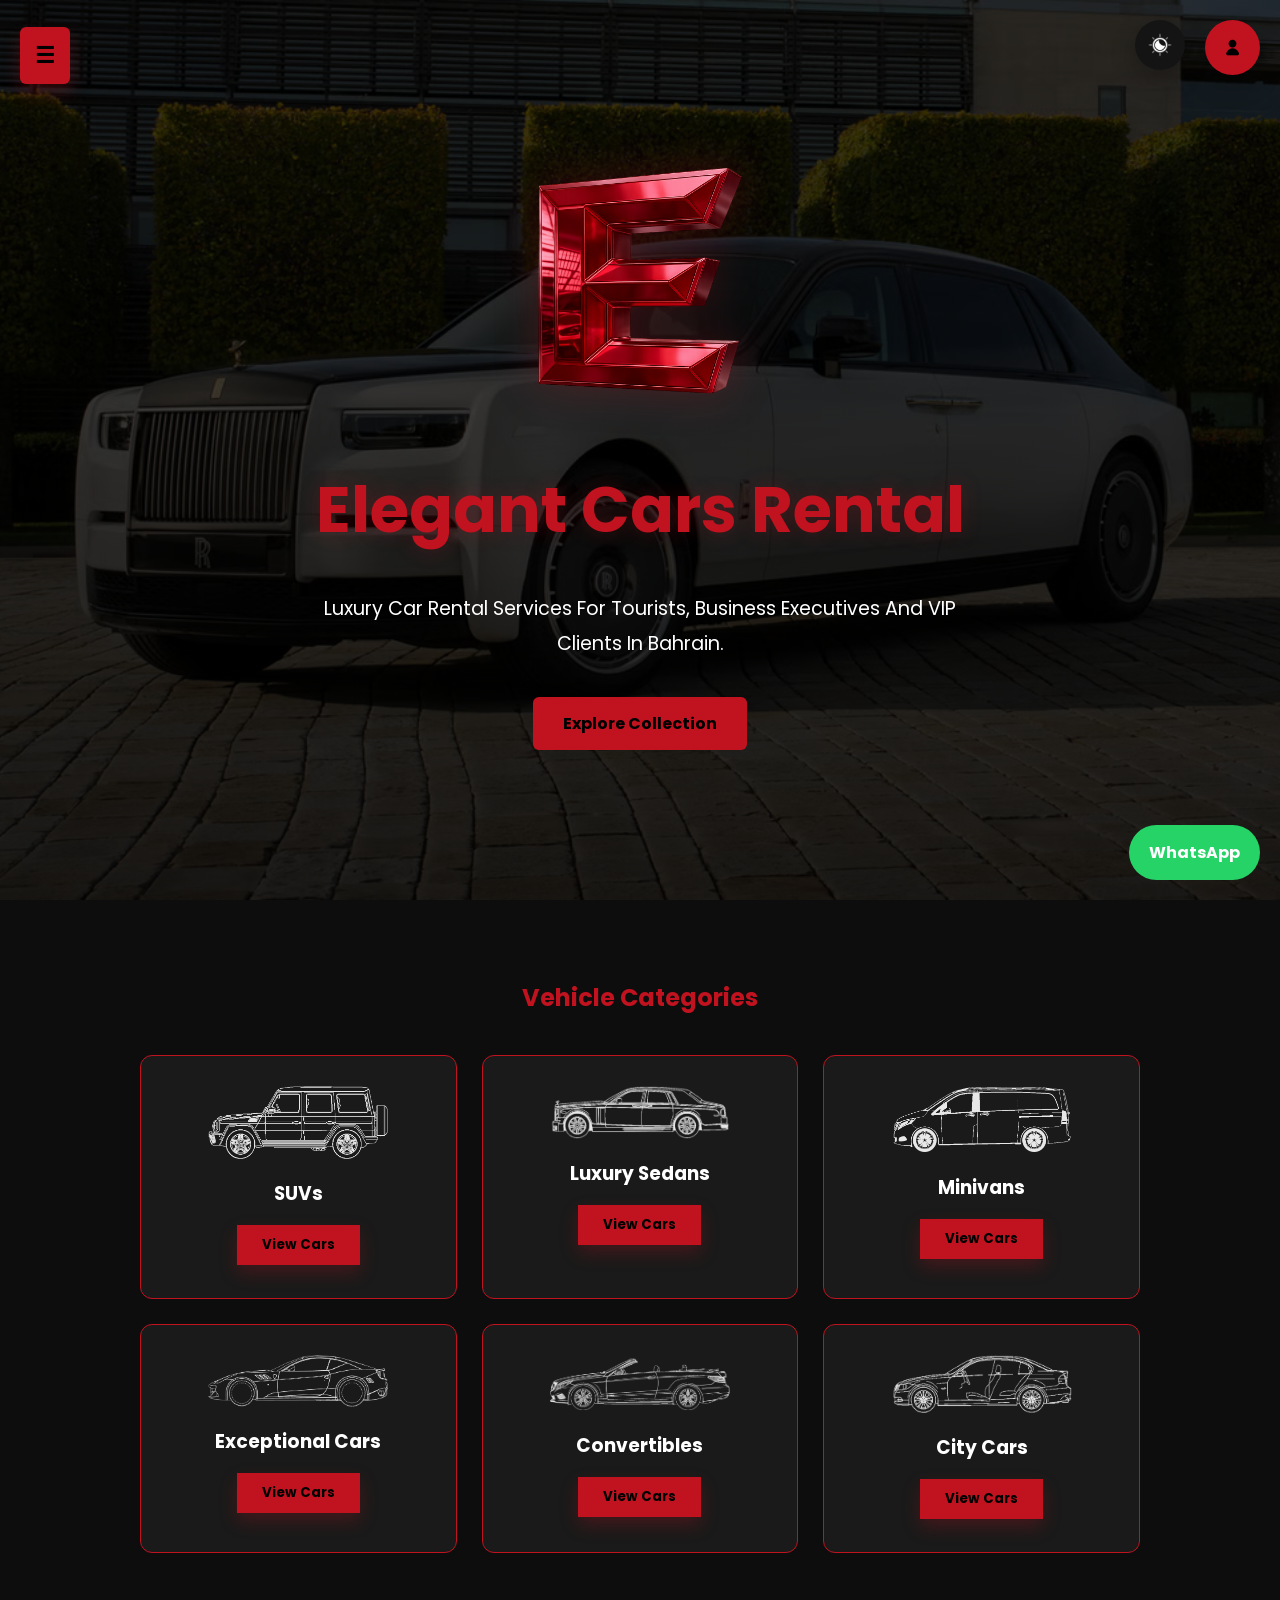
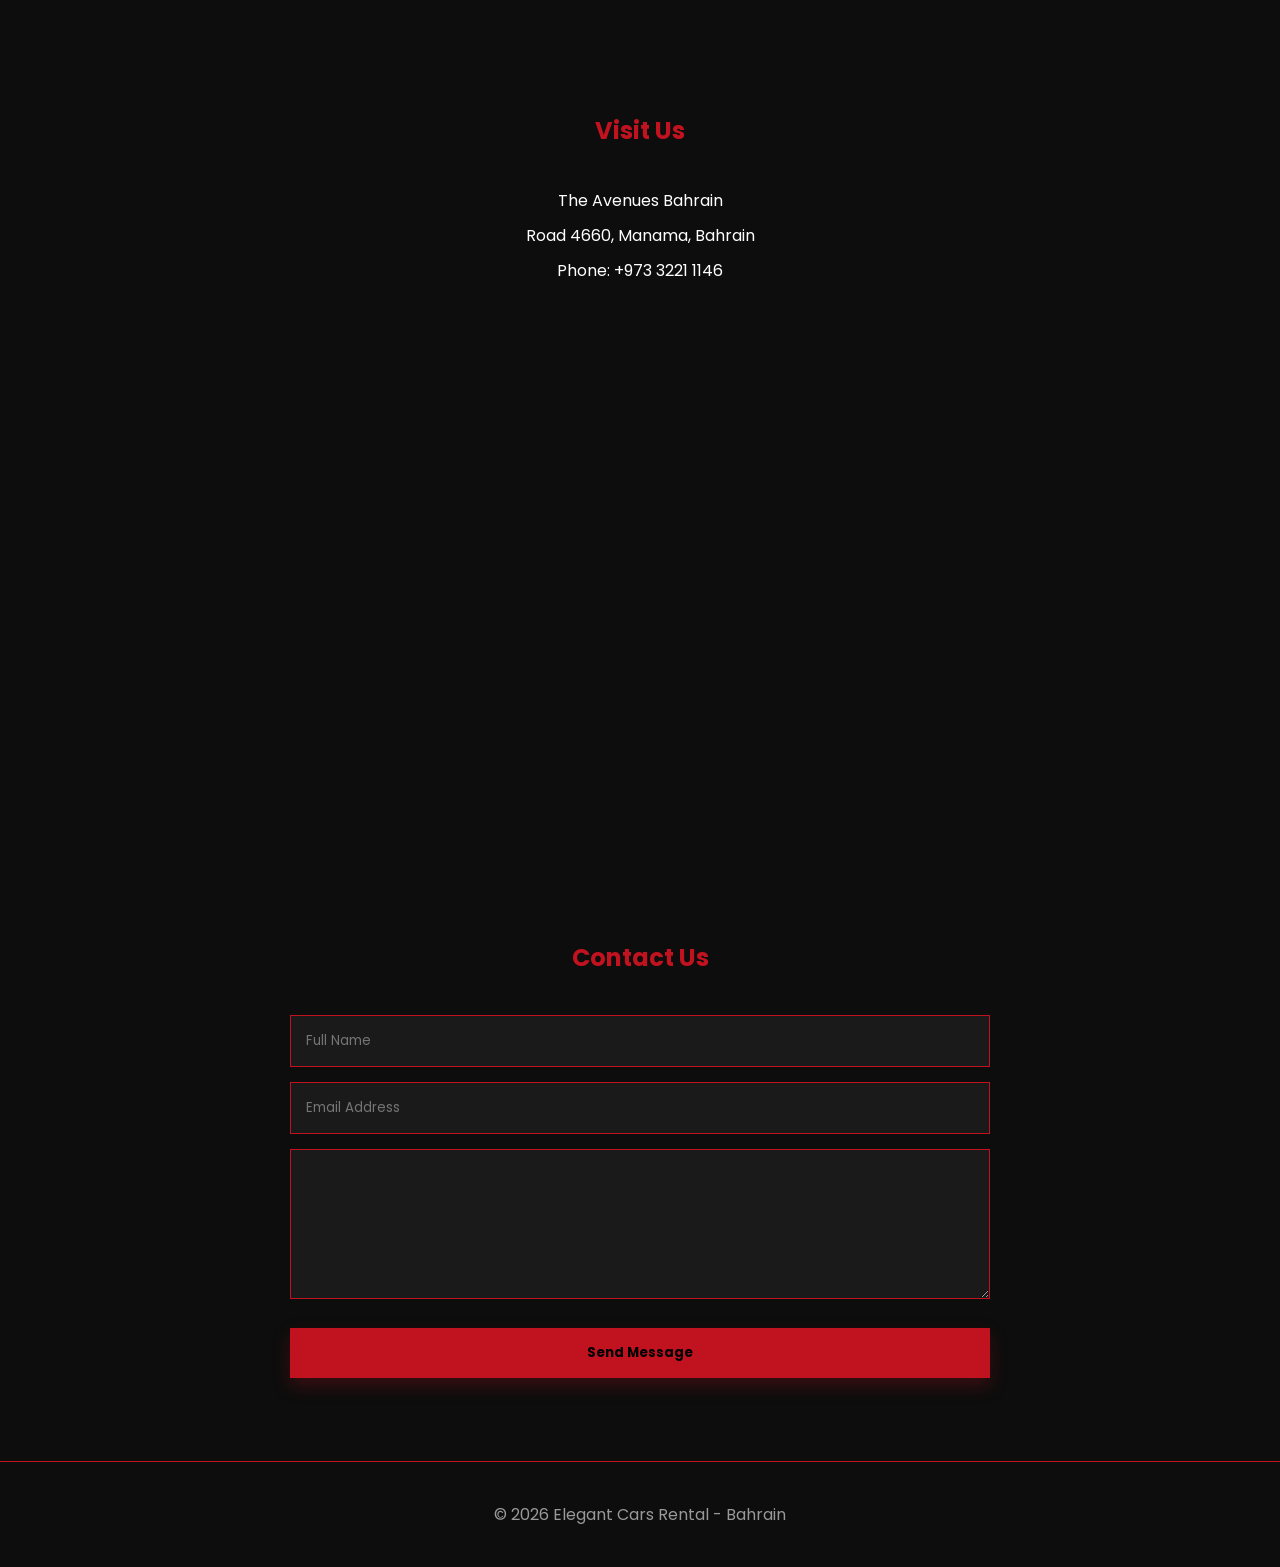
==== index.html @ 0618ccfd "YJ" ====
<!DOCTYPE html>
<html lang="en">

<head>

    <!-- معلومات الصفحة -->
    <meta charset="UTF-8">
    <meta name="viewport" content="width=device-width, initial-scale=1.0">

    <!-- اسم الموقع في المتصفح -->
    <title>Elegant Cars Rental | Bahrain</title>

    <!-- ربط ملف CSS -->
    <link rel="stylesheet" href="style.css">

    <!-- خط الموقع -->
    <link rel="preconnect" href="https://fonts.googleapis.com">

    <link href="https://fonts.googleapis.com/css2?family=Poppins:wght@300;400;600;700&display=swap"
        rel="stylesheet">

</head>

<body>

    <!-- زر فتح القائمة الجانبية -->
    <button class="menu-btn" onclick="openNav()">
        ☰
    </button>

    <!-- القائمة الجانبية -->
    <div id="sidebar" class="sidebar">

        <a href="javascript:void(0)"
            class="closebtn"
            onclick="closeNav()">
            &times;
        </a>

        <a href="#home">Home</a>

        <a href="#collections">Collections</a>
        
        <a href="about.html">About Us</a>

        <a href="#location">Visit Us</a>

        <a href="#contact">Contact Us </a>
        

    </div>

    <!-- الصفحة الرئيسية -->
<section class="hero" id="home">

    <div class="hero-content">

        <div class="logo-container">
            <img src="images/logo.png"
                 alt="Elegant Cars Rental Logo"
                 class="logo">
        </div>

        <h1>Elegant Cars Rental</h1>

        <p>
            Luxury Car Rental Services For Tourists,
            Business Executives And VIP Clients In Bahrain.
        </p>

        <a href="#collections" class="btn">
            Explore Collection
        </a>

    </div>

</section>

    <!-- أقسام السيارات -->

    <section id="collections" class="collections">

        <h2>Vehicle Categories</h2>

        <div class="grid">

            <!-- SUVs -->

            <div class="card">

                 <img src="images/card cover/sketch-suv-white.png"
                alt="SUVs">

                <h3>SUVs</h3>

                <button onclick="showCategory('SUVs')">

                    View Cars

                </button>

            </div>

            <!-- Luxury Sedans -->

            <div class="card">
                 
                <img src="images/card cover/sketch-sedans-white.png"
                alt="Luxury Sedans">

                <h3>Luxury Sedans</h3>

                <button onclick="showCategory('Luxury Sedans')">

                    View Cars

                </button>

            </div>

            <!-- Minivans -->

            <div class="card">

                 <img src="images/card cover/sketch-minivans-white.png"
                alt="Minivans">

                <h3>Minivans</h3>

                <button onclick="showCategory('Minivans')">

                    View Cars

                </button>

            </div>

            <!-- Exceptional Cars -->

            <div class="card">

                <img src="images/card cover/sketch-sportscar-white.png"
                alt="Exceptional">

                <h3>Exceptional Cars</h3>

                <button onclick="showCategory('Exceptional Cars')">

                    View Cars

                </button>

            </div>

            <!-- Convertibles -->

            <div class="card">

                 <img src="images/card cover/sketch-convertibles-2-white.png"
                alt="Convertibles">

                <h3>Convertibles</h3>

                <button onclick="showCategory('Convertibles')">

                    View Cars

                </button>

            </div>

            <!-- City Cars -->

            <div class="card">
                
                <img src="images/card cover/sketch-citycars-white.png" alt="City Cars">
                
                <h3>City Cars</h3>
                
                <button onclick="showCategory('City Cars')">
                    
                    View Cars
                
                </button>
            
            </div>

        </div>

    </section>

    <!-- موقع الشركة -->

    <section id="location" class="location">

        <h2>Visit Us</h2>

        <p>The Avenues Bahrain</p>

        <p>Road 4660, Manama, Bahrain</p>

        <p>Phone: +973 3221 1146</p>

        <!-- خريطة جوجل -->

        <iframe
            src="https://maps.google.com/maps?q=The%20Avenues%20Bahrain&t=&z=16&ie=UTF8&iwloc=&output=embed">
        </iframe>

    </section>

    <!-- صفحة التواصل -->

    <section id="contact" class="contact">

        <h2>Contact Us</h2>

        <form id="contactForm">

            <input type="text"
                id="name"
                placeholder="Full Name">

            <input type="email"
                id="email"
                placeholder="Email Address">

            <textarea
                id="message"
                placeholder="Message">
            </textarea>

            <button type="submit">

                Send Message

            </button>

        </form>

    </section>

    <!-- زر واتساب -->

    <a class="whatsapp"
        href="https://wa.me/97332211146?text=Hello%20Elegant%20Cars%20Rental"
        target="_blank">

        WhatsApp

    </a>

    <!-- الفوتر -->

    <footer>

        <p>

            © 2026 Elegant Cars Rental - Bahrain

        </p>

    </footer>

    <!-- زر تبديل الوضع (Dark/Light) باستخدام الصورة -->

     <a href="javascript:void(0)" id="theme-toggle" class="theme-btn">

    <img src="images/icon/theme-icon.png" alt="Toggle Theme" id="theme-icon">

</a>

    <!-- تجيل الدخول -->

    <a href="login.html" class="profile-btn">

    <img src="images/icon/login icon.png" alt="login">

    </a>
    
    </div>

    <!-- ربط  -->

    <script src="script.js"></script>

</a>

</body>

</html>
---- style.css ----
/*==================================================
00 | هوية الموقع والألوان
==================================================*/
:root {

  /* الخلفية */
  --bg-color: #0D0D0D;

  /* البطاقات */
  --card-color: #1A1A1A;

  /* النص */
  --text-color: #FFFFFF;

  /* اللون الأساسي */
  --primary-color: #C1121F;

  /* Hover */
  --hover-color: #A80F1A;

  /* الحدود */
  --border-color: #2A2A2A;

  /* الظلال */
  --shadow-color: rgba(193, 18, 31, .25);

  /* الحواف */
  --radius: 12px;

  /* سرعة الانتقال */
  --transition: all 0.4s ease;

  /* زر أسود */
  --black: #000000;

  /* زر أبيض */
  --white: #FFFFFF;

  /* لون نجاح */
  --success-color: #22c55e;

  /* لون خطأ */
  --danger-color: #dc2626;

  /* لون ثانوي */
  --secondary-color: #6B7280;

  /* ظل عام */
  --box-shadow: 0 10px 25px rgba(0, 0, 0, .25);

}

/* Light Mode */
body.light {

  --bg-color: #F5F5F5;

  --card-color: #FFFFFF;

  --text-color: #111111;

  --primary-color: #C1121F;

  --hover-color: #8E0E18;

  --border-color: #D9D9D9;

  --shadow-color: rgba(193, 18, 31, .20);

}

/*==================================================
01 | الإعدادات العامة
==================================================*/

/* Reset جميع العناصر */
* {
  margin: 0;
  padding: 0;
  box-sizing: border-box;
  font-family: 'Poppins', sans-serif;
}
/* إعدادات الصفحة الأساسية */
body {
  background: var(--bg-color);
  color: var(--text-color);
  overflow-x: hidden;
}

/*==================================================
02 | ايققون تغير اللون
==================================================*/
/* تنسيق زر التبديل الدائري بجانب البروفايل */
.theme-btn {
  position: fixed;
  right: 95px; /* يضعه بجانب زر البروفايل تماماً */
  top: 20px;
  width: 50px; /* نفس حجم الأزرار العلوية */
  height: 50px;
  background-color: #141414; /* خلفية داكنة دائرية */
  border-radius: 50%;
  display: flex;
  justify-content: center;
  align-items: center;
  z-index: 1001;
  transition: var(--transition);
  box-shadow: var(--box-shadow);
}

.theme-btn img {
  width: 26px; /* حجم الأيقونة داخل الدائرة */
  height: 26px;
  object-fit: contain;
  /* تحويل الأيقونة السوداء إلى لون رمادي فاتح مائل للأبيض ليظهر في الوضع المظلم */
  filter: invert(0.7); 
  transition: var(--transition);
}

.theme-btn:hover {
  transform: scale(1.05);
  background-color: #1a1a1a;
}

/* عندما يتحول الموقع للوضع المضيء، نغير خلفية الزر ولون الأيقونة لتظل واضحة */
body.light .theme-btn {
  background-color: #f0f0f0;
}

body.light .theme-btn img {
  filter: invert(0); /* تعود للونها الأسود الأصلي لتناسب الوضع المضيء */
}
/* 1. حل مشكلة وضوح أيقونة الثيم */
.theme-btn img {
  width: 26px;
  height: 26px;
  object-fit: contain;
  /* يحول الأيقونة السوداء إلى بيضاء ناصعة تماماً لتظهر بوضوح في الوضع المظلم */
  filter: brightness(0) invert(1); 
  transition: var(--transition);
}

/* عندما يتحول الموقع للوضع المضيء */
body.light .theme-btn img {
  /* يعيد الأيقونة إلى لونها الأسود الأصلي لتظهر فوق الخلفية الفاتحة */
  filter: none; 
}


/* 2. حل مشكلة اختفاء صور السيارات في الوضع المضيء */
body.light .card img {
  /* يعكس ألوان الصور (من خطوط بيضاء إلى خطوط سوداء فخمة) */
  filter: invert(1); 
  transition: var(--transition);
}

/*==================================================
03 | القائمة الجانبية
==================================================*/
.sidebar {
  height: 100%;
  width: 0;
  position: fixed;
  left: 0;
  top: 0;
  background: var(--card-color);
  overflow-x: hidden;
  transition: .4s;
  padding-top: 60px;
  z-index: 1000;
}

/* روابط القائمة الجانبية */
.sidebar a {
  display: block;
  padding: 15px 30px;
  color: var(--text-color);
  text-decoration: none;
  font-size: 18px;
}

.sidebar a:hover {
  background: var(--primary-color);
  color: black;
}

/*قفل القائمة الجانبيه*/
.closebtn {
  position: absolute;
  right: 20px;
  top: 10px;
  font-size: 35px;
}

/* زر فتح القائمة */
.menu-btn {
  position: fixed;
  left: 20px;
  top: 20px;
  background:var(--primary-color);
  color: black;
  border: none;
  padding: 12px 15px;
  font-size: 22px;
  cursor: pointer;
  border-radius: 6px;
  z-index: 1001;
}

/* زر الملف الشخصي */
.profile-btn {
  position: fixed;
  right: 20px;
  top: 20px;
  width: 55px;
  height: 55px;
  background: var(--primary-color);
  border-radius: 50%;
  display: flex;
  justify-content: center;
  align-items: center;
  text-decoration: none;
box-shadow:var(--box-shadow);
  transition: var(--transition);
}

/* صورة زر الملف الشخصي */
.profile-btn img {
  width: 25px;
  height: 25px;
}

/* حدود زر الملف الشخصي */
.profile-btn:hover {
  transform: scale(1.1);
}

/*==================================================
04 | الصفحة الرئيسية Hero Section
==================================================*/

/*خلفية وهيكل الـ Hero*/
.hero {
  height: 100vh;
  position: relative;
  background: linear-gradient(
    rgba(0, 0, 0, .7), rgba(0, 0, 0, .85)), 
    url('images/background/2026-rolls-royce-phantom.png');
  background-size: cover;
  background-position: center;
  display: flex;
  justify-content: center;
  align-items: center;
  text-align: center;
}
.hero-content {
  display: flex;
  flex-direction: column;
  align-items: center;
  gap: 15px;
}

/* شعار الشركة */
.logo {
  width: 450px;
  max-width: 90%;
  height: auto;
  margin-bottom: 20px;
  filter: drop-shadow(0 0 20px var(--shadow-color));
}

/* نص اسم المتجر*/
.hero h1 {
  font-size: 4rem;
  color: var(--primary-color);
  text-shadow: 0 0 20px var(--shadow-color);
}

/* نص التعريف عن المتجر*/
.hero p {
  font-size: 1.2rem;
  margin: 20px 0;
  max-width: 700px;
  line-height: 1.8;
}

/*==================================================
05 | الأزرار
==================================================*/

/* 1. زر Explore Collection الرئيسي */
.btn {
  background: var(--primary-color);
  color: black;
  padding: 14px 30px;
  text-decoration: none;
  font-weight: bold;
  border-radius: 6px;
}

/* 2. التنسيق الافتراضي لجميع أزرار الموقع */
button {
  margin-top: 10px;
  padding: 10px 20px;
  background: var(--primary-color);
  border: none;
  cursor: pointer;
  font-weight: bold;
  transform:translateY(-3px);
  transition:var(--transition);
  box-shadow:0 8px 18px var(--shadow-color);
}

/* 3. زر الرجوع الخاص بصفحات الأقسام فرعية */
.back-btn {
  display: inline-block;
  padding: 12px 25px;
  background: var(--primary-color);
  color: black;
  text-decoration: none;
  font-weight: bold;
  border-radius: 6px;
  transition: var(--transition);
}

.back-btn:hover {
  background: var(--primary-color);
  transform: scale(1.05);
}

/*==================================================
06 | أقسام السيارات
==================================================*/

/*المسافات والعناوين الرئيسية*/
.collections {
  padding: 80px 8%;
}

.collections h2,
.location h2,
.contact h2 {
  text-align: center;
  color: var(--primary-color);
  margin-bottom: 40px;
}

/*توزيع شبكة العرض (Grid)*/
.grid {
  display: grid;
  grid-template-columns: repeat(3, 1fr);
  gap: 25px;
  max-width: 1000px;
  margin: auto;
}

/*==================================================
07 | بطاقات السيارات
==================================================*/

/*هيكل وتصميم البطاقة*/
.card {
  background: var(--card-color);
  color:var(--text-color);
  padding: 30px;
  text-align: center;
  transition: var(--transition);
  border: 1px solid var(--primary-color);
  border-radius: var(--radius);
}

/*تأثيرات الحركية والإضاءة للبطاقة*/
.card:hover {
transform:translateY(-8px);
transition:var(--transition);
box-shadow:0 12px 25px var(--shadow-color);
}

/*تنسيق وتأثيرات الصورة داخل البطاقة*/
.card img {
  width: 180px;
  height: auto;
  display: block;
  margin: 0 auto 20px;
  opacity: .9;
  transition: 0.4s;
}

.card:hover img {
  transform: scale(1.08) translateY(-8px);
  opacity: 1;
}

/* زر بطاقات الأقسام */
.card button {
  margin-top: 20px;
  padding: 10px 25px;
  background: var(--primary-color);
  border: none;
  font-weight: bold;
  cursor: pointer;
}

/*==================================================
08 | معرض السيارات
==================================================*/

/*توزيع شبكة المعرض*/
.gallery {
  display: grid;
  grid-template-columns: repeat(3, 1fr);
  gap: 25px;
  padding: 40px;
  max-width: 1200px;
  margin: auto;
}

/*تصميم عنصر المعرض والظلال*/
.gallery-item {
  background: var(--card-color);
  border: 1px solid var(--primary-color);
  border-radius: var(--radius);
  padding: 15px;
  text-align: center;
  transform:scale(1.03);
  transition: var(--transition);
}

.gallery-item img {
  width: 100%;
  height: 200px;
  object-fit: cover;
  border-radius: 10px;
  transition: .4s;
}

.gallery-item img:hover {
  transform: scale(1.05) translateY(-8px);
  box-shadow: var(--box-shadow);
}

/*==================================================
09 | نافذة الحجز
==================================================*/

/*خلفية النافذة المنبثقة (Modal)*/
.modal {
  display: none;
  position: fixed;
  top: 0;
  left: 0;
  width: 100%;
  height: 100%;
  background: rgba(0, 0, 0, 0.8);
  justify-content: center;
  align-items: center;
  z-index: 9999;
}

/*صندوق البيانات الداخلي والقوائم*/
.modal-box {
  background: var(--card-color);
  padding: 30px;
  border: 1px solid var(--primary-color);
  width: 350px;
  border-radius: var(--radius);
  text-align: center;
}

.modal-box select {
  width: 100%;
  padding: 10px;
  margin: 10px 0;
  background: var(--card-color);
  color: var(--text-color);
  border: 1px solid var(--primary-color);
}

.modal-box h3 {
  color: var(--primary-color);
  margin: 15px 0;
}

/*زر إغلاق النافذة*/
.close {
  background: var(--primary-color);
  margin-top: 10px;
}

/*==================================================
10 | النماذج
==================================================*/

/*حقول الإدخال ونصوص الكتابة*/
form {
  max-width: 700px;
  margin: auto;
}

input,
textarea {
  width: 100%;
  padding: 15px;
  margin-bottom: 15px;
  background: var(--card-color);
  border: 1px solid var(--primary-color);
  color: var(--text-color);
}

textarea {
  height: 150px;
}

/*زر إرسال النموذج*/
form button {
  width: 100%;
  padding: 15px;
  background: var(--primary-color);
  border: none;
  font-weight: bold;
  cursor: pointer;
}

/*==================================================
11 | صفحة تسجيل الدخول
==================================================*/
.login-box {
  width: 400px;
  max-width: 90%;
  margin: 120px auto;
  padding: 35px;
  background: var(--card-color);
  border: 1px solid var(--primary-color);
  border-radius: 15px;
  text-align: center;
  box-shadow: var(--box-shadow);
}

/* عنوان تسجيل الدخول */
.login-box h2 {
  color: var(--primary-color);
  margin-bottom: 10px;
}

/* النص التعريفي */
.login-box p {
  margin-bottom: 20px;
}


.login-box input {
  width: 100%;
  padding: 12px;
  margin: 10px 0;
  background: var(--card-color);
  border: 1px solid var(--primary-color);
  color: var(--text-color);
}

/* زر تسجيل الدخول */
.login-box button {
  width: 100%;
  padding: 12px;
  background: var(--primary-color);
  border: none;
  cursor: pointer;
  font-weight: bold;
}

/* رسالة الخطأ */
#msg {
  margin-top: 15px;
  color: red;
  font-weight: bold;
}

/*==================================================
12 | رؤوس الصفحات
==================================================*/

/* تنسيق الهيدر للقسم */
.page-header {
  text-align: center;
  padding: 40px 20px;
}

/* العناوين والخطوط التجميلية*/
.page-title {
  font-size: 3rem;
  color: var(--primary-color);
  margin: 20px 0 40px;
  letter-spacing: 2px;
}

.title-line {
  width: 250px;
  height: 2px;
  background: var(--primary-color);
  border: none;
  margin: 0 auto 25px;
}

.top-header {
  padding-top: 20px;
}

/*==================================================
13 | صفحة الموقع
==================================================*/

/*الخريطة والـ iframe*/
.location {
  padding: 80px 8%;
  text-align: center;
}

.location p {
  margin: 10px 0;
}

iframe {
  width: 100%;
  height: 450px;
  border: none;
  margin-top: 30px;
  border-radius: var(--radius);
}

/*التحكم بأحجام الشعارات المختلفة*/
.main-logo {
  width: 320px;
  max-width: 85%;
  display: block;
  margin: 20px auto;
  filter: drop-shadow(0 0 20px var(--shadow-color));
}

.page-logo {
  width: 220px;
  max-width: 80%;
  display: block;
  margin: 0 auto 20px;
  filter: drop-shadow(0 0 15px var(--shadow-color));
}

.logo-small {
  width: 220px;
  display: block;
  margin: 40px auto 10px;
  filter: drop-shadow(0 0 15px var(--shadow-color));
}


/*==================================================
14 | صفحة عن الشركة (About Us)
==================================================*/
.about-section {
  padding: 60px 8%;
  text-align: center;
  max-width: 900px;
  margin: auto;
}

.about-section h2 {
  color: var(--primary-color);
  margin: 40px 0 20px;
  font-size: 2rem;
  text-transform: uppercase;
}

.about-section p {
  font-size: 1.1rem;
  line-height: 1.8;
  margin-bottom: 15px;
  color: var(--text-color);
  opacity: 0.9;
}

/* تنسيق قائمة الخدمات المتطورة */
.services-list {
  list-style: none;
  padding: 0;
  display: flex;
  flex-direction: column;
  align-items: center;
  gap: 12px;
  margin-top: 15px;
}

.services-list li {
  font-size: 1.1rem;
  padding: 10px 25px;
  background: var(--card-color);
  border: 1px solid var(--border-color);
  border-radius: var(--radius);
  width: 100%;
  max-width: 400px;
  transition: var(--transition);
}

.services-list li:hover {
  border-color: var(--primary-color);
  transform: translateY(-3px);
  box-shadow: 0 5px 15px var(--shadow-color);
}

/*==================================================
15 | صفحة التواصل
==================================================*/
.contact {
  padding: 80px 8%;
}

/*==================================================
16 | زر الواتساب
==================================================*/

/*الزر العائم والتأثير الحركي*/
.whatsapp {
  position: fixed;
  bottom: 20px;
  right: 20px;
  background: #25D366;
  color: var(--text-color);
  padding: 15px 20px;
  border-radius: 50px;
  text-decoration: none;
  font-weight: bold;
  transition: var(--transition);
}

.whatsapp:hover {
  transform: scale(1.1);
}

/*==================================================
17 | التذييل (Footer)
==================================================*/

/*شريط أسفل الصفحة*/
footer {
  padding: 40px;
  text-align: center;
  background:var(--bg-color);
  border-top:1px solid var(--primary-color);
  color: #999;
}

/*==================================================
18 | التجاوب مع الشاشات
==================================================*/

/*الشاشات المتوسطة - تابلت*/
@media (max-width: 900px) {
  .grid {
    grid-template-columns: repeat(2, 1fr);
  }
}

/*الشاشات الصغيرة - الهواتف الكبيرة*/
@media (max-width: 768px) {
  .hero h1 {
    font-size: 2.3rem;
  }
  .logo {
    width: 280px;
  }
}

/*الشاشات الصغيرة جداً - الهواتف*/
@media (max-width: 600px) {
  .grid {
    grid-template-columns: repeat(1, 1fr);
  }
}

html{

scroll-behavior:smooth;

}
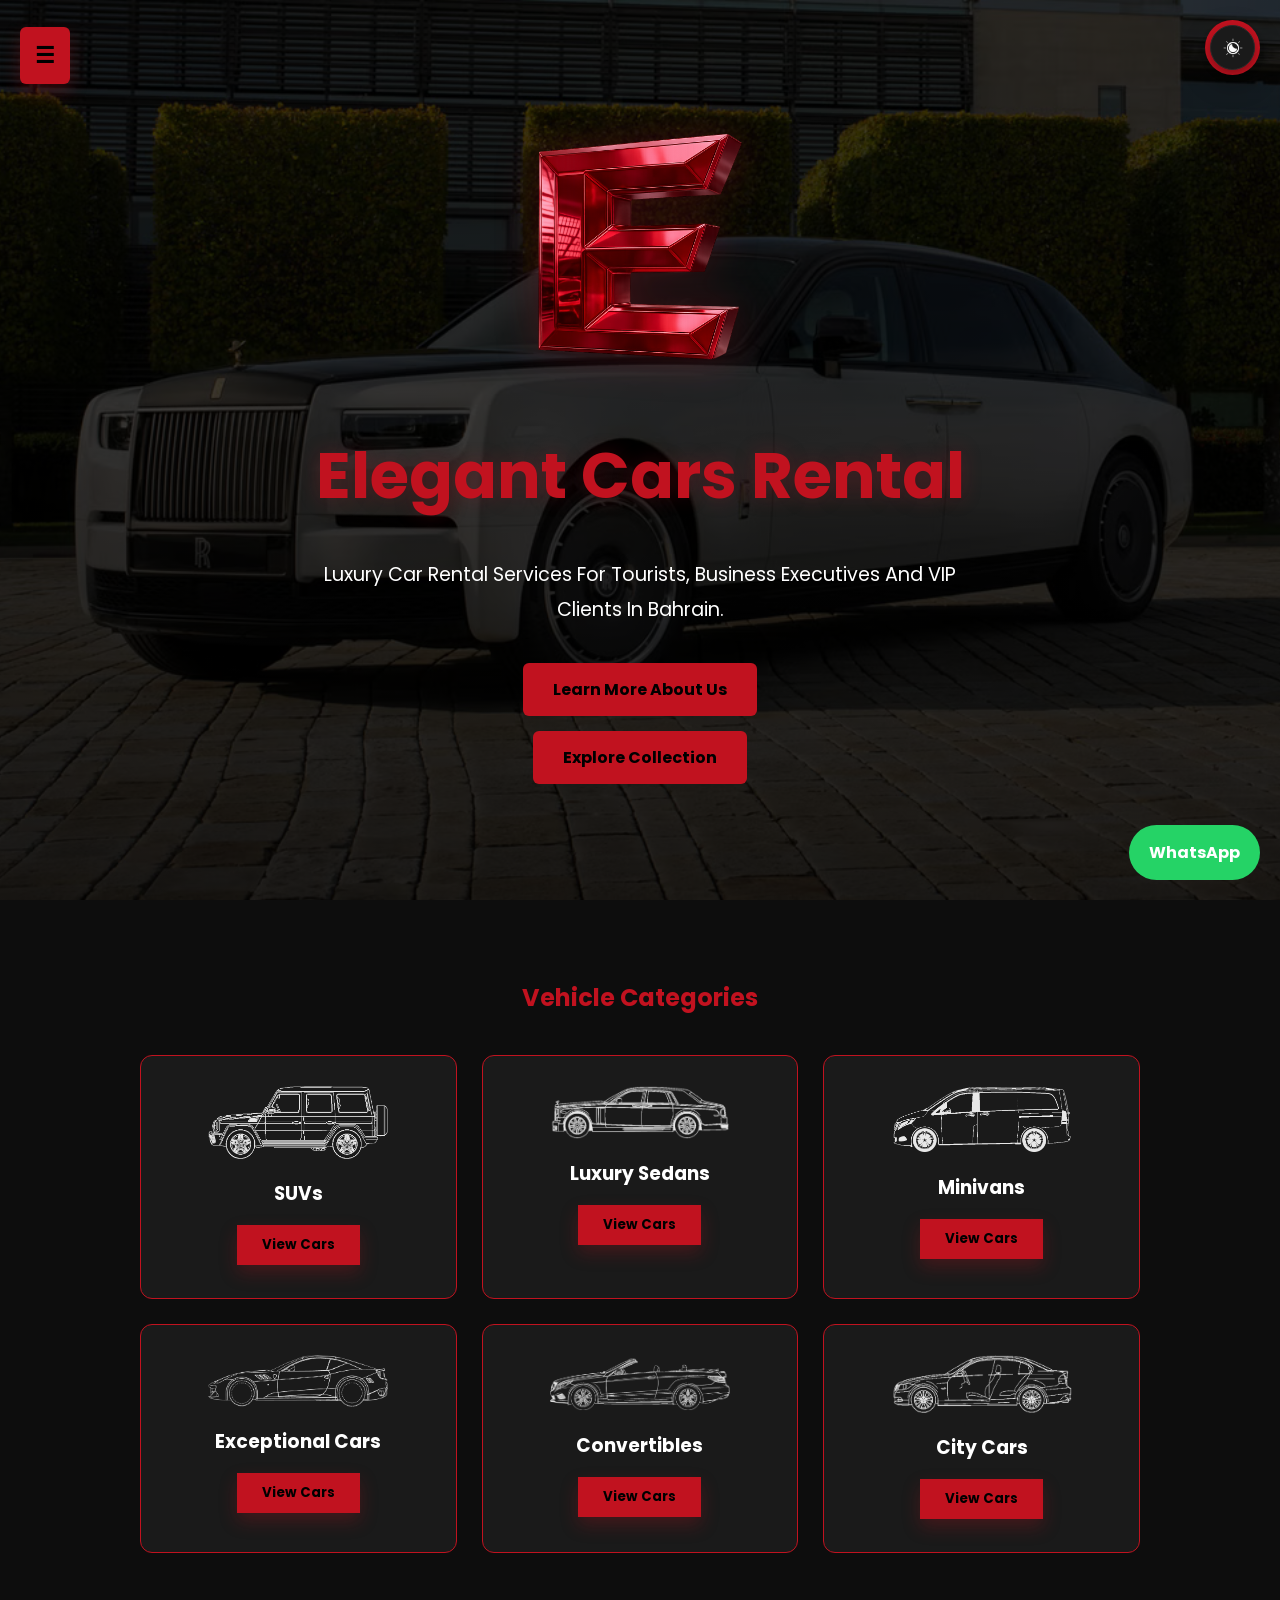
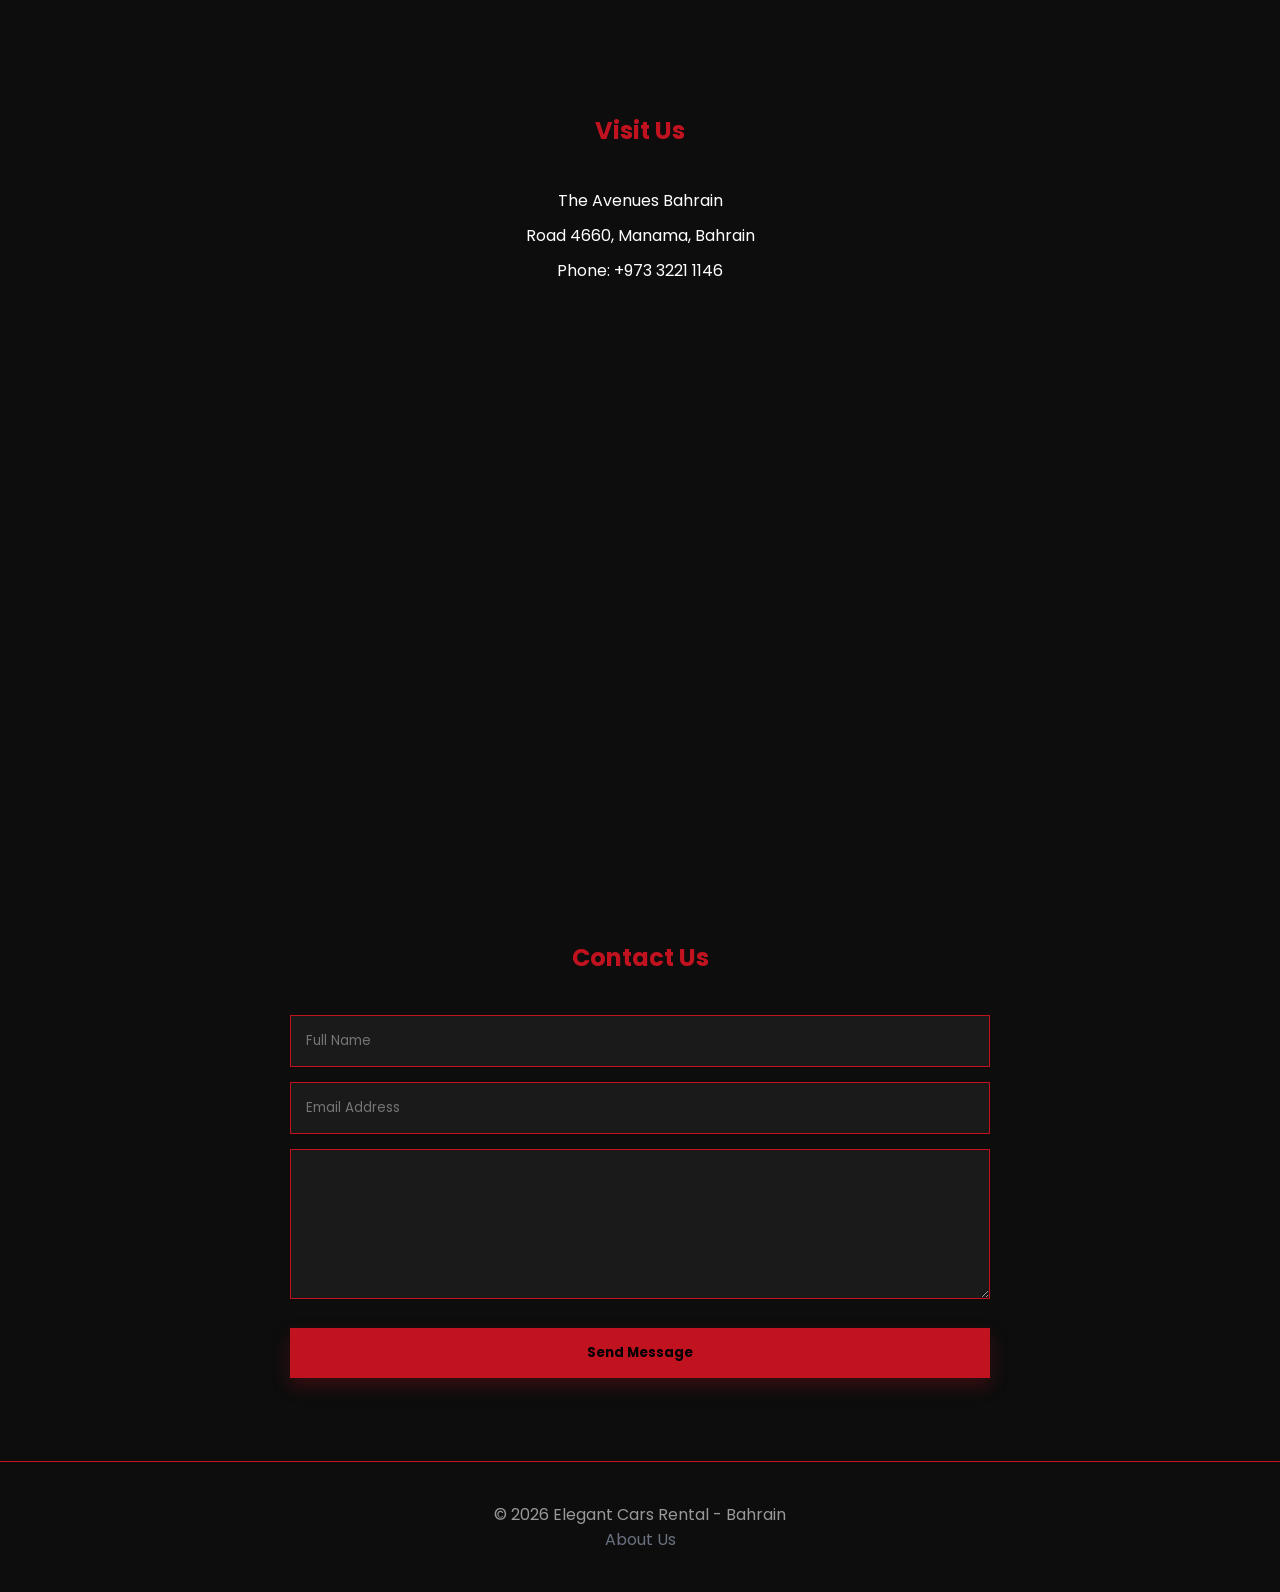
==== commit 20c10544: "redesign About page with animated hero slider & custom theme" ====
--- a/index.html
+++ b/index.html
@@ -68,9 +68,19 @@
             Business Executives And VIP Clients In Bahrain.
         </p>
 
+        <a href="about.html" class="btn-learn-more">
+            
+            Learn More About Us
+        
+        </a>
+
         <a href="#collections" class="btn">
+
             Explore Collection
+
         </a>
+
+
 
     </div>
 
@@ -260,6 +270,10 @@
 
         </p>
 
+        <div class="footer-links">
+        <a href="about.html" style="color: var(--secondary-color); text-decoration: none; margin: 0 10px; transition: var(--transition);">About Us</a>
+    </div>
+
     </footer>
 
     <!-- زر تبديل الوضع (Dark/Light) باستخدام الصورة -->
--- a/style.css
+++ b/style.css
@@ -310,7 +310,17 @@
   box-shadow:0 8px 18px var(--shadow-color);
 }
 
-/* 3. زر الرجوع الخاص بصفحات الأقسام فرعية */
+/* 3. زر Learn More About Us الرئيسي */
+.btn-learn-more {
+  background: var(--primary-color);
+  color: black;
+  padding: 14px 30px;
+  text-decoration: none;
+  font-weight: bold;
+  border-radius: 6px;
+}
+
+/* 4. زر الرجوع الخاص بصفحات الأقسام فرعية */
 .back-btn {
   display: inline-block;
   padding: 12px 25px;
@@ -653,54 +663,346 @@
 /*==================================================
 14 | صفحة عن الشركة (About Us)
 ==================================================*/
-.about-section {
-  padding: 60px 8%;
-  text-align: center;
-  max-width: 900px;
-  margin: auto;
-}
-
-.about-section h2 {
-  color: var(--primary-color);
-  margin: 40px 0 20px;
-  font-size: 2rem;
+/*==================================================
+About Page Redesign Core
+==================================================*/
+
+/* Brand Subtitle under Page Title */
+.brand-subtitle {
+  font-size: 1.1rem;
+  letter-spacing: 2px;
+  color: var(--secondary-color);
   text-transform: uppercase;
-}
-
-.about-section p {
-  font-size: 1.1rem;
-  line-height: 1.8;
-  margin-bottom: 15px;
-  color: var(--text-color);
-  opacity: 0.9;
-}
-
-/* تنسيق قائمة الخدمات المتطورة */
-.services-list {
-  list-style: none;
-  padding: 0;
+  margin-top: -30px;
+  margin-bottom: 25px;
+}
+
+/*==================================================
+About Hero & Automatic Slider
+==================================================*/
+.about-hero {
+  position: relative;
+  height: 80vh;
+  width: 100%;
+  display: flex;
+  align-items: center;
+  justify-content: center;
+  text-align: center;
+  overflow: hidden;
+  margin-bottom: 60px;
+}
+
+.hero-slider-container {
+  position: absolute;
+  top: 0;
+  left: 0;
+  width: 100%;
+  height: 100%;
+  z-index: 1;
+}
+
+.hero-slide {
+  position: absolute;
+  top: 0;
+  left: 0;
+  width: 100%;
+  height: 100%;
+  background-size: cover;
+  background-position: center;
+  background-repeat: no-repeat;
+  opacity: 0;
+  transition: opacity 1.5s ease-in-out; /* Smooth fade effect */
+}
+
+.hero-slide.active {
+  opacity: 1;
+}
+
+.hero-overlay {
+  position: absolute;
+  top: 0;
+  left: 0;
+  width: 100%;
+  height: 100%;
+  background: rgba(0, 0, 0, 0.65); /* Black transparent layer overlay */
+  z-index: 2;
+}
+
+.about-hero .hero-content {
+  position: relative;
+  z-index: 3;
+  max-width: 800px;
+  padding: 0 20px;
   display: flex;
   flex-direction: column;
+  gap: 20px;
+}
+
+.about-hero .hero-content h1 {
+  font-size: 3.5rem;
+  color: var(--text-color);
+  font-weight: 800;
+  letter-spacing: 1px;
+  text-transform: uppercase;
+  text-shadow: 0 4px 15px rgba(0,0,0,0.8);
+}
+
+.about-hero .hero-content p {
+  font-size: 1.25rem;
+  color: #EAEAEA;
+  line-height: 1.7;
+  font-weight: 300;
+  text-shadow: 0 2px 10px rgba(0,0,0,0.8);
+}
+
+/*==================================================
+Centered Content Containers (Who We Are & Vision)
+==================================================*/
+.about-container-centered {
+  padding: 60px 8%;
+  background: var(--bg-color);
+  display: flex;
+  justify-content: center;
   align-items: center;
-  gap: 12px;
-  margin-top: 15px;
-}
-
-.services-list li {
-  font-size: 1.1rem;
-  padding: 10px 25px;
+}
+
+.about-content-box {
+  max-width: 900px;
+  text-align: center;
+  padding: 40px;
   background: var(--card-color);
   border: 1px solid var(--border-color);
   border-radius: var(--radius);
-  width: 100%;
-  max-width: 400px;
-  transition: var(--transition);
-}
-
-.services-list li:hover {
+  transition: var(--transition);
+}
+
+.about-content-box h2 {
+  font-size: 2.5rem;
+  color: var(--primary-color);
+  margin-bottom: 25px;
+  letter-spacing: 1px;
+  text-transform: uppercase;
+}
+
+.about-content-box p {
+  font-size: 1.15rem;
+  line-height: 1.9;
+  color: var(--text-color);
+  font-weight: 300;
+}
+
+/* Red glow accent on central boxes when hovered */
+.about-content-box:hover {
   border-color: var(--primary-color);
-  transform: translateY(-3px);
-  box-shadow: 0 5px 15px var(--shadow-color);
+  box-shadow: 0 8px 30px var(--shadow-color);
+}
+
+/*==================================================
+Services Grid Section (6 Premium Cards)
+==================================================*/
+.about-services-section {
+  padding: 80px 8%;
+  background: var(--bg-color);
+}
+
+.about-section-heading {
+  text-align: center;
+  margin-bottom: 50px;
+}
+
+.about-section-heading h2 {
+  font-size: 2.5rem;
+  color: var(--primary-color);
+  text-transform: uppercase;
+  letter-spacing: 1.5px;
+  margin-bottom: 15px;
+}
+
+.about-section-heading p {
+  font-size: 1.1rem;
+  color: var(--secondary-color);
+}
+
+.about-services-grid {
+  display: grid;
+  grid-template-columns: repeat(3, 1fr);
+  gap: 30px;
+  max-width: 1200px;
+  margin: 0 auto;
+}
+
+.about-service-card {
+  background: var(--card-color);
+  border: 1px solid var(--border-color);
+  border-radius: var(--radius);
+  padding: 45px 30px;
+  text-align: center;
+  transition: var(--transition);
+}
+
+.about-card-icon {
+  font-size: 3rem;
+  margin-bottom: 20px;
+  display: inline-block;
+}
+
+.about-service-card h3 {
+  font-size: 1.4rem;
+  color: var(--text-color);
+  margin-bottom: 15px;
+  font-weight: 600;
+}
+
+.about-service-card p {
+  font-size: 1rem;
+  line-height: 1.7;
+  color: var(--secondary-color);
+  font-weight: 300;
+}
+
+/* Modern Luxury Red Glow Hover Transitions */
+.about-service-card:hover {
+  transform: translateY(-8px);
+  border-color: var(--primary-color);
+  box-shadow: 0 10px 25px var(--shadow-color);
+}
+
+.about-service-card:hover h3 {
+  color: var(--primary-color);
+}
+
+.about-service-card:hover p {
+  color: var(--text-color);
+}
+
+/*==================================================
+Why Choose Us (6 Feature Boxes)
+==================================================*/
+.why-choose-section {
+  padding: 80px 8%;
+  background: var(--bg-color);
+}
+
+.why-choose-grid {
+  display: grid;
+  grid-template-columns: repeat(3, 1fr);
+  gap: 25px;
+  max-width: 1200px;
+  margin: 0 auto;
+}
+
+.feature-box {
+  background: var(--card-color);
+  border: 1px solid var(--border-color);
+  border-radius: var(--radius);
+  padding: 35px 25px;
+  text-align: center;
+  transition: var(--transition);
+}
+
+.feature-icon {
+  font-size: 2.2rem;
+  margin-bottom: 15px;
+  display: inline-block;
+}
+
+.feature-box h3 {
+  font-size: 1.3rem;
+  color: var(--text-color);
+  margin-bottom: 12px;
+  font-weight: 600;
+}
+
+.feature-box p {
+  font-size: 0.95rem;
+  line-height: 1.6;
+  color: var(--secondary-color);
+}
+
+/* Feature Hover Animation */
+.feature-box:hover {
+  transform: translateY(-5px);
+  border-color: var(--primary-color);
+  box-shadow: 0 8px 20px var(--shadow-color);
+}
+
+.feature-box:hover h3 {
+  color: var(--primary-color);
+}
+
+.feature-box:hover p {
+  color: var(--text-color);
+}
+
+/*==================================================
+Footer Meta Styles Adjustments
+==================================================*/
+.footer-platform {
+  font-size: 0.85rem;
+  margin-top: 8px;
+  letter-spacing: 1px;
+  color: var(--secondary-color);
+  text-transform: uppercase;
+}
+
+/*==================================================
+Responsive Queries for Redesigned Grid Elements
+==================================================*/
+@media (max-width: 1024px) {
+  .about-services-grid,
+  .why-choose-grid {
+    grid-template-columns: repeat(2, 1fr);
+  }
+}
+
+@media (max-width: 768px) {
+  .about-hero .hero-content h1 {
+    font-size: 2.5rem;
+  }
+  .about-hero .hero-content p {
+    font-size: 1.1rem;
+  }
+  .about-services-grid,
+  .why-choose-grid {
+    grid-template-columns: 1fr;
+    gap: 20px;
+  }
+  .about-content-box {
+    padding: 25px 15px;
+  }
+}
+
+/*==================================================
+Theme Toggle Button Fixing (Floating Style)
+==================================================*/
+.theme-btn {
+  position: fixed; /* يجعله عائماً وثابتاً في زاوية الشاشة */
+  top: 25px;
+  right: 25px;
+  z-index: 9999; /* ليكون دائماً فوق كل العناصر */
+  background: var(--card-color);
+  border: 1px solid var(--border-color);
+  padding: 10px;
+  border-radius: 50%; /* يجعله دائرياً بشكل فخم */
+  width: 45px;
+  height: 45px;
+  display: flex;
+  align-items: center;
+  justify-content: center;
+  transition: var(--transition);
+  box-shadow: 0 4px 10px rgba(0, 0, 0, 0.3);
+}
+
+.theme-btn:hover {
+  border-color: var(--primary-color);
+  box-shadow: 0 0 15px var(--shadow-color);
+  transform: scale(1.1);
+}
+
+.theme-btn img {
+  width: 22px;
+  height: 22px;
+  transition: var(--transition);
 }
 
 /*==================================================
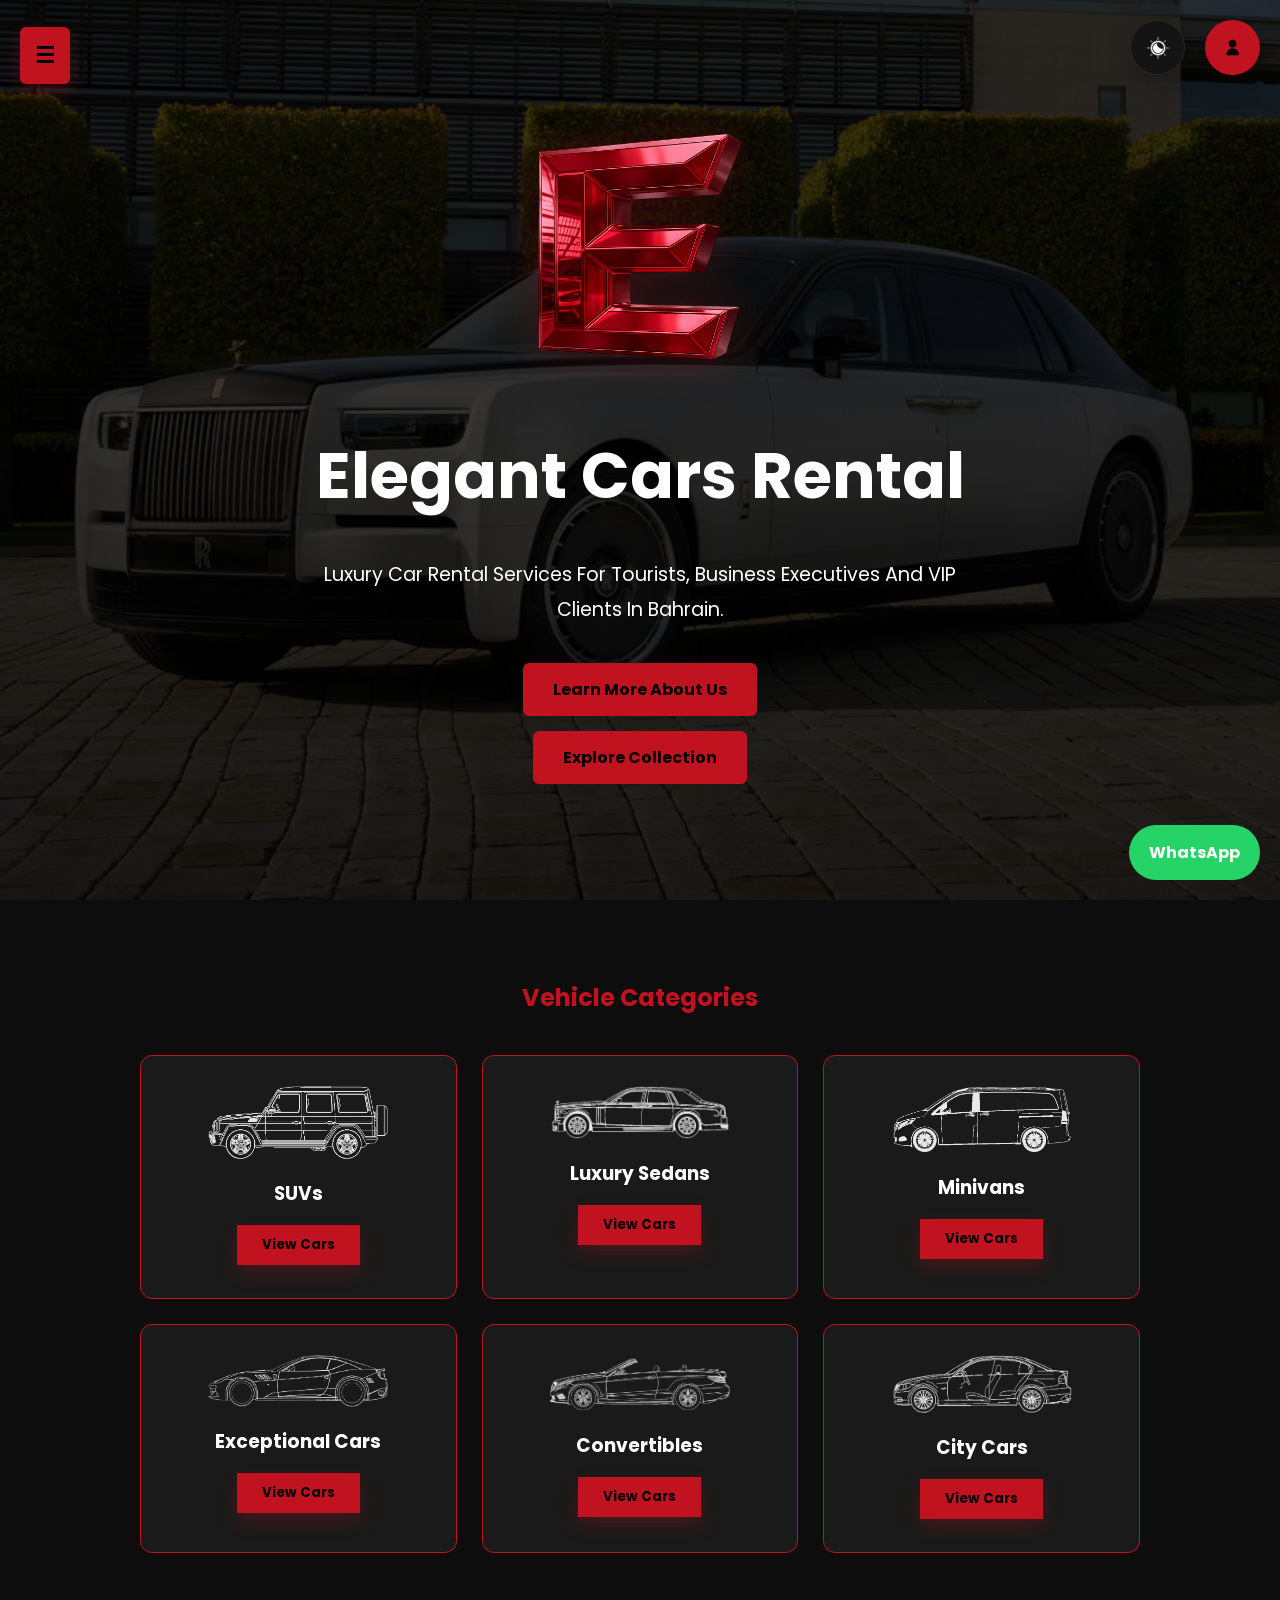
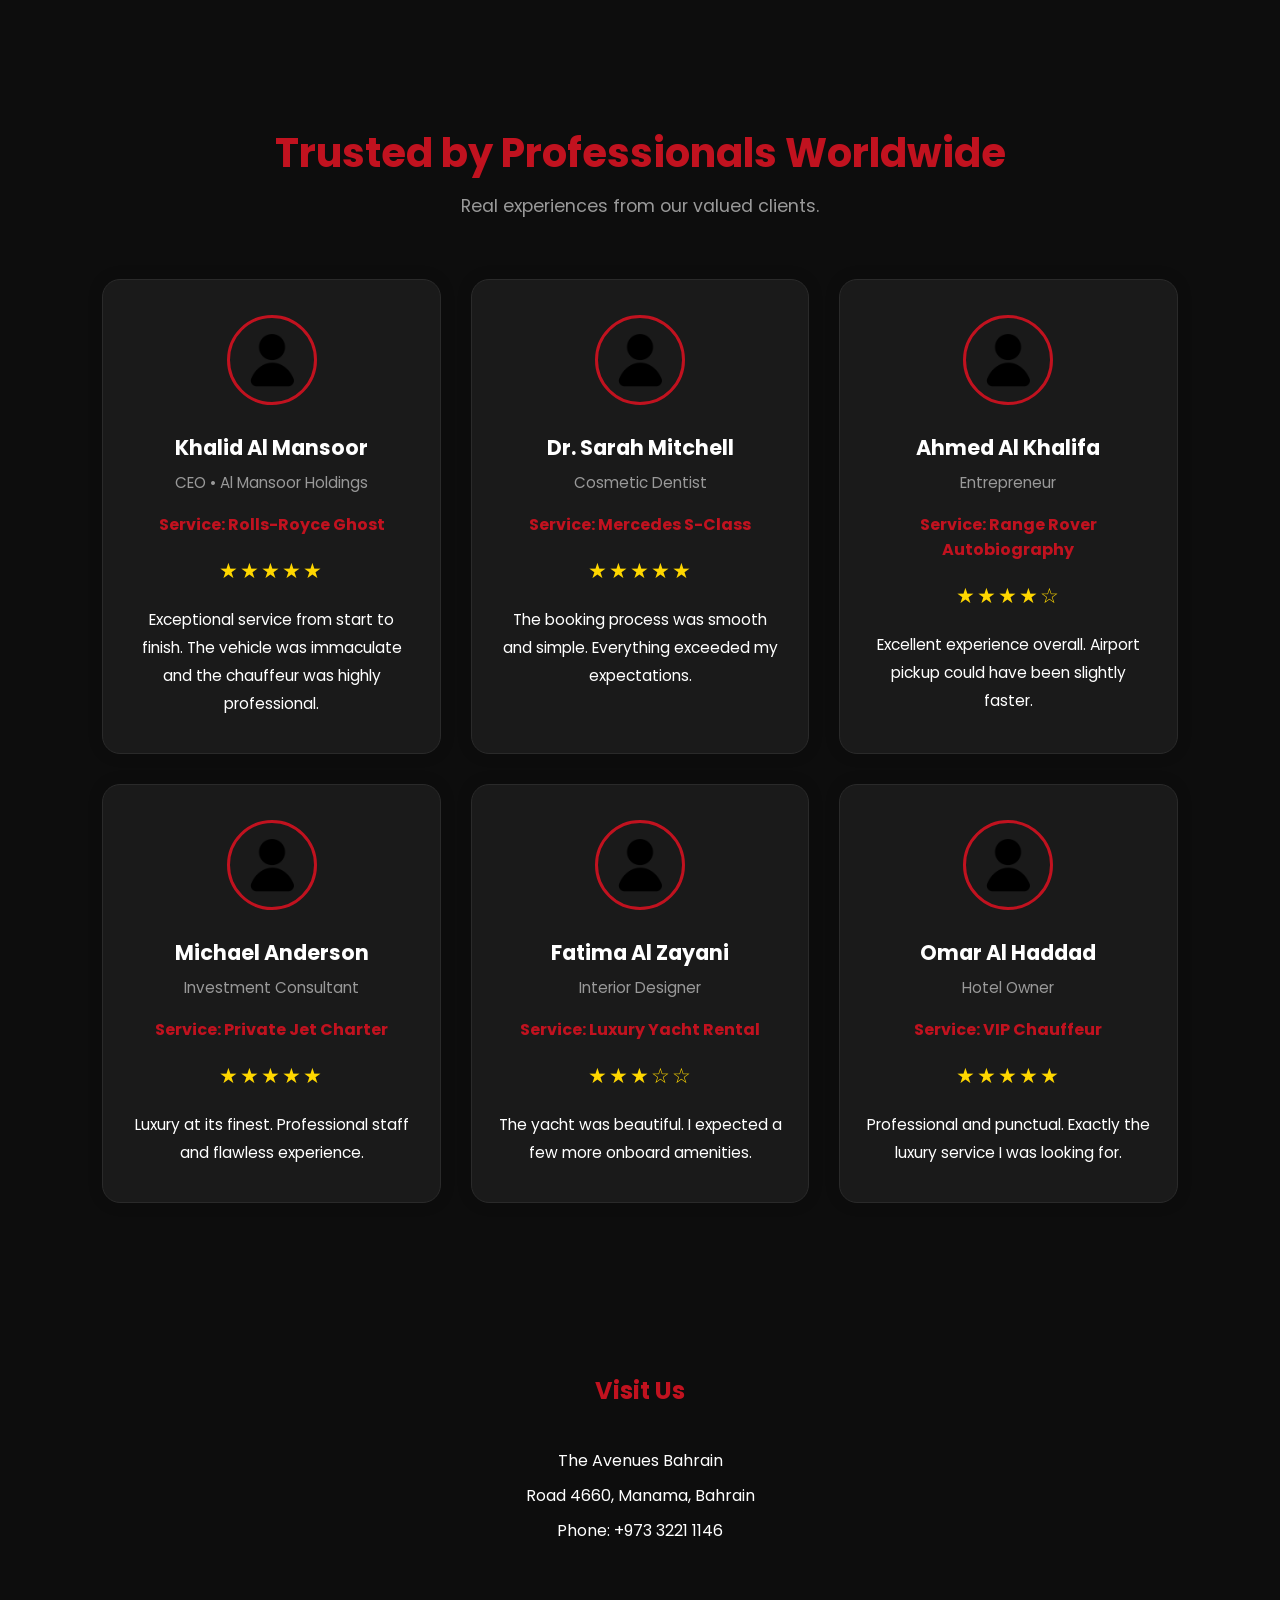
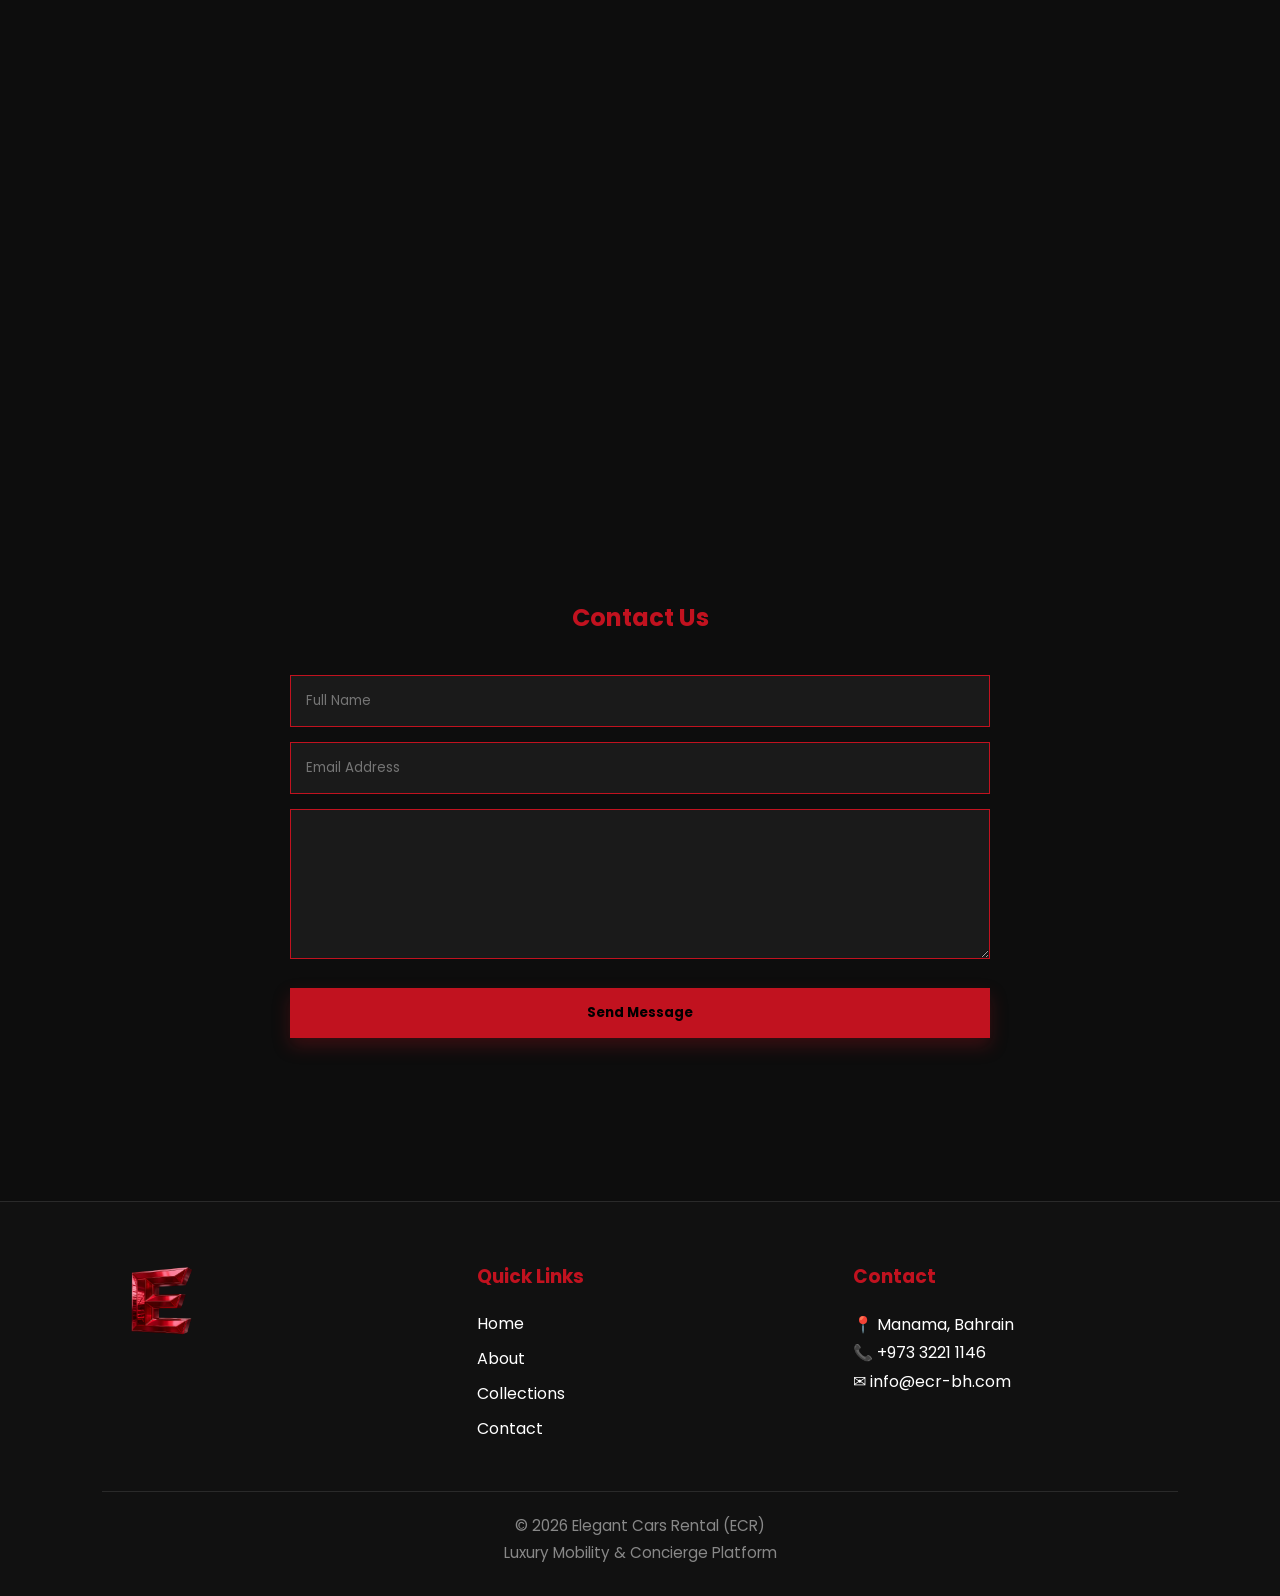
==== commit 7437729a: "New footer & Rating s and some fixing" ====
--- a/index.html
+++ b/index.html
@@ -199,6 +199,243 @@
 
     </section>
 
+    <!--==================================================
+Customer Reviews
+==================================================-->
+
+<section class="reviews" id="reviews">
+
+<h2>Trusted by Professionals Worldwide</h2>
+
+<p class="reviews-subtitle">
+
+Real experiences from our valued clients.
+
+</p>
+
+<div class="reviews-grid">
+
+<!--================ Review 1 ================-->
+
+<div class="review-card">
+
+<img src="images/icon/login icon.png" class="review-img">
+
+<h3>Khalid Al Mansoor</h3>
+
+<span class="job">
+
+CEO • Al Mansoor Holdings
+
+</span>
+
+<p class="service">
+
+Service:
+Rolls-Royce Ghost
+
+</p>
+
+<div class="stars">
+
+★★★★★
+
+</div>
+
+<p class="review-text">
+
+Exceptional service from start to finish.
+The vehicle was immaculate and the chauffeur
+was highly professional.
+
+</p>
+
+</div>
+
+<!--================ Review 2 ================-->
+
+<div class="review-card">
+
+<img src="images/icon/login icon.png" class="review-img">
+
+<h3>Dr. Sarah Mitchell</h3>
+
+<span class="job">
+
+Cosmetic Dentist
+
+</span>
+
+<p class="service">
+
+Service:
+Mercedes S-Class
+
+</p>
+
+<div class="stars">
+
+★★★★★
+
+</div>
+
+<p class="review-text">
+
+The booking process was smooth and simple.
+Everything exceeded my expectations.
+
+</p>
+
+</div>
+
+<!--================ Review 3 ================-->
+
+<div class="review-card">
+
+<img src="images/icon/login icon.png" class="review-img">
+
+<h3>Ahmed Al Khalifa</h3>
+
+<span class="job">
+
+Entrepreneur
+
+</span>
+
+<p class="service">
+
+Service:
+Range Rover Autobiography
+
+</p>
+
+<div class="stars">
+
+★★★★☆
+
+</div>
+
+<p class="review-text">
+
+Excellent experience overall.
+Airport pickup could have been slightly faster.
+
+</p>
+
+</div>
+
+<!--================ Review 4 ================-->
+
+<div class="review-card">
+
+<img src="images/icon/login icon.png" class="review-img">
+
+<h3>Michael Anderson</h3>
+
+<span class="job">
+
+Investment Consultant
+
+</span>
+
+<p class="service">
+
+Service:
+Private Jet Charter
+
+</p>
+
+<div class="stars">
+
+★★★★★
+
+</div>
+
+<p class="review-text">
+
+Luxury at its finest.
+Professional staff and flawless experience.
+
+</p>
+
+</div>
+
+<!--================ Review 5 ================-->
+
+<div class="review-card">
+
+<img src="images/icon/login icon.png" class="review-img">
+
+<h3>Fatima Al Zayani</h3>
+
+<span class="job">
+
+Interior Designer
+
+</span>
+
+<p class="service">
+
+Service:
+Luxury Yacht Rental
+
+</p>
+
+<div class="stars">
+
+★★★☆☆
+
+</div>
+
+<p class="review-text">
+
+The yacht was beautiful.
+I expected a few more onboard amenities.
+
+</p>
+
+</div>
+
+<!--================ Review 6 ================-->
+
+<div class="review-card">
+
+<img src="images/icon/login icon.png" class="review-img">
+
+<h3>Omar Al Haddad</h3>
+
+<span class="job">
+
+Hotel Owner
+
+</span>
+
+<p class="service">
+
+Service:
+VIP Chauffeur
+
+</p>
+
+<div class="stars">
+
+★★★★★
+
+</div>
+
+<p class="review-text">
+
+Professional and punctual.
+Exactly the luxury service I was looking for.
+
+</p>
+
+</div>
+
+</div>
+
+</section>
+
     <!-- موقع الشركة -->
 
     <section id="location" class="location">
@@ -260,21 +497,65 @@
 
     </a>
 
-    <!-- الفوتر -->
-
-    <footer>
-
-        <p>
-
-            © 2026 Elegant Cars Rental - Bahrain
-
-        </p>
-
-        <div class="footer-links">
-        <a href="about.html" style="color: var(--secondary-color); text-decoration: none; margin: 0 10px; transition: var(--transition);">About Us</a>
+<!--==================================================
+Footer
+==================================================-->
+
+<footer class="footer">
+
+    <div class="footer-container">
+
+        <!-- Company -->
+
+        <div class="footer-box">
+
+            <img src="images/logo.png" alt="ECR Logo" class="footer-logo">
+
+        </div>
+
+        <!-- Quick Links -->
+
+        <div class="footer-box">
+
+            <h3>Quick Links</h3>
+
+            <a href="index.html">Home</a>
+
+            <a href="about.html">About</a>
+
+            <a href="#collections">Collections</a>
+
+            <a href="#contact">Contact</a>
+
+        </div>
+
+        <!-- Contact -->
+
+        <div class="footer-box">
+
+            <h3>Contact</h3>
+
+            <p>📍 Manama, Bahrain</p>
+
+            <p>📞 +973 3221 1146</p>
+
+            <p>✉ info@ecr-bh.com</p>
+
+        </div>
+
     </div>
 
-    </footer>
+    <hr>
+
+    <p class="copyright">
+
+        © 2026 Elegant Cars Rental (ECR)
+        <br>
+        Luxury Mobility & Concierge Platform
+
+    </p>
+
+</footer>
 
     <!-- زر تبديل الوضع (Dark/Light) باستخدام الصورة -->
 
--- a/style.css
+++ b/style.css
@@ -90,21 +90,27 @@
 /*==================================================
 02 | ايققون تغير اللون
 ==================================================*/
-/* تنسيق زر التبديل الدائري بجانب البروفايل */
-.theme-btn {
-  position: fixed;
-  right: 95px; /* يضعه بجانب زر البروفايل تماماً */
-  top: 20px;
-  width: 50px; /* نفس حجم الأزرار العلوية */
-  height: 50px;
-  background-color: #141414; /* خلفية داكنة دائرية */
-  border-radius: 50%;
-  display: flex;
-  justify-content: center;
-  align-items: center;
-  z-index: 1001;
-  transition: var(--transition);
-  box-shadow: var(--box-shadow);
+a#theme-toggle.theme-btn {
+  position: fixed !important;
+  right: 95px !important; /* إزاحة إجبارية لليسار لمنع التغطية */
+  top: 20px !important;   /* ضبط الارتفاع ليتناسق مع البروفايل */
+  width: 55px !important;  /* حجم مطابق لزر البروفايل */
+  height: 55px !important;
+  background-color: #141414 !important; 
+  border-radius: 50% !important;
+  display: flex !important;
+  justify-content: center !important;
+  align-items: center !important;
+  z-index: 9999 !important; /* رفعه فوق أي عنصر آخر */
+  transition: var(--transition) !important;
+  box-shadow: var(--box-shadow) !important;
+}
+
+/* تعديل حجم الأيقونة بالداخل لتبدو متناسقة */
+a#theme-toggle.theme-btn img {
+  width: 26px !important;
+  height: 26px !important;
+  object-fit: contain !important;
 }
 
 .theme-btn img {
@@ -271,8 +277,7 @@
 /* نص اسم المتجر*/
 .hero h1 {
   font-size: 4rem;
-  color: var(--primary-color);
-  text-shadow: 0 0 20px var(--shadow-color);
+  color:var(--white);
 }
 
 /* نص التعريف عن المتجر*/
@@ -281,6 +286,7 @@
   margin: 20px 0;
   max-width: 700px;
   line-height: 1.8;
+  color: var(--white);
 }
 
 /*==================================================
@@ -1035,20 +1041,303 @@
 }
 
 /*==================================================
-17 | التذييل (Footer)
-==================================================*/
-
-/*شريط أسفل الصفحة*/
-footer {
-  padding: 40px;
-  text-align: center;
-  background:var(--bg-color);
-  border-top:1px solid var(--primary-color);
-  color: #999;
-}
-
-/*==================================================
-18 | التجاوب مع الشاشات
+17 | Footer
+==================================================*/
+
+.footer{
+
+background:#111;
+
+padding:60px 8% 30px;
+
+border-top:1px solid var(--border-color);
+
+margin-top:80px;
+
+}
+
+.footer-container{
+
+display:grid;
+
+grid-template-columns:repeat(3,1fr);
+
+gap:50px;
+
+max-width:1200px;
+
+margin:auto;
+
+}
+
+.footer-box h3{
+
+color:var(--primary-color);
+
+margin-bottom:20px;
+
+}
+
+.footer-box p{
+
+line-height:1.8;
+
+color:var(--text-color);
+
+}
+
+.footer-box a{
+
+display:block;
+
+margin:10px 0;
+
+color:var(--text-color);
+
+text-decoration:none;
+
+transition:var(--transition);
+
+}
+
+.footer-box a:hover{
+
+color:var(--primary-color);
+
+padding-left:8px;
+
+}
+
+.footer-logo{
+
+width:120px;
+
+margin-bottom:20px;
+
+}
+
+.footer hr{
+
+margin:40px 0 20px;
+
+border:none;
+
+height:1px;
+
+background:var(--border-color);
+
+}
+
+.copyright{
+
+text-align:center;
+
+font-size:.95rem;
+
+line-height:1.8;
+
+color:#888;
+
+}
+
+@media(max-width:768px){
+
+.footer-container{
+
+grid-template-columns:1fr;
+
+text-align:center;
+
+}
+
+.footer-box a:hover{
+
+padding-left:0;
+
+}
+
+}
+
+/*==================================================
+18 | Customer Reviews
+==================================================*/
+
+.reviews{
+
+padding:90px 8%;
+
+text-align:center;
+
+}
+
+.reviews h2{
+
+font-size:2.5rem;
+
+color:var(--primary-color);
+
+margin-bottom:10px;
+
+}
+
+.reviews-subtitle{
+
+color:#999;
+
+margin-bottom:60px;
+
+font-size:1.1rem;
+
+}
+
+.reviews-grid{
+
+display:grid;
+
+grid-template-columns:repeat(3,1fr);
+
+gap:30px;
+
+max-width:1300px;
+
+margin:auto;
+
+}
+
+.review-card{
+
+background:var(--card-color);
+
+border:1px solid var(--border-color);
+
+border-radius:18px;
+
+padding:35px 25px;
+
+transition:var(--transition);
+
+box-shadow:0 0 15px rgba(0,0,0,.15);
+
+}
+
+.review-card:hover{
+
+transform:translateY(-10px);
+
+box-shadow:0 0 20px rgba(255,0,0,.25);
+
+border-color:var(--primary-color);
+
+}
+
+.review-img{
+
+width:90px;
+
+height:90px;
+
+border-radius:50%;
+
+object-fit:cover;
+
+margin-bottom:20px;
+
+border:3px solid var(--primary-color);
+
+}
+
+.review-card h3{
+
+font-size:1.3rem;
+
+margin-bottom:8px;
+
+color:var(--text-color);
+
+}
+
+.job{
+
+display:block;
+
+color:#999;
+
+margin-bottom:18px;
+
+font-size:.95rem;
+
+}
+
+.service{
+
+font-weight:bold;
+
+color:var(--primary-color);
+
+margin-bottom:18px;
+
+}
+
+.stars{
+
+font-size:1.3rem;
+
+color:#FFD700;
+
+margin-bottom:20px;
+
+letter-spacing:2px;
+
+}
+
+.review-text{
+
+line-height:1.8;
+
+color:var(--text-color);
+
+font-size:.97rem;
+
+}
+
+/*============================
+Responsive
+============================*/
+
+@media(max-width:1000px){
+
+.reviews-grid{
+
+grid-template-columns:repeat(2,1fr);
+
+}
+
+}
+
+@media(max-width:700px){
+
+.reviews-grid{
+
+grid-template-columns:1fr;
+
+}
+
+.reviews h2{
+
+font-size:2rem;
+
+}
+
+.review-card{
+
+padding:30px 20px;
+
+}
+
+}
+
+/*==================================================
+19 | التجاوب مع الشاشات
 ==================================================*/
 
 /*الشاشات المتوسطة - تابلت*/
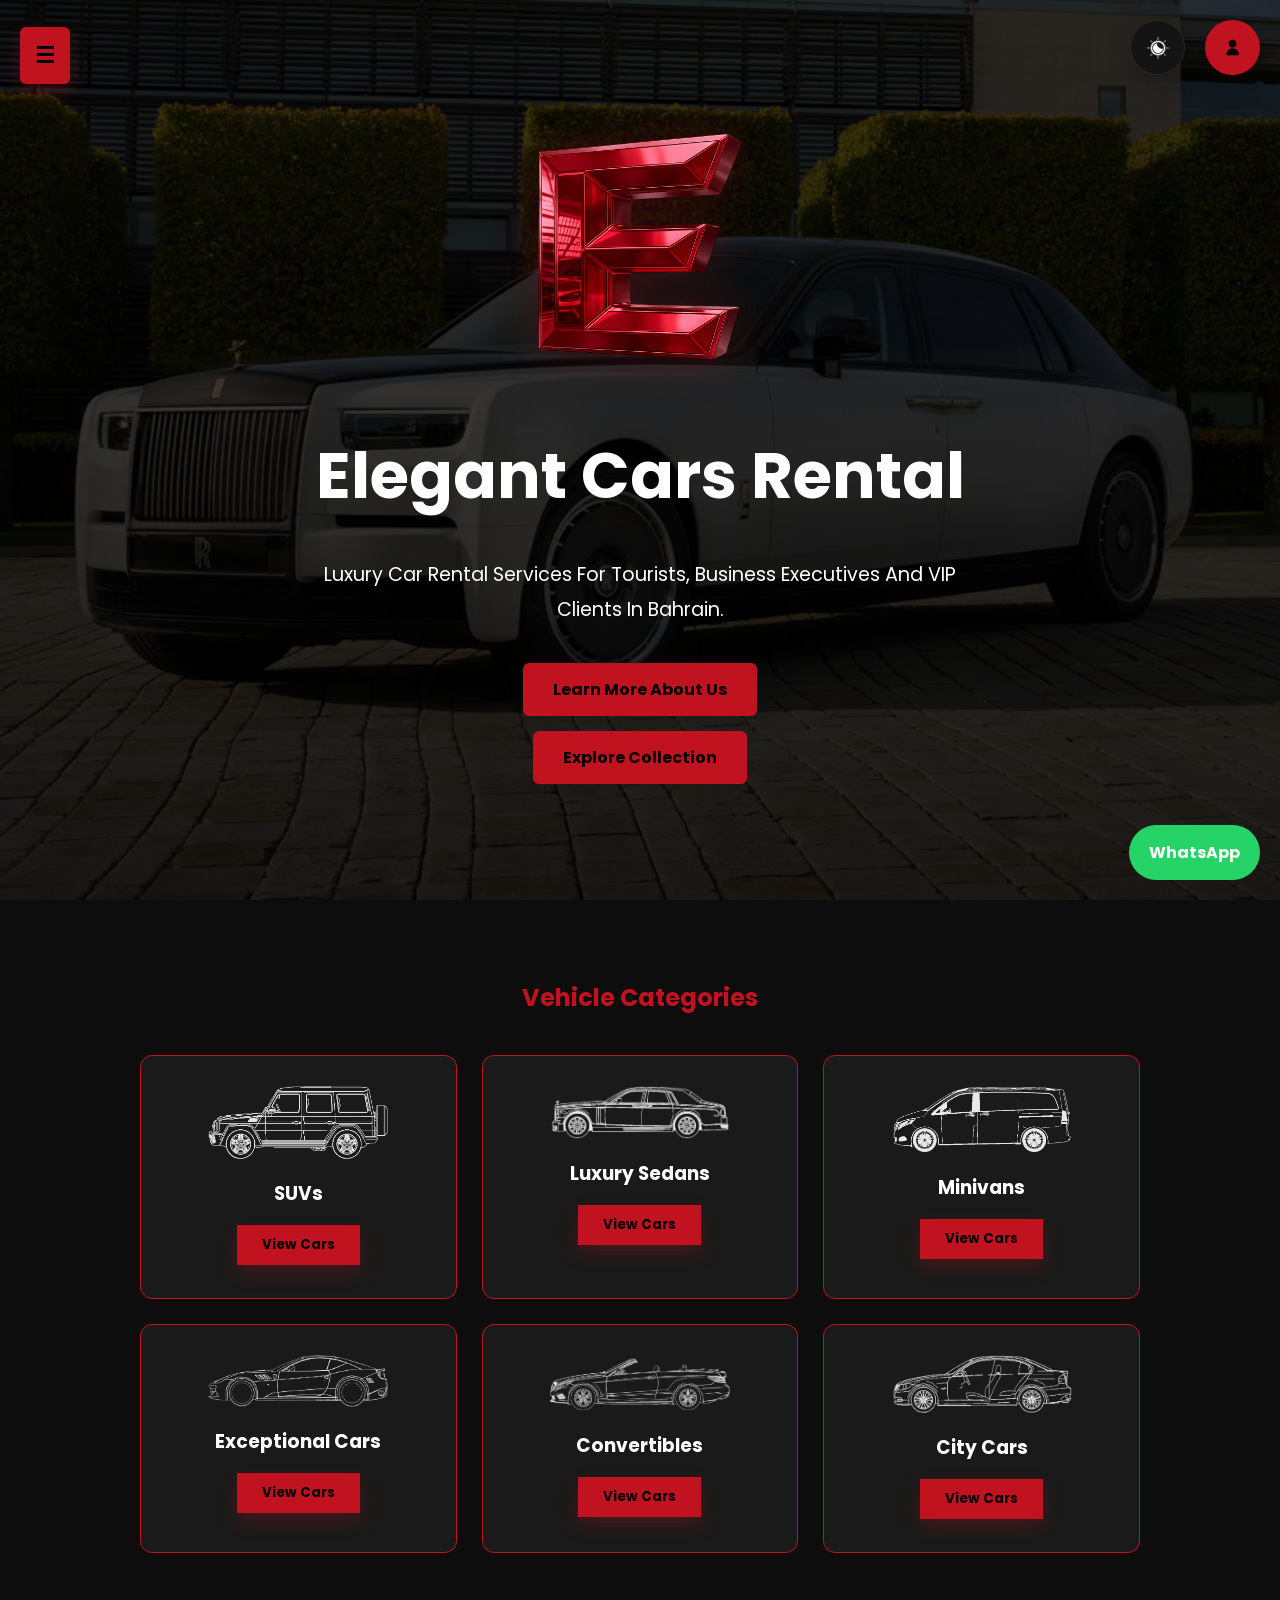
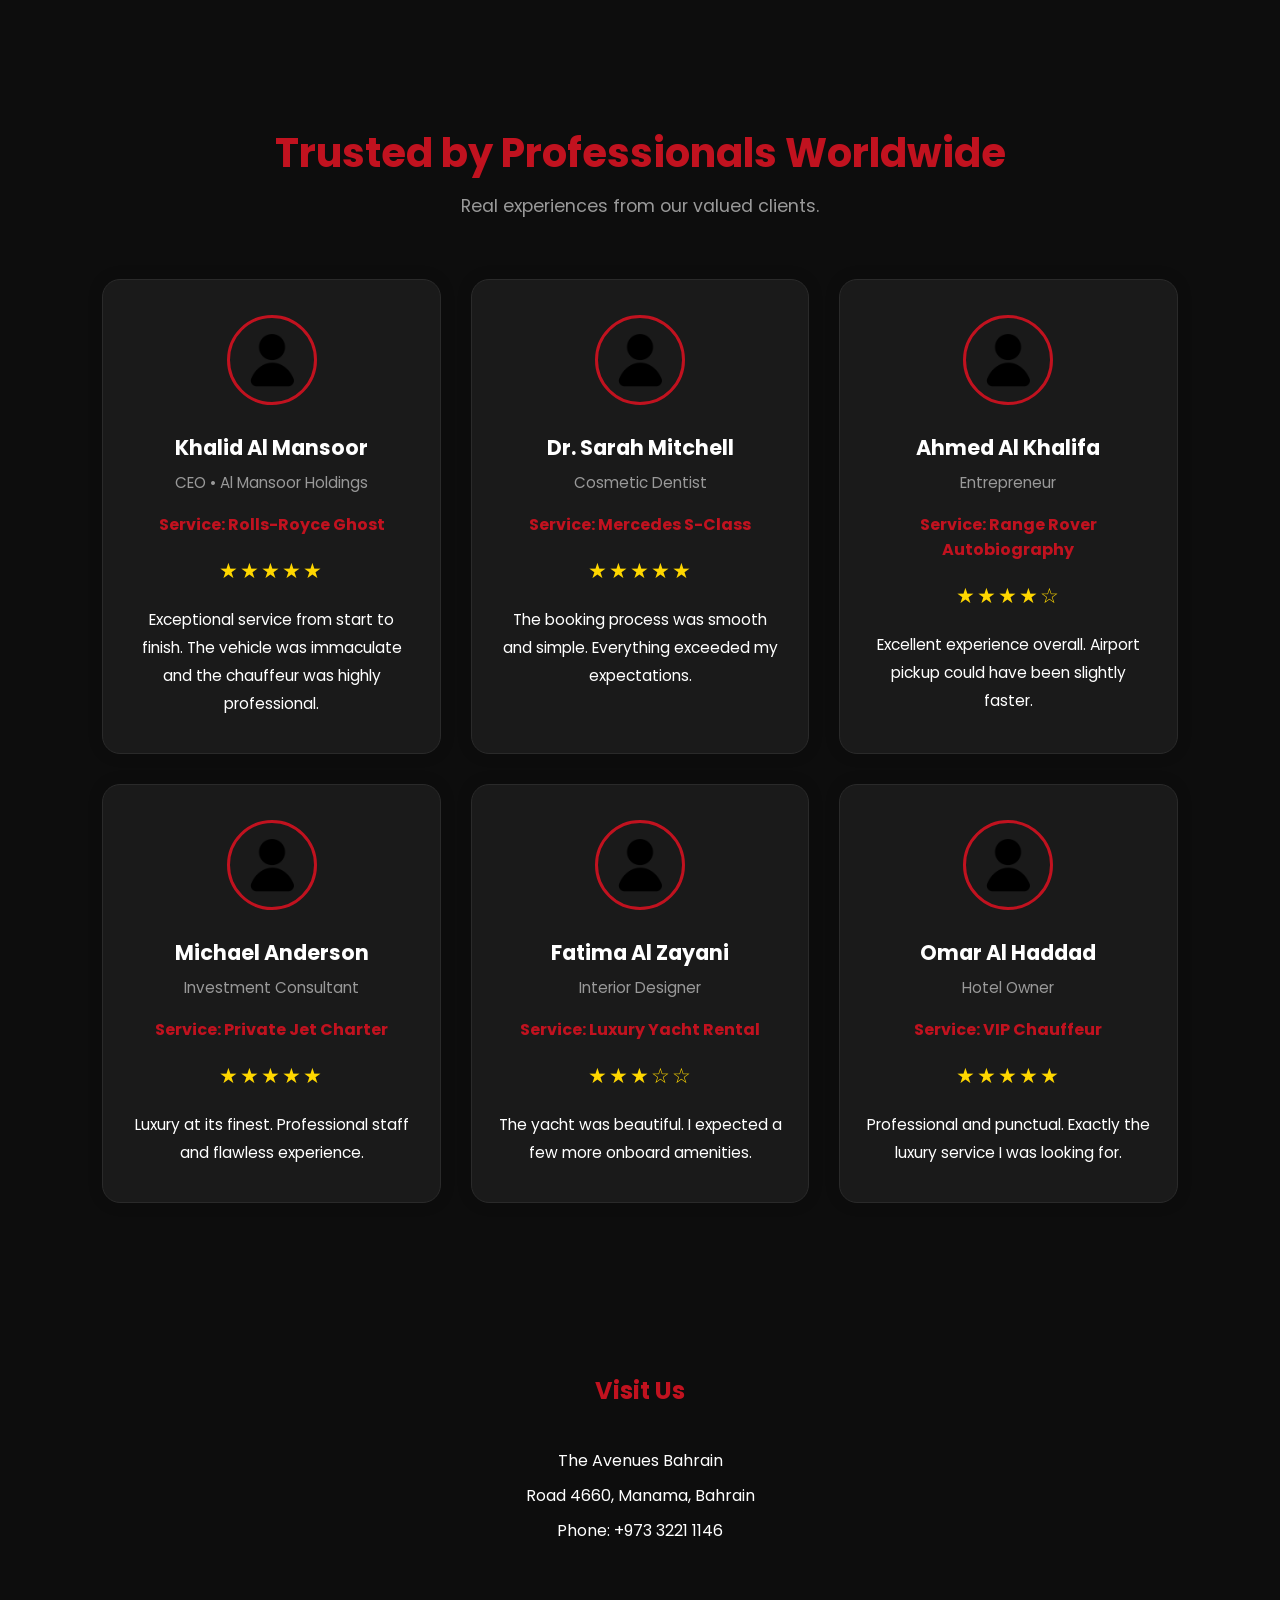
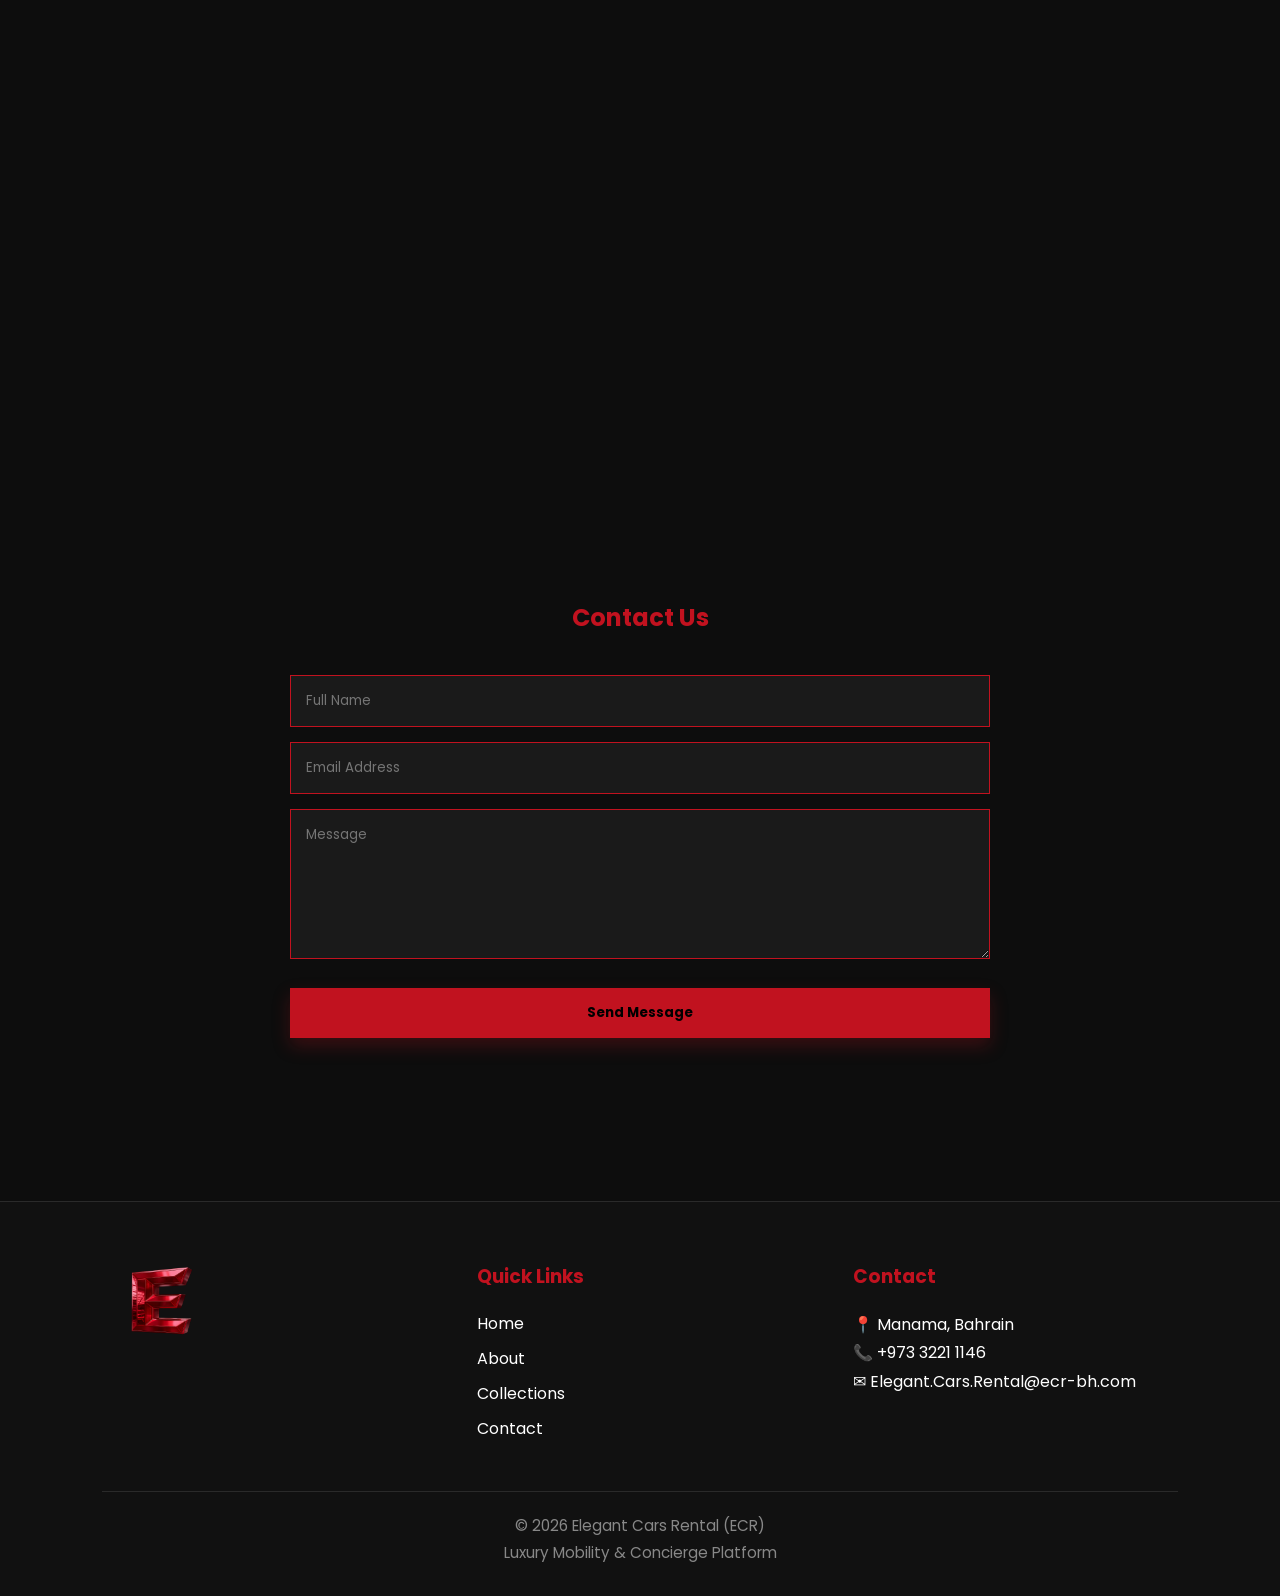
==== commit 40e5350b: "update footer across all pages and optimize image formats" ====
--- a/index.html
+++ b/index.html
@@ -15,572 +15,273 @@
 
     <!-- خط الموقع -->
     <link rel="preconnect" href="https://fonts.googleapis.com">
-
     <link href="https://fonts.googleapis.com/css2?family=Poppins:wght@300;400;600;700&display=swap"
-        rel="stylesheet">
-
+    rel="stylesheet">
 </head>
 
 <body>
 
-    <!-- زر فتح القائمة الجانبية -->
-    <button class="menu-btn" onclick="openNav()">
-        ☰
-    </button>
-
-    <!-- القائمة الجانبية -->
+    <!-- ==========================================
+     القائمة الجانبية 01
+    ========================================== --> 
+
+       <!-- زر فتح القائمة الجانبية -->
+       <button class="menu-btn" onclick="openNav()">☰</button>
+
     <div id="sidebar" class="sidebar">
-
         <a href="javascript:void(0)"
             class="closebtn"
             onclick="closeNav()">
             &times;
         </a>
-
         <a href="#home">Home</a>
-
         <a href="#collections">Collections</a>
-        
         <a href="about.html">About Us</a>
-
         <a href="#location">Visit Us</a>
-
         <a href="#contact">Contact Us </a>
-        
-
     </div>
 
-    <!-- الصفحة الرئيسية -->
+   <!-- ==========================================
+    02 | الصفحة الرئيسية 
+    ========================================== -->
 <section class="hero" id="home">
-
     <div class="hero-content">
-
         <div class="logo-container">
             <img src="images/logo.png"
                  alt="Elegant Cars Rental Logo"
                  class="logo">
         </div>
-
         <h1>Elegant Cars Rental</h1>
-
         <p>
             Luxury Car Rental Services For Tourists,
             Business Executives And VIP Clients In Bahrain.
         </p>
-
-        <a href="about.html" class="btn-learn-more">
-            
-            Learn More About Us
-        
-        </a>
-
-        <a href="#collections" class="btn">
-
-            Explore Collection
-
-        </a>
-
-
-
+        <a href="about.html" class="btn-learn-more">Learn More About Us</a>
+        <a href="#collections" class="btn">Explore Collection</a>
     </div>
 
 </section>
 
-    <!-- أقسام السيارات -->
-
-    <section id="collections" class="collections">
-
+    <!-- ==========================================
+     03 | أقسام السيارات 
+    ========================================== -->
+<section id="collections" class="collections">
         <h2>Vehicle Categories</h2>
 
         <div class="grid">
-
             <!-- SUVs -->
-
-            <div class="card">
-
-                 <img src="images/card cover/sketch-suv-white.png"
-                alt="SUVs">
-
-                <h3>SUVs</h3>
-
-                <button onclick="showCategory('SUVs')">
-
-                    View Cars
-
-                </button>
-
+            <div class="card">
+                 <img src="images/card cover/sketch-suv-white.png" alt="SUVs">
+                 <h3>SUVs</h3>
+                 <button onclick="showCategory('SUVs')" >View Cars</button>
             </div>
 
             <!-- Luxury Sedans -->
-
-            <div class="card">
-                 
-                <img src="images/card cover/sketch-sedans-white.png"
-                alt="Luxury Sedans">
-
+            <div class="card">
+                <img src="images/card cover/sketch-sedans-white.png" alt="Luxury Sedans">
                 <h3>Luxury Sedans</h3>
-
-                <button onclick="showCategory('Luxury Sedans')">
-
-                    View Cars
-
-                </button>
-
+                <button onclick="showCategory('Luxury Sedans')" >View Cars</button>
             </div>
 
             <!-- Minivans -->
-
-            <div class="card">
-
-                 <img src="images/card cover/sketch-minivans-white.png"
-                alt="Minivans">
-
+            <div class="card">
+                 <img src="images/card cover/sketch-minivans-white.png" alt="Minivans">
                 <h3>Minivans</h3>
-
-                <button onclick="showCategory('Minivans')">
-
-                    View Cars
-
-                </button>
-
+                <button onclick="showCategory('Minivans')" >View Cars</button>
             </div>
 
             <!-- Exceptional Cars -->
-
-            <div class="card">
-
-                <img src="images/card cover/sketch-sportscar-white.png"
-                alt="Exceptional">
-
+            <div class="card">
+                <img src="images/card cover/sketch-sportscar-white.png" alt="Exceptional">
                 <h3>Exceptional Cars</h3>
-
-                <button onclick="showCategory('Exceptional Cars')">
-
-                    View Cars
-
-                </button>
-
+                <button onclick="showCategory('Exceptional Cars')" >View Cars</button>
             </div>
 
             <!-- Convertibles -->
-
-            <div class="card">
-
-                 <img src="images/card cover/sketch-convertibles-2-white.png"
-                alt="Convertibles">
-
+            <div class="card">
+                 <img src="images/card cover/sketch-convertibles-2-white.png" alt="Convertibles">
                 <h3>Convertibles</h3>
-
-                <button onclick="showCategory('Convertibles')">
-
-                    View Cars
-
-                </button>
-
+                <button onclick="showCategory('Convertibles')" >View Cars</button>
             </div>
 
             <!-- City Cars -->
-
-            <div class="card">
-                
+            <div class="card">
                 <img src="images/card cover/sketch-citycars-white.png" alt="City Cars">
-                
                 <h3>City Cars</h3>
-                
-                <button onclick="showCategory('City Cars')">
-                    
-                    View Cars
-                
-                </button>
-            
-            </div>
-
-        </div>
-
+                <button onclick="showCategory('City Cars')" >View Cars</button>
+            </div>
+        </div>
     </section>
 
-    <!--==================================================
-Customer Reviews
-==================================================-->
-
+    <!-- ==========================================
+     04 | آراء العملاء
+    ========================================== -->
 <section class="reviews" id="reviews">
-
-<h2>Trusted by Professionals Worldwide</h2>
-
-<p class="reviews-subtitle">
-
-Real experiences from our valued clients.
-
-</p>
-
-<div class="reviews-grid">
-
-<!--================ Review 1 ================-->
-
-<div class="review-card">
-
-<img src="images/icon/login icon.png" class="review-img">
-
-<h3>Khalid Al Mansoor</h3>
-
-<span class="job">
-
-CEO • Al Mansoor Holdings
-
-</span>
-
-<p class="service">
-
-Service:
-Rolls-Royce Ghost
-
-</p>
-
-<div class="stars">
-
-★★★★★
-
-</div>
-
-<p class="review-text">
-
-Exceptional service from start to finish.
-The vehicle was immaculate and the chauffeur
-was highly professional.
-
-</p>
-
-</div>
-
-<!--================ Review 2 ================-->
-
-<div class="review-card">
-
-<img src="images/icon/login icon.png" class="review-img">
-
-<h3>Dr. Sarah Mitchell</h3>
-
-<span class="job">
-
-Cosmetic Dentist
-
-</span>
-
-<p class="service">
-
-Service:
-Mercedes S-Class
-
-</p>
-
-<div class="stars">
-
-★★★★★
-
-</div>
-
-<p class="review-text">
-
-The booking process was smooth and simple.
-Everything exceeded my expectations.
-
-</p>
-
-</div>
-
-<!--================ Review 3 ================-->
-
-<div class="review-card">
-
-<img src="images/icon/login icon.png" class="review-img">
-
-<h3>Ahmed Al Khalifa</h3>
-
-<span class="job">
-
-Entrepreneur
-
-</span>
-
-<p class="service">
-
-Service:
-Range Rover Autobiography
-
-</p>
-
-<div class="stars">
-
-★★★★☆
-
-</div>
-
-<p class="review-text">
-
-Excellent experience overall.
-Airport pickup could have been slightly faster.
-
-</p>
-
-</div>
-
-<!--================ Review 4 ================-->
-
-<div class="review-card">
-
-<img src="images/icon/login icon.png" class="review-img">
-
-<h3>Michael Anderson</h3>
-
-<span class="job">
-
-Investment Consultant
-
-</span>
-
-<p class="service">
-
-Service:
-Private Jet Charter
-
-</p>
-
-<div class="stars">
-
-★★★★★
-
-</div>
-
-<p class="review-text">
-
-Luxury at its finest.
-Professional staff and flawless experience.
-
-</p>
-
-</div>
-
-<!--================ Review 5 ================-->
-
-<div class="review-card">
-
-<img src="images/icon/login icon.png" class="review-img">
-
-<h3>Fatima Al Zayani</h3>
-
-<span class="job">
-
-Interior Designer
-
-</span>
-
-<p class="service">
-
-Service:
-Luxury Yacht Rental
-
-</p>
-
-<div class="stars">
-
-★★★☆☆
-
-</div>
-
-<p class="review-text">
-
-The yacht was beautiful.
-I expected a few more onboard amenities.
-
-</p>
-
-</div>
-
-<!--================ Review 6 ================-->
-
-<div class="review-card">
-
-<img src="images/icon/login icon.png" class="review-img">
-
-<h3>Omar Al Haddad</h3>
-
-<span class="job">
-
-Hotel Owner
-
-</span>
-
-<p class="service">
-
-Service:
-VIP Chauffeur
-
-</p>
-
-<div class="stars">
-
-★★★★★
-
-</div>
-
-<p class="review-text">
-
-Professional and punctual.
-Exactly the luxury service I was looking for.
-
-</p>
-
-</div>
-
-</div>
-
-</section>
-
-    <!-- موقع الشركة -->
-
+        <h2>Trusted by Professionals Worldwide</h2>
+        <p class="reviews-subtitle">Real experiences from our valued clients.</p>
+
+        <div class="reviews-grid">
+            <!-- Review 1 -->
+            <div class="review-card">
+                <img src="images/icon/login icon.png" class="review-img" alt="User">
+                <h3>Khalid Al Mansoor</h3>
+                <span class="job">CEO • Al Mansoor Holdings</span>
+                <p class="service">Service: Rolls-Royce Ghost</p>
+                <div class="stars">★★★★★</div>
+                <p class="review-text">
+                    Exceptional service from start to finish. The vehicle was immaculate and the chauffeur was highly professional.
+                </p>
+            </div>
+
+            <!-- Review 2 -->
+            <div class="review-card">
+                <img src="images/icon/login icon.png" class="review-img" alt="User">
+                <h3>Dr. Sarah Mitchell</h3>
+                <span class="job">Cosmetic Dentist</span>
+                <p class="service">Service: Mercedes S-Class</p>
+                <div class="stars">★★★★★</div>
+                <p class="review-text">
+                    The booking process was smooth and simple. Everything exceeded my expectations.
+                </p>
+            </div>
+
+            <!-- Review 3 -->
+            <div class="review-card">
+                <img src="images/icon/login icon.png" class="review-img" alt="User">
+                <h3>Ahmed Al Khalifa</h3>
+                <span class="job">Entrepreneur</span>
+                <p class="service">Service: Range Rover Autobiography</p>
+                <div class="stars">★★★★☆</div>
+                <p class="review-text">
+                    Excellent experience overall. Airport pickup could have been slightly faster.
+                </p>
+            </div>
+
+            <!-- Review 4 -->
+            <div class="review-card">
+                <img src="images/icon/login icon.png" class="review-img" alt="User">
+                <h3>Michael Anderson</h3>
+                <span class="job">Investment Consultant</span>
+                <p class="service">Service: Private Jet Charter</p>
+                <div class="stars">★★★★★</div>
+                <p class="review-text">
+                    Luxury at its finest. Professional staff and flawless experience.
+                </p>
+            </div>
+
+            <!-- Review 5 -->
+            <div class="review-card">
+                <img src="images/icon/login icon.png" class="review-img" alt="User">
+                <h3>Fatima Al Zayani</h3>
+                <span class="job">Interior Designer</span>
+                <p class="service">Service: Luxury Yacht Rental</p>
+                <div class="stars">★★★☆☆</div>
+                <p class="review-text">
+                    The yacht was beautiful. I expected a few more onboard amenities.
+                </p>
+            </div>
+
+            <!-- Review 6 -->
+            <div class="review-card">
+                <img src="images/icon/login icon.png" class="review-img" alt="User">
+                <h3>Omar Al Haddad</h3>
+                <span class="job">Hotel Owner</span>
+                <p class="service">Service: VIP Chauffeur</p>
+                <div class="stars">★★★★★</div>
+                <p class="review-text">
+                    Professional and punctual. Exactly the luxury service I was looking for.
+                </p>
+            </div>
+        </div>
+    </section>
+
+    <!-- ==========================================
+     05 | موقع الشركة 
+     ========================================== -->
     <section id="location" class="location">
-
         <h2>Visit Us</h2>
-
         <p>The Avenues Bahrain</p>
-
         <p>Road 4660, Manama, Bahrain</p>
-
         <p>Phone: +973 3221 1146</p>
 
         <!-- خريطة جوجل -->
-
-        <iframe
-            src="https://maps.google.com/maps?q=The%20Avenues%20Bahrain&t=&z=16&ie=UTF8&iwloc=&output=embed">
-        </iframe>
-
+        <iframe 
+        src="https://maps.google.com/maps?q=The%20Avenues%20Bahrain&t=&z=16&ie=UTF8&iwloc=&output=embed"></iframe>
     </section>
 
-    <!-- صفحة التواصل -->
-
-    <section id="contact" class="contact">
-
-        <h2>Contact Us</h2>
-
-        <form id="contactForm">
-
-            <input type="text"
-                id="name"
-                placeholder="Full Name">
-
-            <input type="email"
-                id="email"
-                placeholder="Email Address">
-
-            <textarea
-                id="message"
-                placeholder="Message">
-            </textarea>
-
-            <button type="submit">
-
-                Send Message
-
-            </button>
-
-        </form>
-
-    </section>
+    <!-- ==========================================
+    06 | نموذج التواصل
+    ========================================== -->
+        <section id="contact" class="contact">
+            <h2>Contact Us</h2>
+            <form id="contactForm">
+                <input type="text" id="name" placeholder="Full Name" required>
+                <input type="email" id="email" placeholder="Email Address" required>
+                <textarea id="message" placeholder="Message" required></textarea>
+                <button type="submit">Send Message</button>
+            </form>
+        </section>
 
     <!-- زر واتساب -->
 
-    <a class="whatsapp"
-        href="https://wa.me/97332211146?text=Hello%20Elegant%20Cars%20Rental"
-        target="_blank">
-
+    <a class="whatsapp" href="https://wa.me/97332211146?text=Hello%20Elegant%20Cars%20Rental" target="_blank">
         WhatsApp
-
     </a>
 
-<!--==================================================
-Footer
-==================================================-->
-
+    <!-- ==========================================
+     07 | التذييل
+    ========================================== -->
 <footer class="footer">
-
-    <div class="footer-container">
-
-        <!-- Company -->
-
-        <div class="footer-box">
-
-            <img src="images/logo.png" alt="ECR Logo" class="footer-logo">
-
-        </div>
-
-        <!-- Quick Links -->
-
-        <div class="footer-box">
-
-            <h3>Quick Links</h3>
-
-            <a href="index.html">Home</a>
-
-            <a href="about.html">About</a>
-
-            <a href="#collections">Collections</a>
-
-            <a href="#contact">Contact</a>
-
-        </div>
-
-        <!-- Contact -->
-
-        <div class="footer-box">
-
-            <h3>Contact</h3>
-
-            <p>📍 Manama, Bahrain</p>
-
-            <p>📞 +973 3221 1146</p>
-
-            <p>✉ info@ecr-bh.com</p>
-
-        </div>
-
-    </div>
-
-    <hr>
-
-    <p class="copyright">
-
-        © 2026 Elegant Cars Rental (ECR)
-        <br>
-        Luxury Mobility & Concierge Platform
-
-    </p>
-
-</footer>
-
-    <!-- زر تبديل الوضع (Dark/Light) باستخدام الصورة -->
-
+        <div class="footer-container">
+            <!-- الشعار -->
+            <div class="footer-box">
+                <img src="images/logo.png" alt="ECR Logo" class="footer-logo">
+            </div>
+
+            <!-- الروابط السريعة -->
+            <div class="footer-box">
+                <h3>Quick Links</h3>
+                <a href="index.html">Home</a>
+                <a href="about.html">About</a>
+                <a href="#collections">Collections</a>
+                <a href="#contact">Contact</a>
+            </div>
+
+            <!-- معلومات التوصل -->
+            <div class="footer-box">
+                <h3>Contact</h3>
+                <p>📍 Manama, Bahrain</p>
+                <p>📞 +973 3221 1146</p>
+                <p>✉ Elegant.Cars.Rental@ecr-bh.com</p>
+            </div>
+        </div>
+
+        <hr>
+
+        <p class="copyright">
+            © 2026 Elegant Cars Rental (ECR) <br>
+            Luxury Mobility & Concierge Platform
+        </p>
+    </footer>
+    
+    <!-- ========================================== 
+    أزرار التحكم العلوية 08
+    ========================================== -->
+   
+    <!-- زر تبديل الوضع الليلي/النهاري -->
      <a href="javascript:void(0)" id="theme-toggle" class="theme-btn">
-
-    <img src="images/icon/theme-icon.png" alt="Toggle Theme" id="theme-icon">
-
-</a>
-
-    <!-- تجيل الدخول -->
-
+        <img src="images/icon/theme-icon.png" alt="Toggle Theme" id="theme-icon">
+    </a>
+
+    <!-- زر الملف الشخصي وتسجيل الدخول -->
     <a href="login.html" class="profile-btn">
-
-    <img src="images/icon/login icon.png" alt="login">
-
+        <img src="images/icon/login icon.png" alt="login">
     </a>
     
     </div>
 
-    <!-- ربط  -->
-
+    <!-- ربط ملف الـ  -->
     <script src="script.js"></script>
-
-</a>
-
 </body>
 
 </html>
--- a/style.css
+++ b/style.css
@@ -250,7 +250,7 @@
   position: relative;
   background: linear-gradient(
     rgba(0, 0, 0, .7), rgba(0, 0, 0, .85)), 
-    url('images/background/2026-rolls-royce-phantom.png');
+    url('images/background/2026-rolls-royce-phantom.jpg');
   background-size: cover;
   background-position: center;
   display: flex;
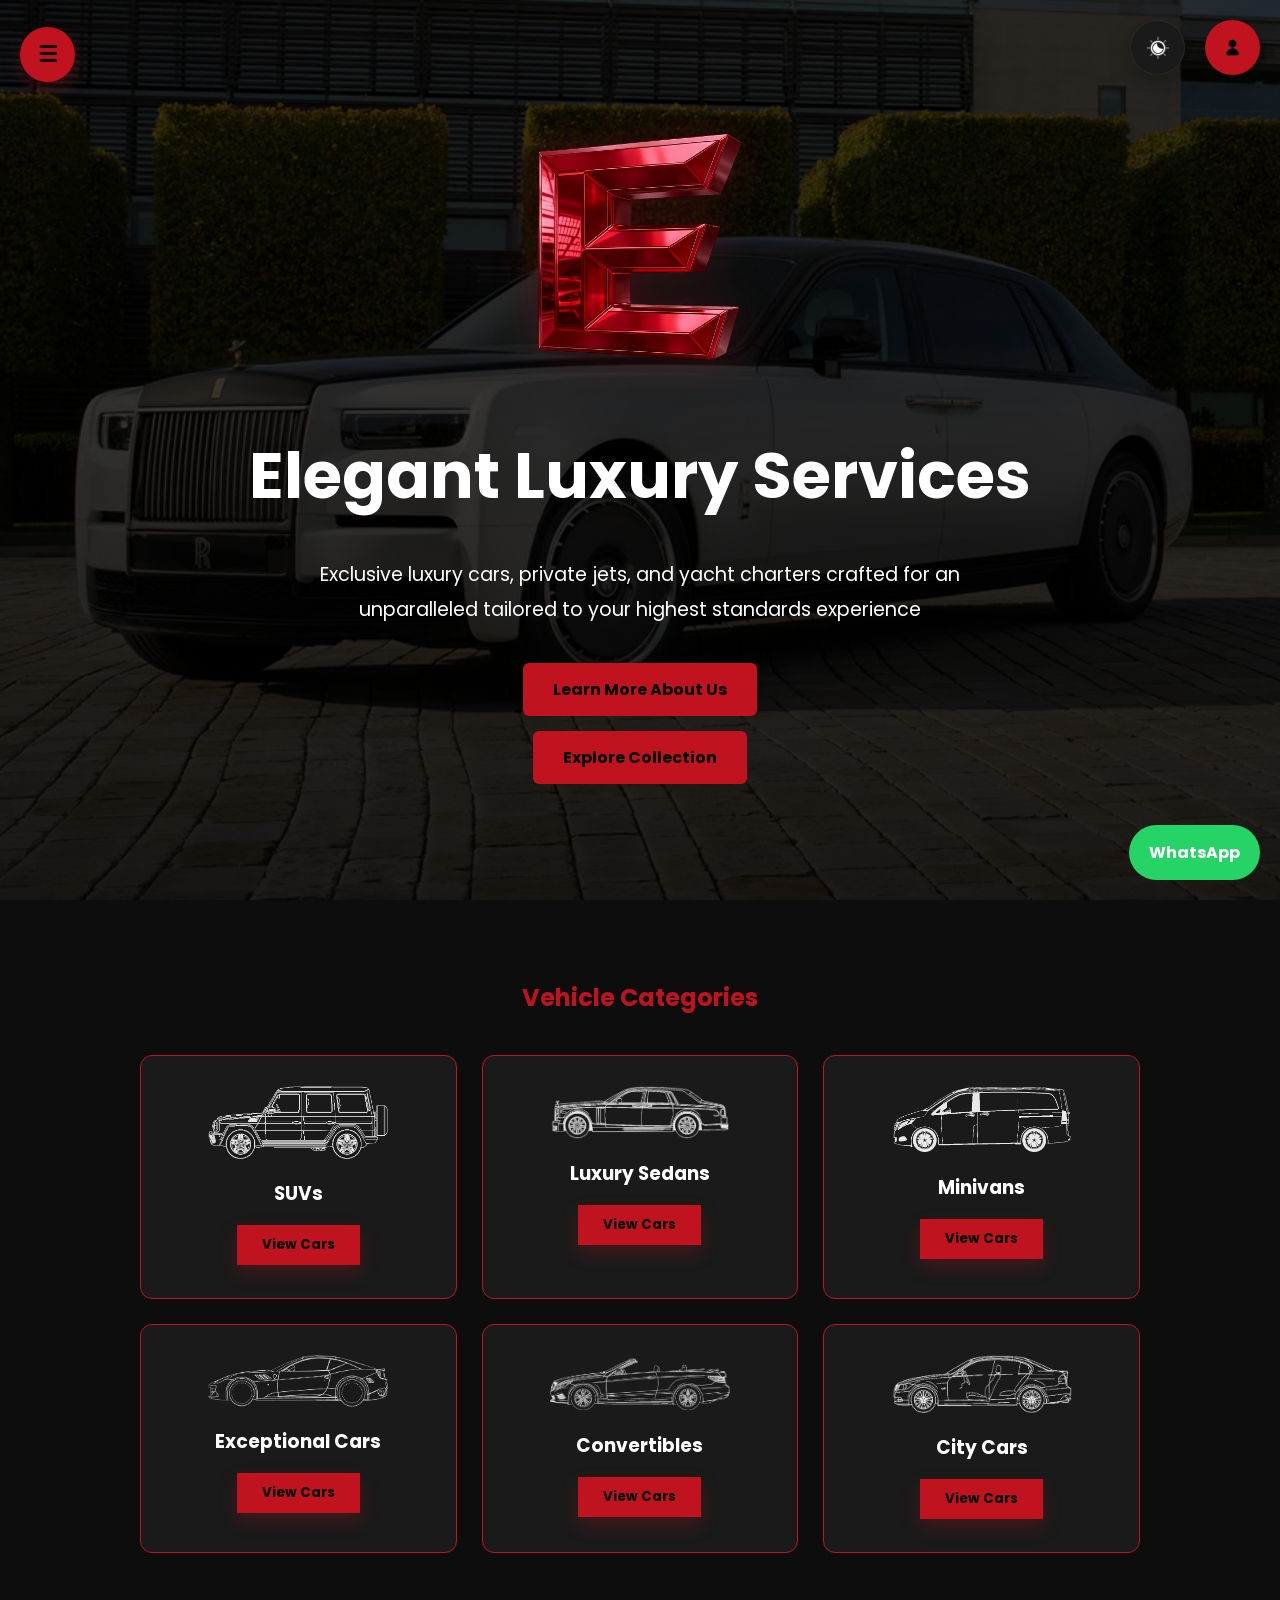
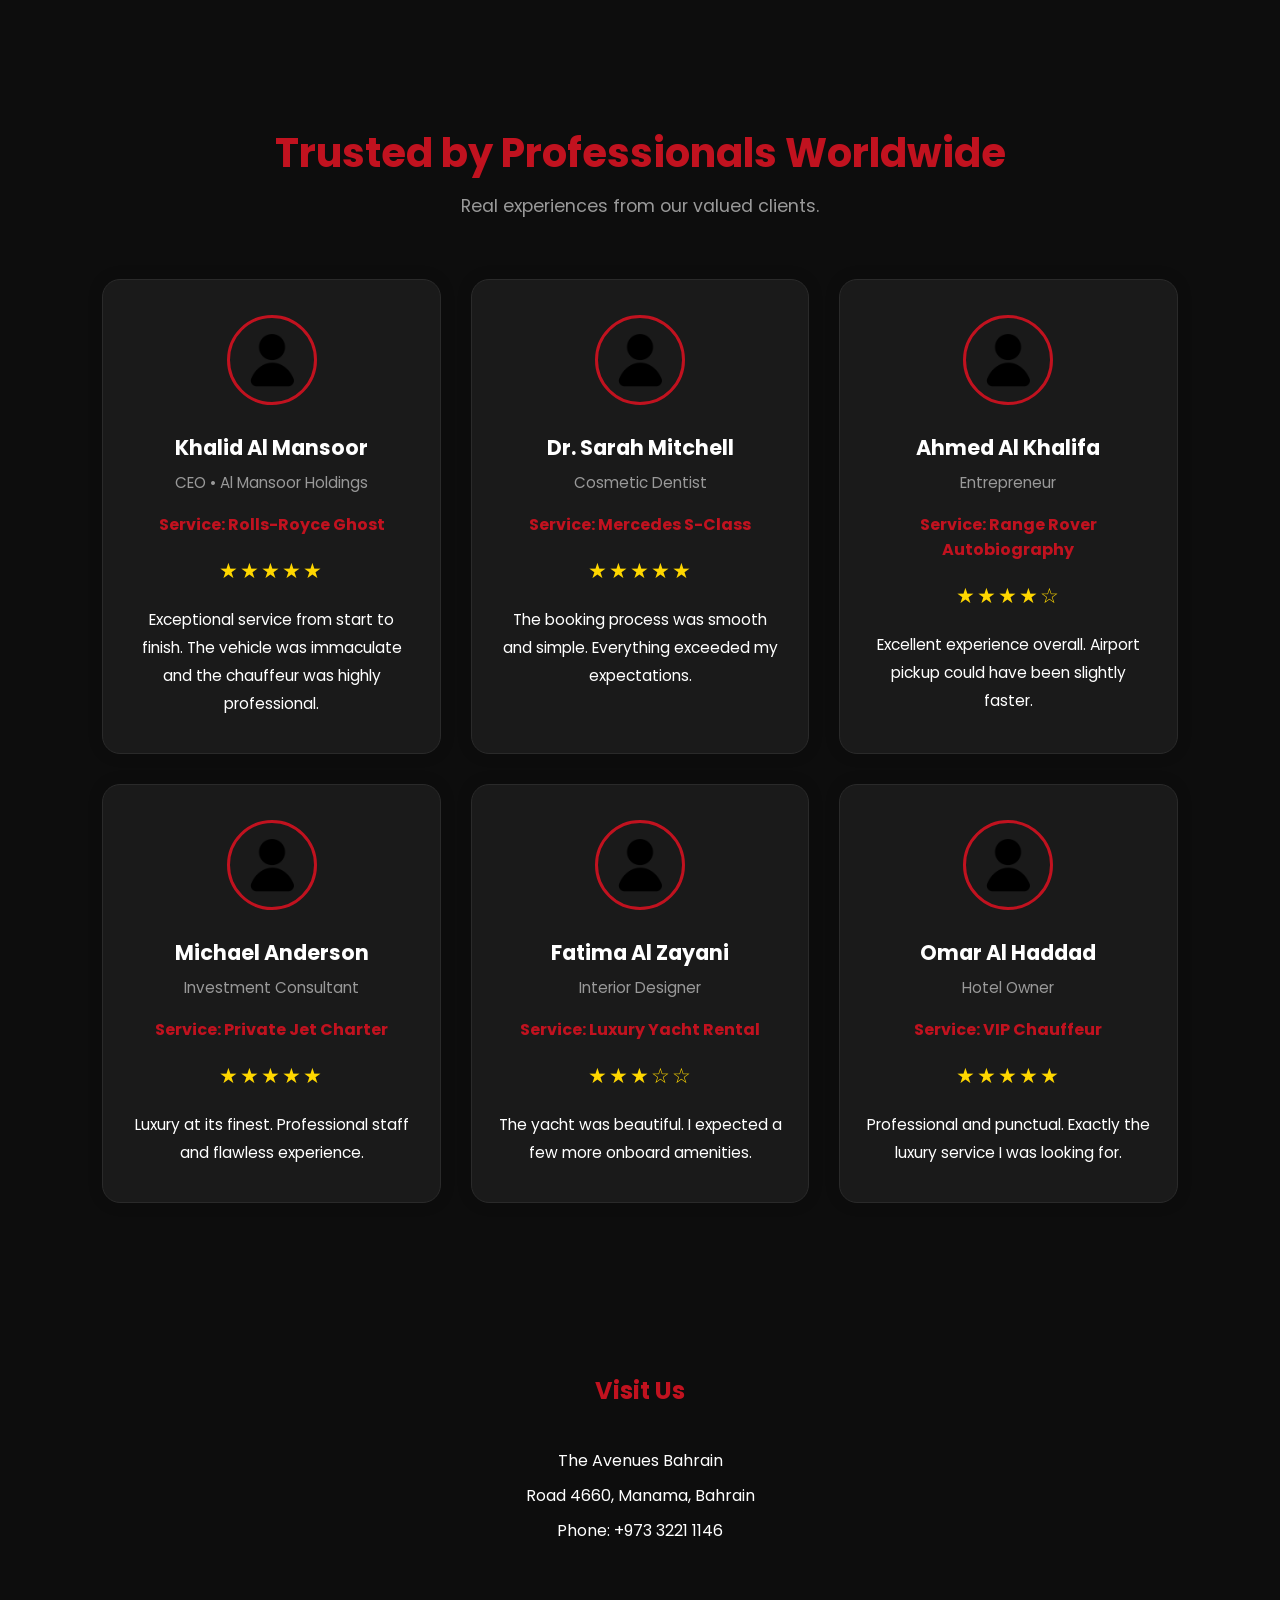
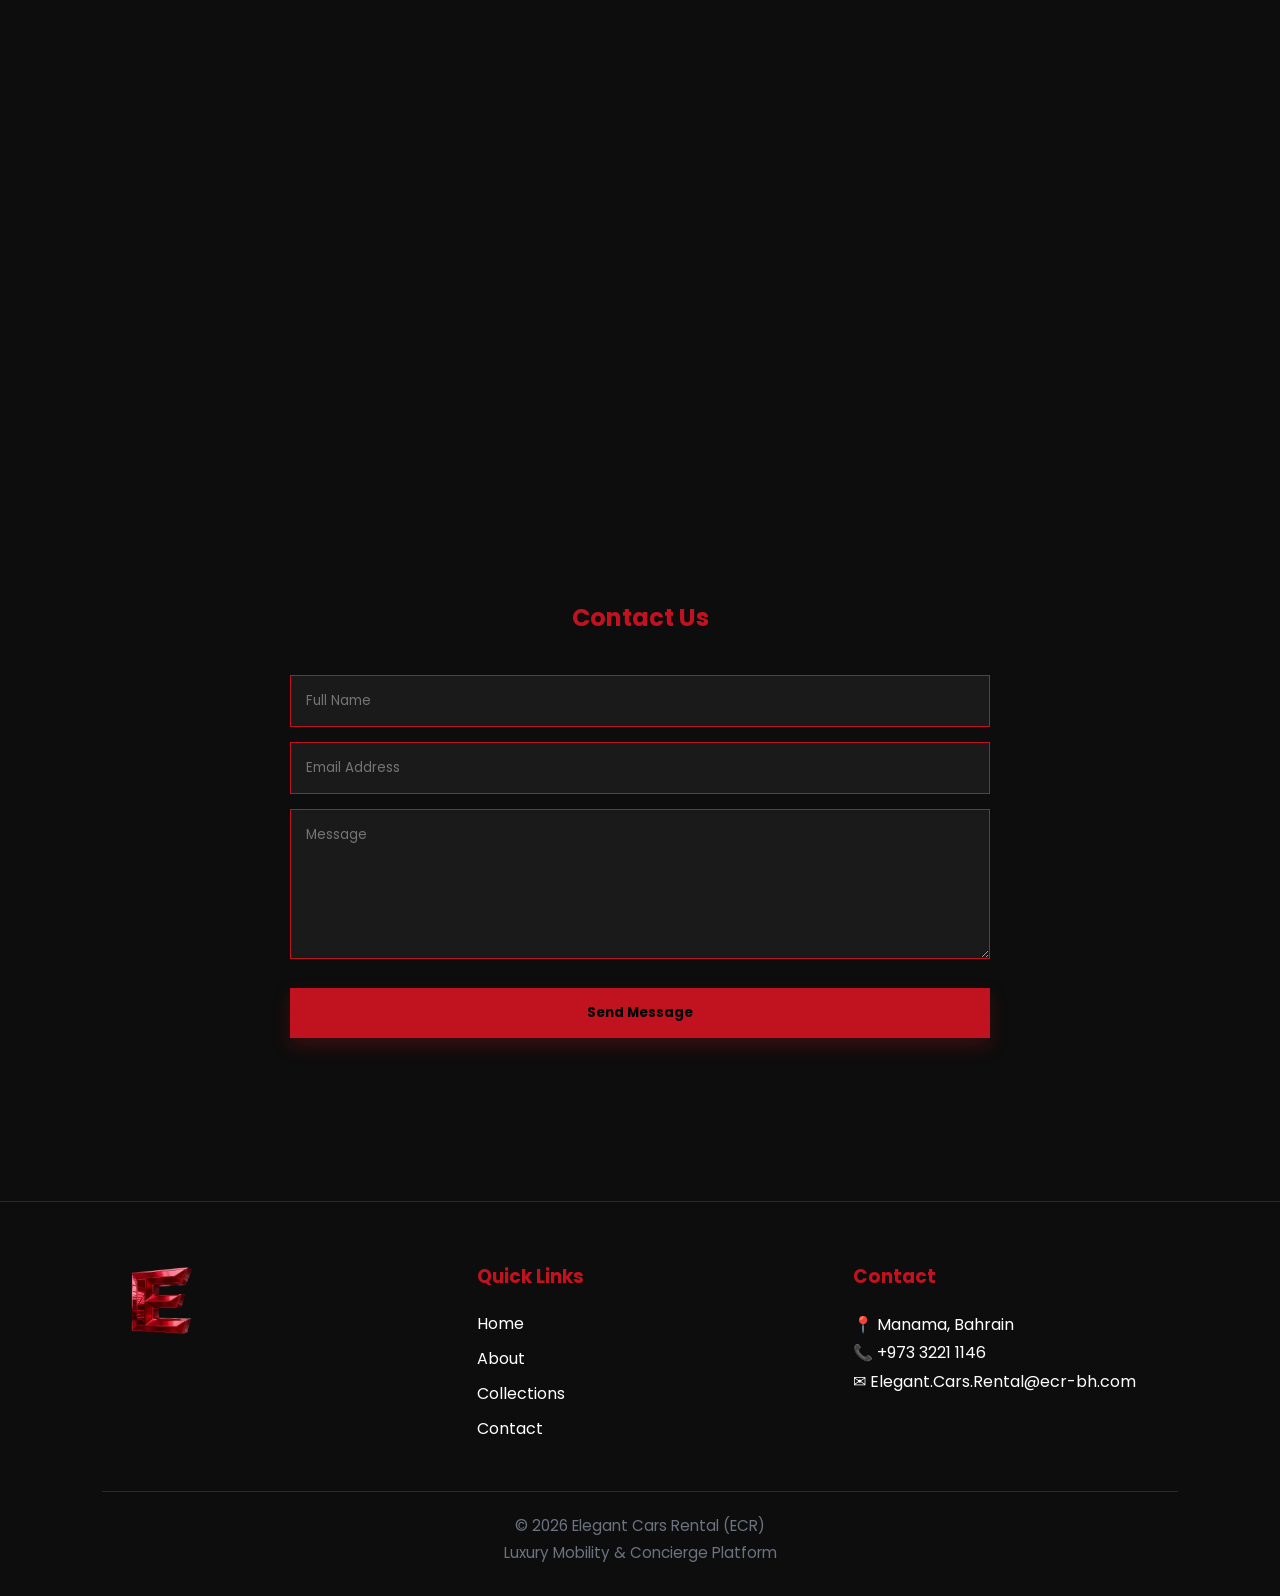
==== commit 03ec39d5: "F" ====
--- a/index.html
+++ b/index.html
@@ -8,7 +8,7 @@
     <meta name="viewport" content="width=device-width, initial-scale=1.0">
 
     <!-- اسم الموقع في المتصفح -->
-    <title>Elegant Cars Rental | Bahrain</title>
+    <title>Elegant Luxury Services</title>
 
     <!-- ربط ملف CSS -->
     <link rel="stylesheet" href="style.css">
@@ -48,13 +48,13 @@
     <div class="hero-content">
         <div class="logo-container">
             <img src="images/logo.png"
-                 alt="Elegant Cars Rental Logo"
+                 alt="Elegant Luxury Services Logo"
                  class="logo">
         </div>
-        <h1>Elegant Cars Rental</h1>
+        <h1>Elegant Luxury Services</h1>
         <p>
-            Luxury Car Rental Services For Tourists,
-            Business Executives And VIP Clients In Bahrain.
+            Exclusive luxury cars, private jets, and yacht charters crafted for an
+            unparalleled tailored to your highest standards experience
         </p>
         <a href="about.html" class="btn-learn-more">Learn More About Us</a>
         <a href="#collections" class="btn">Explore Collection</a>
--- a/style.css
+++ b/style.css
@@ -1,112 +1,73 @@
-/*==================================================
-00 | هوية الموقع والألوان
-==================================================*/
+/*====================================================================
+  00. هوية الموقع ولوحة الألوان (BRAND IDENTITY & VARIABLES)
+====================================================================*/
 :root {
-
-  /* الخلفية */
+  /* المظهر المظلم الافتراضي (Dark Mode) */
   --bg-color: #0D0D0D;
-
-  /* البطاقات */
   --card-color: #1A1A1A;
-
-  /* النص */
   --text-color: #FFFFFF;
-
-  /* اللون الأساسي */
   --primary-color: #C1121F;
-
-  /* Hover */
   --hover-color: #A80F1A;
-
-  /* الحدود */
   --border-color: #2A2A2A;
-
-  /* الظلال */
   --shadow-color: rgba(193, 18, 31, .25);
-
-  /* الحواف */
   --radius: 12px;
-
-  /* سرعة الانتقال */
   --transition: all 0.4s ease;
-
-  /* زر أسود */
   --black: #000000;
-
-  /* زر أبيض */
   --white: #FFFFFF;
-
-  /* لون نجاح */
   --success-color: #22c55e;
-
-  /* لون خطأ */
   --danger-color: #dc2626;
-
-  /* لون ثانوي */
   --secondary-color: #6B7280;
-
-  /* ظل عام */
   --box-shadow: 0 10px 25px rgba(0, 0, 0, .25);
-
-}
-
-/* Light Mode */
+}
+
+/* المظهر المضيء (Light Mode) */
 body.light {
-
   --bg-color: #F5F5F5;
-
   --card-color: #FFFFFF;
-
   --text-color: #111111;
-
   --primary-color: #C1121F;
-
   --hover-color: #8E0E18;
-
   --border-color: #D9D9D9;
-
   --shadow-color: rgba(193, 18, 31, .20);
-
-}
-
-/*==================================================
-01 | الإعدادات العامة
-==================================================*/
-
-/* Reset جميع العناصر */
+}
+
+/*====================================================================
+  01. الإعدادات العامة للصفحات (GLOBAL RESETS & BASE STYLES)
+====================================================================*/
 * {
   margin: 0;
   padding: 0;
   box-sizing: border-box;
   font-family: 'Poppins', sans-serif;
 }
-/* إعدادات الصفحة الأساسية */
+
 body {
   background: var(--bg-color);
   color: var(--text-color);
   overflow-x: hidden;
 }
 
-/*==================================================
-02 | ايققون تغير اللون
-==================================================*/
+/*====================================================================
+  02. زر تغيير المظهر / الوضع الليلي (THEME TOGGLE BUTTON)
+====================================================================*/
 a#theme-toggle.theme-btn {
   position: fixed !important;
-  right: 95px !important; /* إزاحة إجبارية لليسار لمنع التغطية */
-  top: 20px !important;   /* ضبط الارتفاع ليتناسق مع البروفايل */
-  width: 55px !important;  /* حجم مطابق لزر البروفايل */
+  right: 95px !important; 
+  top: 20px !important;   
+  width: 55px !important;  
   height: 55px !important;
-  background-color: #141414 !important; 
+  background-color: var(--card-color) !important; 
+  color: var(--text-color) !important; 
+  border: 1px solid var(--border-color); 
   border-radius: 50% !important;
   display: flex !important;
   justify-content: center !important;
   align-items: center !important;
-  z-index: 9999 !important; /* رفعه فوق أي عنصر آخر */
+  z-index: 9999 !important; 
   transition: var(--transition) !important;
   box-shadow: var(--box-shadow) !important;
 }
 
-/* تعديل حجم الأيقونة بالداخل لتبدو متناسقة */
 a#theme-toggle.theme-btn img {
   width: 26px !important;
   height: 26px !important;
@@ -114,10 +75,9 @@
 }
 
 .theme-btn img {
-  width: 26px; /* حجم الأيقونة داخل الدائرة */
+  width: 26px; 
   height: 26px;
   object-fit: contain;
-  /* تحويل الأيقونة السوداء إلى لون رمادي فاتح مائل للأبيض ليظهر في الوضع المظلم */
   filter: invert(0.7); 
   transition: var(--transition);
 }
@@ -127,41 +87,34 @@
   background-color: #1a1a1a;
 }
 
-/* عندما يتحول الموقع للوضع المضيء، نغير خلفية الزر ولون الأيقونة لتظل واضحة */
 body.light .theme-btn {
   background-color: #f0f0f0;
 }
 
 body.light .theme-btn img {
-  filter: invert(0); /* تعود للونها الأسود الأصلي لتناسب الوضع المضيء */
-}
-/* 1. حل مشكلة وضوح أيقونة الثيم */
+  filter: invert(0); 
+}
+
 .theme-btn img {
   width: 26px;
   height: 26px;
   object-fit: contain;
-  /* يحول الأيقونة السوداء إلى بيضاء ناصعة تماماً لتظهر بوضوح في الوضع المظلم */
   filter: brightness(0) invert(1); 
   transition: var(--transition);
 }
 
-/* عندما يتحول الموقع للوضع المضيء */
 body.light .theme-btn img {
-  /* يعيد الأيقونة إلى لونها الأسود الأصلي لتظهر فوق الخلفية الفاتحة */
   filter: none; 
 }
 
-
-/* 2. حل مشكلة اختفاء صور السيارات في الوضع المضيء */
 body.light .card img {
-  /* يعكس ألوان الصور (من خطوط بيضاء إلى خطوط سوداء فخمة) */
   filter: invert(1); 
   transition: var(--transition);
 }
 
-/*==================================================
-03 | القائمة الجانبية
-==================================================*/
+/*====================================================================
+  03. القائمة الجانبية وأزرار التحكم (SIDEBAR & HEADER NAV)
+====================================================================*/
 .sidebar {
   height: 100%;
   width: 0;
@@ -170,12 +123,11 @@
   top: 0;
   background: var(--card-color);
   overflow-x: hidden;
-  transition: .4s;
+  transition: .2s ease-in-out;
   padding-top: 60px;
   z-index: 1000;
 }
 
-/* روابط القائمة الجانبية */
 .sidebar a {
   display: block;
   padding: 15px 30px;
@@ -189,30 +141,47 @@
   color: black;
 }
 
-/*قفل القائمة الجانبيه*/
+/* إذا كنت تستخدم كرت أو زر لإغلاق القائمة الجانبية تريده دائرياً */
 .closebtn {
   position: absolute;
   right: 20px;
-  top: 10px;
-  font-size: 35px;
-}
-
-/* زر فتح القائمة */
+  top: 15px;
+  width: 40px;
+  height: 40px;
+  border-radius: 50%;
+  background: var(--bg-primary);
+  color: #fff;
+  font-size: 24px;
+  line-height: 1;
+  cursor: pointer;
+  display: flex;
+  justify-content: center;
+  align-items: center;
+}
+.closebtn:hover {
+  transform: scale(1.1);
+}
+
+
 .menu-btn {
   position: fixed;
   left: 20px;
   top: 20px;
-  background:var(--primary-color);
-  color: black;
+  background: var(--primary-color);
+  color: var(--bg-color);
   border: none;
-  padding: 12px 15px;
+  width: 55px;
+  height: 55px;
+  border-radius: 50%;
+  display: flex;
+  justify-content: center;
+  align-items: center;
   font-size: 22px;
   cursor: pointer;
-  border-radius: 6px;
   z-index: 1001;
-}
-
-/* زر الملف الشخصي */
+  transition: var(--transition);
+}
+
 .profile-btn {
   position: fixed;
   right: 20px;
@@ -225,26 +194,22 @@
   justify-content: center;
   align-items: center;
   text-decoration: none;
-box-shadow:var(--box-shadow);
-  transition: var(--transition);
-}
-
-/* صورة زر الملف الشخصي */
+  box-shadow: var(--box-shadow);
+  transition: var(--transition);
+}
+
 .profile-btn img {
   width: 25px;
   height: 25px;
 }
 
-/* حدود زر الملف الشخصي */
 .profile-btn:hover {
   transform: scale(1.1);
 }
 
-/*==================================================
-04 | الصفحة الرئيسية Hero Section
-==================================================*/
-
-/*خلفية وهيكل الـ Hero*/
+/*====================================================================
+  04. واجهة الصفحة الرئيسية (HERO SECTION)
+====================================================================*/
 .hero {
   height: 100vh;
   position: relative;
@@ -258,6 +223,7 @@
   align-items: center;
   text-align: center;
 }
+
 .hero-content {
   display: flex;
   flex-direction: column;
@@ -265,7 +231,6 @@
   gap: 15px;
 }
 
-/* شعار الشركة */
 .logo {
   width: 450px;
   max-width: 90%;
@@ -274,13 +239,11 @@
   filter: drop-shadow(0 0 20px var(--shadow-color));
 }
 
-/* نص اسم المتجر*/
 .hero h1 {
   font-size: 4rem;
-  color:var(--white);
-}
-
-/* نص التعريف عن المتجر*/
+  color: var(--white);
+}
+
 .hero p {
   font-size: 1.2rem;
   margin: 20px 0;
@@ -289,11 +252,9 @@
   color: var(--white);
 }
 
-/*==================================================
-05 | الأزرار
-==================================================*/
-
-/* 1. زر Explore Collection الرئيسي */
+/*====================================================================
+  05. أزرار الموقع العامة (BUTTONS COMPONENTS)
+====================================================================*/
 .btn {
   background: var(--primary-color);
   color: black;
@@ -303,7 +264,6 @@
   border-radius: 6px;
 }
 
-/* 2. التنسيق الافتراضي لجميع أزرار الموقع */
 button {
   margin-top: 10px;
   padding: 10px 20px;
@@ -311,12 +271,11 @@
   border: none;
   cursor: pointer;
   font-weight: bold;
-  transform:translateY(-3px);
-  transition:var(--transition);
-  box-shadow:0 8px 18px var(--shadow-color);
-}
-
-/* 3. زر Learn More About Us الرئيسي */
+  transform: translateY(-3px);
+  transition: var(--transition);
+  box-shadow: 0 8px 18px var(--shadow-color);
+}
+
 .btn-learn-more {
   background: var(--primary-color);
   color: black;
@@ -326,7 +285,6 @@
   border-radius: 6px;
 }
 
-/* 4. زر الرجوع الخاص بصفحات الأقسام فرعية */
 .back-btn {
   display: inline-block;
   padding: 12px 25px;
@@ -343,11 +301,9 @@
   transform: scale(1.05);
 }
 
-/*==================================================
-06 | أقسام السيارات
-==================================================*/
-
-/*المسافات والعناوين الرئيسية*/
+/*====================================================================
+  06. شبكة مجموعات تصنيفات السيارات (CATEGORIES GRID)
+====================================================================*/
 .collections {
   padding: 80px 8%;
 }
@@ -360,7 +316,6 @@
   margin-bottom: 40px;
 }
 
-/*توزيع شبكة العرض (Grid)*/
 .grid {
   display: grid;
   grid-template-columns: repeat(3, 1fr);
@@ -369,14 +324,12 @@
   margin: auto;
 }
 
-/*==================================================
-07 | بطاقات السيارات
-==================================================*/
-
-/*هيكل وتصميم البطاقة*/
+/*====================================================================
+  07. بطاقات استعراض التصنيفات (CATEGORY CARDS)
+====================================================================*/
 .card {
   background: var(--card-color);
-  color:var(--text-color);
+  color: var(--text-color);
   padding: 30px;
   text-align: center;
   transition: var(--transition);
@@ -384,14 +337,12 @@
   border-radius: var(--radius);
 }
 
-/*تأثيرات الحركية والإضاءة للبطاقة*/
 .card:hover {
-transform:translateY(-8px);
-transition:var(--transition);
-box-shadow:0 12px 25px var(--shadow-color);
-}
-
-/*تنسيق وتأثيرات الصورة داخل البطاقة*/
+  transform: translateY(-8px);
+  transition: var(--transition);
+  box-shadow: 0 12px 25px var(--shadow-color);
+}
+
 .card img {
   width: 180px;
   height: auto;
@@ -406,7 +357,6 @@
   opacity: 1;
 }
 
-/* زر بطاقات الأقسام */
 .card button {
   margin-top: 20px;
   padding: 10px 25px;
@@ -416,11 +366,9 @@
   cursor: pointer;
 }
 
-/*==================================================
-08 | معرض السيارات
-==================================================*/
-
-/*توزيع شبكة المعرض*/
+/*====================================================================
+  08. معرض صور السيارات الفاخرة (VEHICLES GALLERY)
+====================================================================*/
 .gallery {
   display: grid;
   grid-template-columns: repeat(3, 1fr);
@@ -430,14 +378,13 @@
   margin: auto;
 }
 
-/*تصميم عنصر المعرض والظلال*/
 .gallery-item {
   background: var(--card-color);
   border: 1px solid var(--primary-color);
   border-radius: var(--radius);
   padding: 15px;
   text-align: center;
-  transform:scale(1.03);
+  transform: scale(1.03);
   transition: var(--transition);
 }
 
@@ -454,59 +401,237 @@
   box-shadow: var(--box-shadow);
 }
 
-/*==================================================
-09 | نافذة الحجز
-==================================================*/
-
-/*خلفية النافذة المنبثقة (Modal)*/
-.modal {
-  display: none;
+/*====================================================================
+  09. لوحة المعاينة وتفاصيل الحجز الجانبية (PREVIEW DRAWER)
+====================================================================*/
+.drawer-overlay {
   position: fixed;
   top: 0;
   left: 0;
   width: 100%;
   height: 100%;
-  background: rgba(0, 0, 0, 0.8);
+  background: rgba(0, 0, 0, 0.4);
+  z-index: 2000;
+  opacity: 0;
+  visibility: hidden;
+  transition: opacity 0.4s ease, visibility 0.4s ease;
+  backdrop-filter: blur(8px);
+  -webkit-backdrop-filter: blur(8px);
+}
+
+.drawer-overlay.active {
+  opacity: 1;
+  visibility: visible;
+}
+
+.drawer-panel {
+  position: fixed;
+  top: 0;
+  right: -100%;
+  width: 85%;
+  max-width: 1250px;
+  height: 100vh;
+  background: var(--card-color);
+  color: var(--text-color);
+  box-shadow: -15px 0 40px rgba(0, 0, 0, 0.6);
+  display: flex;
+  transition: right 0.4s cubic-bezier(0.25, 1, 0.5, 1);
+  z-index: 2001;
+  overflow-y: auto; 
+}
+
+.drawer-overlay.active .drawer-panel {
+  right: 0;
+}
+
+.drawer-close-btn {
+  position: absolute;
+  top: 25px;
+  right: 25px;
+  width: 55px;
+  height: 55px;
+  border-radius: 50%;
+  background: var(--bg-primary)#111;
+  border: none;
+  font-size: 2.8rem;
+  color: var(--bg-primary);
+  font-size: 2rem;
+  display: flex;
   justify-content: center;
   align-items: center;
-  z-index: 9999;
-}
-
-/*صندوق البيانات الداخلي والقوائم*/
-.modal-box {
+  cursor: pointer;
+  z-index: 2010;
+  line-height: 1;
+  transition: transform 0.2s ease;
+}
+
+.drawer-close-btn:hover { 
+  transform: scale(1.15); 
+}
+
+.drawer-left {
+  flex: 1.4;
+  background: rgba(20, 20, 20, 0.12) !important;
+  backdrop-filter: blur(35px) !important;
+  -webkit-backdrop-filter: blur(35px) !important;
+  display: flex;
+  align-items: center;
+  justify-content: center; 
+  padding: 0px !important;  
+  position: relative;
+  border-right: 1px solid rgba(128, 128, 128, 0.15);
+}
+
+.image-container-wrapper {
+  flex: 1;
+  display: flex;
+  justify-content: center; 
+  align-items: center;     
+  width: 100% !important;
+  height: 80vh;
+}
+
+.image-container-wrapper img#drawerCarImage {
+  width: 95% !important;   
+  height: auto;
+  max-height: 70vh;
+  object-fit: contain !important;
+  filter: drop-shadow(0 20px 40px rgba(0, 0, 0, 0.7));
+}
+
+.slide-arrow {
+  position: absolute; 
+  top: 50%;
+  transform: translateY(-50%);
+  background: var(--card-color) !important;
+  border: 1px solid var(--primary-color) !important;
+  border-radius: 50%;
+  width: 55px;
+  height: 55px;
+  display: flex;
+  align-items: center;
+  justify-content: center;
+  cursor: pointer;
+  z-index: 2005;
+  box-shadow: 0 4px 15px rgba(0, 0, 0, 0.3);
+  transition: transform 0.2s, background-color 0.3s;
+}
+
+.left-arrow { left: 25px; }  
+.right-arrow { right: 25px; } 
+
+.slide-arrow img { width: 22px; height: 22px; filter: var(--text-color); }
+.slide-arrow:hover { transform: translateY(-50%) scale(1.1); background: var(--primary-color) !important; }
+.slide-arrow:hover img { filter: brightness(0) invert(1); }
+
+.drawer-right {
+  flex: 1;
+  padding: 45px;
+  display: flex;
+  flex-direction: column;
+  justify-content: space-between;
+  overflow-y: auto;
   background: var(--card-color);
-  padding: 30px;
-  border: 1px solid var(--primary-color);
-  width: 350px;
-  border-radius: var(--radius);
-  text-align: center;
-}
-
-.modal-box select {
+}
+
+#drawerCarName {
+  font-size: 2.4rem;
+  font-weight: 700;
+  color: var(--primary-color);
+  text-align: center !important; 
+  margin-top: 10px;
+}
+
+.section-title {
+  font-size: 1.3rem;
+  margin-bottom: 15px;
+  color: var(--text-color);
+  opacity: 0.9;
+}
+
+.drawer-line { border: 0; height: 1px; background: rgba(128, 128, 128, 0.2); margin: 20px 0; }
+
+.details-list { display: flex; flex-direction: column; gap: 12px; margin-bottom: 25px; }
+
+.details-row {
+  display: flex;
+  justify-content: space-between;
+  align-items: center;
+  padding: 14px 5px;
+  border-bottom: 1px solid rgba(128, 128, 128, 0.15);
+  font-size: 1.05rem;
+}
+
+.detail-label {
+  color: var(--text-color);
+  font-weight: 600;
+  display: flex;
+  align-items: center;
+  gap: 12px; 
+}
+
+.spec-icon {
+  width: 24px;
+  height: 24px;
+  object-fit: contain;
+}
+
+.detail-value { color: var(--primary-color); font-weight: 700; }
+
+.booking-controls .input-group { display: flex; flex-direction: column; gap: 8px; margin-bottom: 15px; }
+.booking-controls label { font-size: 0.95rem; font-weight: 600; }
+
+.booking-controls input[type="date"],
+.booking-controls input[type="time"], 
+.booking-controls select {
   width: 100%;
-  padding: 10px;
-  margin: 10px 0;
-  background: var(--card-color);
-  color: var(--text-color);
-  border: 1px solid var(--primary-color);
-}
-
-.modal-box h3 {
-  color: var(--primary-color);
-  margin: 15px 0;
-}
-
-/*زر إغلاق النافذة*/
-.close {
-  background: var(--primary-color);
-  margin-top: 10px;
-}
-
-/*==================================================
-10 | النماذج
-==================================================*/
-
-/*حقول الإدخال ونصوص الكتابة*/
+  padding: 14px;
+  font-size: 1rem;
+  border-radius: 8px;
+  outline: none;
+  background: #1e1e1e !important;   
+  border: 1px solid #ffffff !important; 
+  color: #ffffff !important;
+  color-scheme: dark !important;
+  transition: all 0.3s ease;
+}
+
+body.light .booking-controls input[type="date"],
+body.light .booking-controls input[type="time"],
+body.light .booking-controls select {
+  background: #e0e0e0 !important;   
+  border: 1px solid #000000 !important; 
+  color: #000000 !important;
+  color-scheme: light !important;      
+}
+
+.price-action-zone { margin-top: 25px; border-top: 1px solid rgba(128, 128, 128, 0.2); padding-top: 20px; }
+.price-display { font-size: 1.4rem; margin-bottom: 15px; font-weight: 600; display: flex; justify-content: space-between; align-items: center; }
+.price-display span { color: var(--primary-color); font-size: 2.2rem; font-weight: 800; }
+.book-now-final-btn {
+  width: 100%; padding: 16px; background: var(--primary-color); color: #fff;
+  border: none; font-weight: 700; font-size: 1.15rem; border-radius: 8px; cursor: pointer; transition: background 0.3s;
+}
+.book-now-final-btn:hover { background: var(--hover-color); }
+
+.slide-arrow img,
+.spec-icon {
+    filter: brightness(0) invert(1); 
+    transition: filter 0.3s ease;
+}
+
+body.light .slide-arrow img,
+body.light .spec-icon {
+    filter: brightness(0) grayscale(1); 
+}
+
+body.light .slide-arrow:hover img {
+    filter: brightness(0) invert(1);
+}
+
+/*====================================================================
+  10. نماذج حقول الإدخال العامة (INPUTS & FORMS STYLES)
+====================================================================*/
 form {
   max-width: 700px;
   margin: auto;
@@ -526,7 +651,6 @@
   height: 150px;
 }
 
-/*زر إرسال النموذج*/
 form button {
   width: 100%;
   padding: 15px;
@@ -536,9 +660,20 @@
   cursor: pointer;
 }
 
-/*==================================================
-11 | صفحة تسجيل الدخول
-==================================================*/
+/*====================================================================
+  11. واجهة صفحة تسجيل الدخول (LOGIN PAGE STYLES)
+====================================================================*/
+.login-page {
+  position: relative;
+  min-height: 100vh;
+  overflow: hidden;
+  background: var(--bg-color);
+  transition: background 0.3s ease;
+  display: flex;
+  justify-content: center;
+  align-items: center;
+}
+
 .login-box {
   width: 400px;
   max-width: 90%;
@@ -549,19 +684,20 @@
   border-radius: 15px;
   text-align: center;
   box-shadow: var(--box-shadow);
-}
-
-/* عنوان تسجيل الدخول */
+  position: relative;
+  z-index: 5;
+  backdrop-filter: blur(8px);
+  transition: background 0.3s ease, color 0.3s ease;
+}
+
 .login-box h2 {
   color: var(--primary-color);
   margin-bottom: 10px;
 }
 
-/* النص التعريفي */
 .login-box p {
   margin-bottom: 20px;
 }
-
 
 .login-box input {
   width: 100%;
@@ -572,7 +708,6 @@
   color: var(--text-color);
 }
 
-/* زر تسجيل الدخول */
 .login-box button {
   width: 100%;
   padding: 12px;
@@ -582,24 +717,56 @@
   font-weight: bold;
 }
 
-/* رسالة الخطأ */
 #msg {
   margin-top: 15px;
   color: red;
   font-weight: bold;
 }
 
-/*==================================================
-12 | رؤوس الصفحات
-==================================================*/
-
-/* تنسيق الهيدر للقسم */
+.login-bg-particles {
+  position: absolute;
+  top: 0;
+  left: 0;
+  width: 100%;
+  height: 100%;
+  z-index: 1;
+  pointer-events: none;
+}
+
+.particle {
+  position: absolute;
+  top: -10px;
+  background: var(--primary-color);
+  border-radius: 50%;
+  box-shadow: 0 0 8px var(--primary-color);
+  animation: fall linear forwards;
+}
+
+@keyframes fall {
+  0% {
+    transform: translateY(0);
+    opacity: 0;
+  }
+  10% {
+    opacity: 0.5;
+  }
+  90% {
+    opacity: 0.5;
+  }
+  100% {
+    transform: translateY(100vh);
+    opacity: 0;
+  }
+}
+
+/*====================================================================
+  12. رؤوس الصفحات واللوحات الفنية (PAGE HEADERS)
+====================================================================*/
 .page-header {
   text-align: center;
   padding: 40px 20px;
 }
 
-/* العناوين والخطوط التجميلية*/
 .page-title {
   font-size: 3rem;
   color: var(--primary-color);
@@ -619,11 +786,9 @@
   padding-top: 20px;
 }
 
-/*==================================================
-13 | صفحة الموقع
-==================================================*/
-
-/*الخريطة والـ iframe*/
+/*====================================================================
+  13. خريطة الموقع وشعارات العرض (LOCATION & LOGOS)
+====================================================================*/
 .location {
   padding: 80px 8%;
   text-align: center;
@@ -641,7 +806,6 @@
   border-radius: var(--radius);
 }
 
-/*التحكم بأحجام الشعارات المختلفة*/
 .main-logo {
   width: 320px;
   max-width: 85%;
@@ -665,15 +829,9 @@
   filter: drop-shadow(0 0 15px var(--shadow-color));
 }
 
-
-/*==================================================
-14 | صفحة عن الشركة (About Us)
-==================================================*/
-/*==================================================
-About Page Redesign Core
-==================================================*/
-
-/* Brand Subtitle under Page Title */
+/*====================================================================
+  14. صفحة من نحن والتعريف بالشركة (ABOUT US STYLES)
+====================================================================*/
 .brand-subtitle {
   font-size: 1.1rem;
   letter-spacing: 2px;
@@ -683,9 +841,6 @@
   margin-bottom: 25px;
 }
 
-/*==================================================
-About Hero & Automatic Slider
-==================================================*/
 .about-hero {
   position: relative;
   height: 80vh;
@@ -717,7 +872,7 @@
   background-position: center;
   background-repeat: no-repeat;
   opacity: 0;
-  transition: opacity 1.5s ease-in-out; /* Smooth fade effect */
+  transition: opacity 1.5s ease-in-out; 
 }
 
 .hero-slide.active {
@@ -730,7 +885,7 @@
   left: 0;
   width: 100%;
   height: 100%;
-  background: rgba(0, 0, 0, 0.65); /* Black transparent layer overlay */
+  background: rgba(0, 0, 0, 0.65); 
   z-index: 2;
 }
 
@@ -761,9 +916,6 @@
   text-shadow: 0 2px 10px rgba(0,0,0,0.8);
 }
 
-/*==================================================
-Centered Content Containers (Who We Are & Vision)
-==================================================*/
 .about-container-centered {
   padding: 60px 8%;
   background: var(--bg-color);
@@ -797,15 +949,11 @@
   font-weight: 300;
 }
 
-/* Red glow accent on central boxes when hovered */
 .about-content-box:hover {
   border-color: var(--primary-color);
   box-shadow: 0 8px 30px var(--shadow-color);
 }
 
-/*==================================================
-Services Grid Section (6 Premium Cards)
-==================================================*/
 .about-services-section {
   padding: 80px 8%;
   background: var(--bg-color);
@@ -866,7 +1014,6 @@
   font-weight: 300;
 }
 
-/* Modern Luxury Red Glow Hover Transitions */
 .about-service-card:hover {
   transform: translateY(-8px);
   border-color: var(--primary-color);
@@ -881,9 +1028,9 @@
   color: var(--text-color);
 }
 
-/*==================================================
-Why Choose Us (6 Feature Boxes)
-==================================================*/
+/*====================================================================
+  15. ميزات الشركة ولماذا تختارنا (WHY CHOOSE US STYLES)
+====================================================================*/
 .why-choose-section {
   padding: 80px 8%;
   background: var(--bg-color);
@@ -925,7 +1072,6 @@
   color: var(--secondary-color);
 }
 
-/* Feature Hover Animation */
 .feature-box:hover {
   transform: translateY(-5px);
   border-color: var(--primary-color);
@@ -940,56 +1086,15 @@
   color: var(--text-color);
 }
 
-/*==================================================
-Footer Meta Styles Adjustments
-==================================================*/
-.footer-platform {
-  font-size: 0.85rem;
-  margin-top: 8px;
-  letter-spacing: 1px;
-  color: var(--secondary-color);
-  text-transform: uppercase;
-}
-
-/*==================================================
-Responsive Queries for Redesigned Grid Elements
-==================================================*/
-@media (max-width: 1024px) {
-  .about-services-grid,
-  .why-choose-grid {
-    grid-template-columns: repeat(2, 1fr);
-  }
-}
-
-@media (max-width: 768px) {
-  .about-hero .hero-content h1 {
-    font-size: 2.5rem;
-  }
-  .about-hero .hero-content p {
-    font-size: 1.1rem;
-  }
-  .about-services-grid,
-  .why-choose-grid {
-    grid-template-columns: 1fr;
-    gap: 20px;
-  }
-  .about-content-box {
-    padding: 25px 15px;
-  }
-}
-
-/*==================================================
-Theme Toggle Button Fixing (Floating Style)
-==================================================*/
 .theme-btn {
-  position: fixed; /* يجعله عائماً وثابتاً في زاوية الشاشة */
+  position: fixed; 
   top: 25px;
   right: 25px;
-  z-index: 9999; /* ليكون دائماً فوق كل العناصر */
+  z-index: 9999; 
   background: var(--card-color);
   border: 1px solid var(--border-color);
   padding: 10px;
-  border-radius: 50%; /* يجعله دائرياً بشكل فخم */
+  border-radius: 50%; 
   width: 45px;
   height: 45px;
   display: flex;
@@ -1011,18 +1116,16 @@
   transition: var(--transition);
 }
 
-/*==================================================
-15 | صفحة التواصل
-==================================================*/
+/*====================================================================
+  16. صفحة الاتصال والتواصل معنا (CONTACT US STYLES)
+====================================================================*/
 .contact {
   padding: 80px 8%;
 }
 
-/*==================================================
-16 | زر الواتساب
-==================================================*/
-
-/*الزر العائم والتأثير الحركي*/
+/*====================================================================
+  17. زر المحادثة الفورية واتساب (WHATSAPP ACCENT STYLES)
+====================================================================*/
 .whatsapp {
   position: fixed;
   bottom: 20px;
@@ -1040,332 +1143,267 @@
   transform: scale(1.1);
 }
 
-/*==================================================
-17 | Footer
-==================================================*/
-
-.footer{
-
-background:#111;
-
-padding:60px 8% 30px;
-
-border-top:1px solid var(--border-color);
-
-margin-top:80px;
-
-}
-
-.footer-container{
-
-display:grid;
-
-grid-template-columns:repeat(3,1fr);
-
-gap:50px;
-
-max-width:1200px;
-
-margin:auto;
-
-}
-
-.footer-box h3{
-
-color:var(--primary-color);
-
-margin-bottom:20px;
-
-}
-
-.footer-box p{
-
-line-height:1.8;
-
-color:var(--text-color);
-
-}
-
-.footer-box a{
-
-display:block;
-
-margin:10px 0;
-
-color:var(--text-color);
-
-text-decoration:none;
-
-transition:var(--transition);
-
-}
-
-.footer-box a:hover{
-
-color:var(--primary-color);
-
-padding-left:8px;
-
-}
-
-.footer-logo{
-
-width:120px;
-
-margin-bottom:20px;
-
-}
-
-.footer hr{
-
-margin:40px 0 20px;
-
-border:none;
-
-height:1px;
-
-background:var(--border-color);
-
-}
-
-.copyright{
-
-text-align:center;
-
-font-size:.95rem;
-
-line-height:1.8;
-
-color:#888;
-
-}
-
-@media(max-width:768px){
-
-.footer-container{
-
-grid-template-columns:1fr;
-
-text-align:center;
-
-}
-
-.footer-box a:hover{
-
-padding-left:0;
-
-}
-
-}
-
-/*==================================================
-18 | Customer Reviews
-==================================================*/
-
-.reviews{
-
-padding:90px 8%;
-
-text-align:center;
-
-}
-
-.reviews h2{
-
-font-size:2.5rem;
-
-color:var(--primary-color);
-
-margin-bottom:10px;
-
-}
-
-.reviews-subtitle{
-
-color:#999;
-
-margin-bottom:60px;
-
-font-size:1.1rem;
-
-}
-
-.reviews-grid{
-
-display:grid;
-
-grid-template-columns:repeat(3,1fr);
-
-gap:30px;
-
-max-width:1300px;
-
-margin:auto;
-
-}
-
-.review-card{
-
-background:var(--card-color);
-
-border:1px solid var(--border-color);
-
-border-radius:18px;
-
-padding:35px 25px;
-
-transition:var(--transition);
-
-box-shadow:0 0 15px rgba(0,0,0,.15);
-
-}
-
-.review-card:hover{
-
-transform:translateY(-10px);
-
-box-shadow:0 0 20px rgba(255,0,0,.25);
-
-border-color:var(--primary-color);
-
-}
-
-.review-img{
-
-width:90px;
-
-height:90px;
-
-border-radius:50%;
-
-object-fit:cover;
-
-margin-bottom:20px;
-
-border:3px solid var(--primary-color);
-
-}
-
-.review-card h3{
-
-font-size:1.3rem;
-
-margin-bottom:8px;
-
-color:var(--text-color);
-
-}
-
-.job{
-
-display:block;
-
-color:#999;
-
-margin-bottom:18px;
-
-font-size:.95rem;
-
-}
-
-.service{
-
-font-weight:bold;
-
-color:var(--primary-color);
-
-margin-bottom:18px;
-
-}
-
-.stars{
-
-font-size:1.3rem;
-
-color:#FFD700;
-
-margin-bottom:20px;
-
-letter-spacing:2px;
-
-}
-
-.review-text{
-
-line-height:1.8;
-
-color:var(--text-color);
-
-font-size:.97rem;
-
-}
-
-/*============================
-Responsive
-============================*/
+/*====================================================================
+  18. تذييل الصفحة والقوائم السفلية (FOOTER CONTAINER)
+====================================================================*/
+.footer {
+  background: var(--bg-primary);
+  padding: 60px 8% 30px;
+  border-top: 1px solid var(--border-color);
+  margin-top: 80px;
+}
+
+.footer-container {
+  display: grid;
+  grid-template-columns: repeat(3,1fr);
+  gap: 50px;
+  max-width: 1200px;
+  margin: auto;
+}
+
+.footer-box h3 {
+  color: var(--primary-color);
+  margin-bottom: 20px;
+}
+
+.footer-box p {
+  line-height: 1.8;
+  color: var(--text-color);
+}
+
+.footer-box a {
+  display: block;
+  margin: 10px 0;
+  color: var(--text-color);
+  text-decoration: none;
+  transition: var(--transition);
+}
+
+.footer-box a:hover {
+  color: var(--primary-color);
+  padding-left: 8px;
+}
+
+.footer-logo {
+  width: 120px;
+  margin-bottom: 20px;
+}
+
+.footer hr {
+  margin: 40px 0 20px;
+  border: none;
+  height: 1px;
+  background: var(--border-color);
+}
+
+.copyright {
+  text-align: center;
+  font-size: .95rem;
+  line-height: 1.8;
+  color: var(--secondary-color);
+}
+
+/*====================================================================
+  19. آراء وتوصيات العملاء المميزين (CUSTOMER REVIEWS STYLES)
+====================================================================*/
+.reviews {
+  padding: 90px 8%;
+  text-align: center;
+}
+
+.reviews h2 {
+  font-size: 2.5rem;
+  color: var(--primary-color);
+  margin-bottom: 10px;
+}
+
+.reviews-subtitle {
+  color: #999;
+  margin-bottom: 60px;
+  font-size: 1.1rem;
+}
+
+.reviews-grid {
+  display: grid;
+  grid-template-columns: repeat(3,1fr);
+  gap: 30px;
+  max-width: 1300px;
+  margin: auto;
+}
+
+.review-card {
+  background: var(--card-color);
+  border: 1px solid var(--border-color);
+  border-radius: 18px;
+  padding: 35px 25px;
+  transition: var(--transition);
+  box-shadow: 0 0 15px rgba(0,0,0,.15);
+}
+
+.review-card:hover {
+  transform: translateY(-10px);
+  box-shadow: 0 0 20px rgba(255,0,0,.25);
+  border-color: var(--primary-color);
+}
+
+.review-img {
+  width: 90px;
+  height: 90px;
+  border-radius: 50%;
+  object-fit: cover;
+  margin-bottom: 20px;
+  border: 3px solid var(--primary-color);
+}
+
+.review-card h3 {
+  font-size: 1.3rem;
+  margin-bottom: 8px;
+  color: var(--text-color);
+}
+
+.job {
+  display: block;
+  color: #999;
+  margin-bottom: 18px;
+  font-size: .95rem;
+}
+
+.service {
+  font-weight: bold;
+  color: var(--primary-color);
+  margin-bottom: 18px;
+}
+
+.stars {
+  font-size: 1.3rem;
+  color: #FFD700;
+  margin-bottom: 20px;
+  letter-spacing: 2px;
+}
+
+.review-text {
+  line-height: 1.8;
+  color: var(--text-color);
+  font-size: .97rem;
+}
+
+/*====================================================================
+  20. استعلامات الوسائط والتجاوب التام (RESPONSIVE QUERIES)
+====================================================================*/
+@media (max-width: 1024px) {
+  .about-services-grid,
+  .why-choose-grid {
+    grid-template-columns: repeat(2, 1fr);
+  }
+}
 
 @media(max-width:1000px){
-
-.reviews-grid{
-
-grid-template-columns:repeat(2,1fr);
-
-}
-
-}
-
-@media(max-width:700px){
-
-.reviews-grid{
-
-grid-template-columns:1fr;
-
-}
-
-.reviews h2{
-
-font-size:2rem;
-
-}
-
-.review-card{
-
-padding:30px 20px;
-
-}
-
-}
-
-/*==================================================
-19 | التجاوب مع الشاشات
-==================================================*/
-
-/*الشاشات المتوسطة - تابلت*/
+  .reviews-grid{
+    grid-template-columns: repeat(2,1fr);
+  }
+}
+
 @media (max-width: 900px) {
   .grid {
     grid-template-columns: repeat(2, 1fr);
   }
 }
 
-/*الشاشات الصغيرة - الهواتف الكبيرة*/
 @media (max-width: 768px) {
+  .about-hero .hero-content h1 {
+    font-size: 2.5rem;
+  }
+  .about-hero .hero-content p {
+    font-size: 1.1rem;
+  }
+  .about-services-grid,
+  .why-choose-grid {
+    grid-template-columns: 1fr;
+    gap: 20px;
+  }
+  .about-content-box {
+    padding: 25px 15px;
+  }
   .hero h1 {
     font-size: 2.3rem;
   }
   .logo {
     width: 280px;
   }
-}
-
-/*الشاشات الصغيرة جداً - الهواتف*/
+  .footer-container{
+    grid-template-columns: 1fr;
+    text-align: center;
+  }
+  .footer-box a:hover{
+    padding-left: 0;
+  }
+  .drawer-panel {
+    width: 100% !important; 
+    flex-direction: column !important; 
+    overflow-y: auto !important; 
+  }
+  .drawer-left {
+    flex: none !important;
+    width: 100% !important;
+    height: 40vh !important; 
+    border-right: none !important;
+    border-bottom: 1px solid rgba(128, 128, 128, 0.15);
+    padding: 10px !important;
+  }
+  .image-container-wrapper {
+    height: 35vh !important;
+  }
+  .image-container-wrapper img#drawerCarImage {
+    max-height: 30vh !important;
+    width: auto !important;
+  }
+  .left-arrow { left: 10px; }
+  .right-arrow { right: 10px; }
+  .slide-arrow { width: 45px; height: 45px; } 
+  .drawer-right {
+    flex: none !important;
+    width: 100% !important;
+    padding: 20px !important; 
+    overflow-y: visible !important;
+  }
+  #drawerCarName {
+    font-size: 1.8rem !important; 
+  }
+  .details-row {
+    padding: 10px 0 !important;
+    font-size: 0.95rem !important;
+  }
+  .drawer-panel {
+    width: 100% !important; 
+    flex-direction: column; 
+  }
+  .drawer-left, .drawer-right {
+    flex: none;
+    width: 100%;
+  }
+  .image-container-wrapper {
+    height: 40vh; 
+  }
+}
+
+@media(max-width:700px){
+  .reviews-grid{
+    grid-template-columns: 1fr;
+  }
+  .reviews h2{
+    font-size: 2rem;
+  }
+  .review-card {
+    padding: 30px 20px;
+  }
+}
+
 @media (max-width: 600px) {
   .grid {
     grid-template-columns: repeat(1, 1fr);
   }
 }
 
-html{
-
-scroll-behavior:smooth;
-
+html {
+  scroll-behavior: smooth;
 }
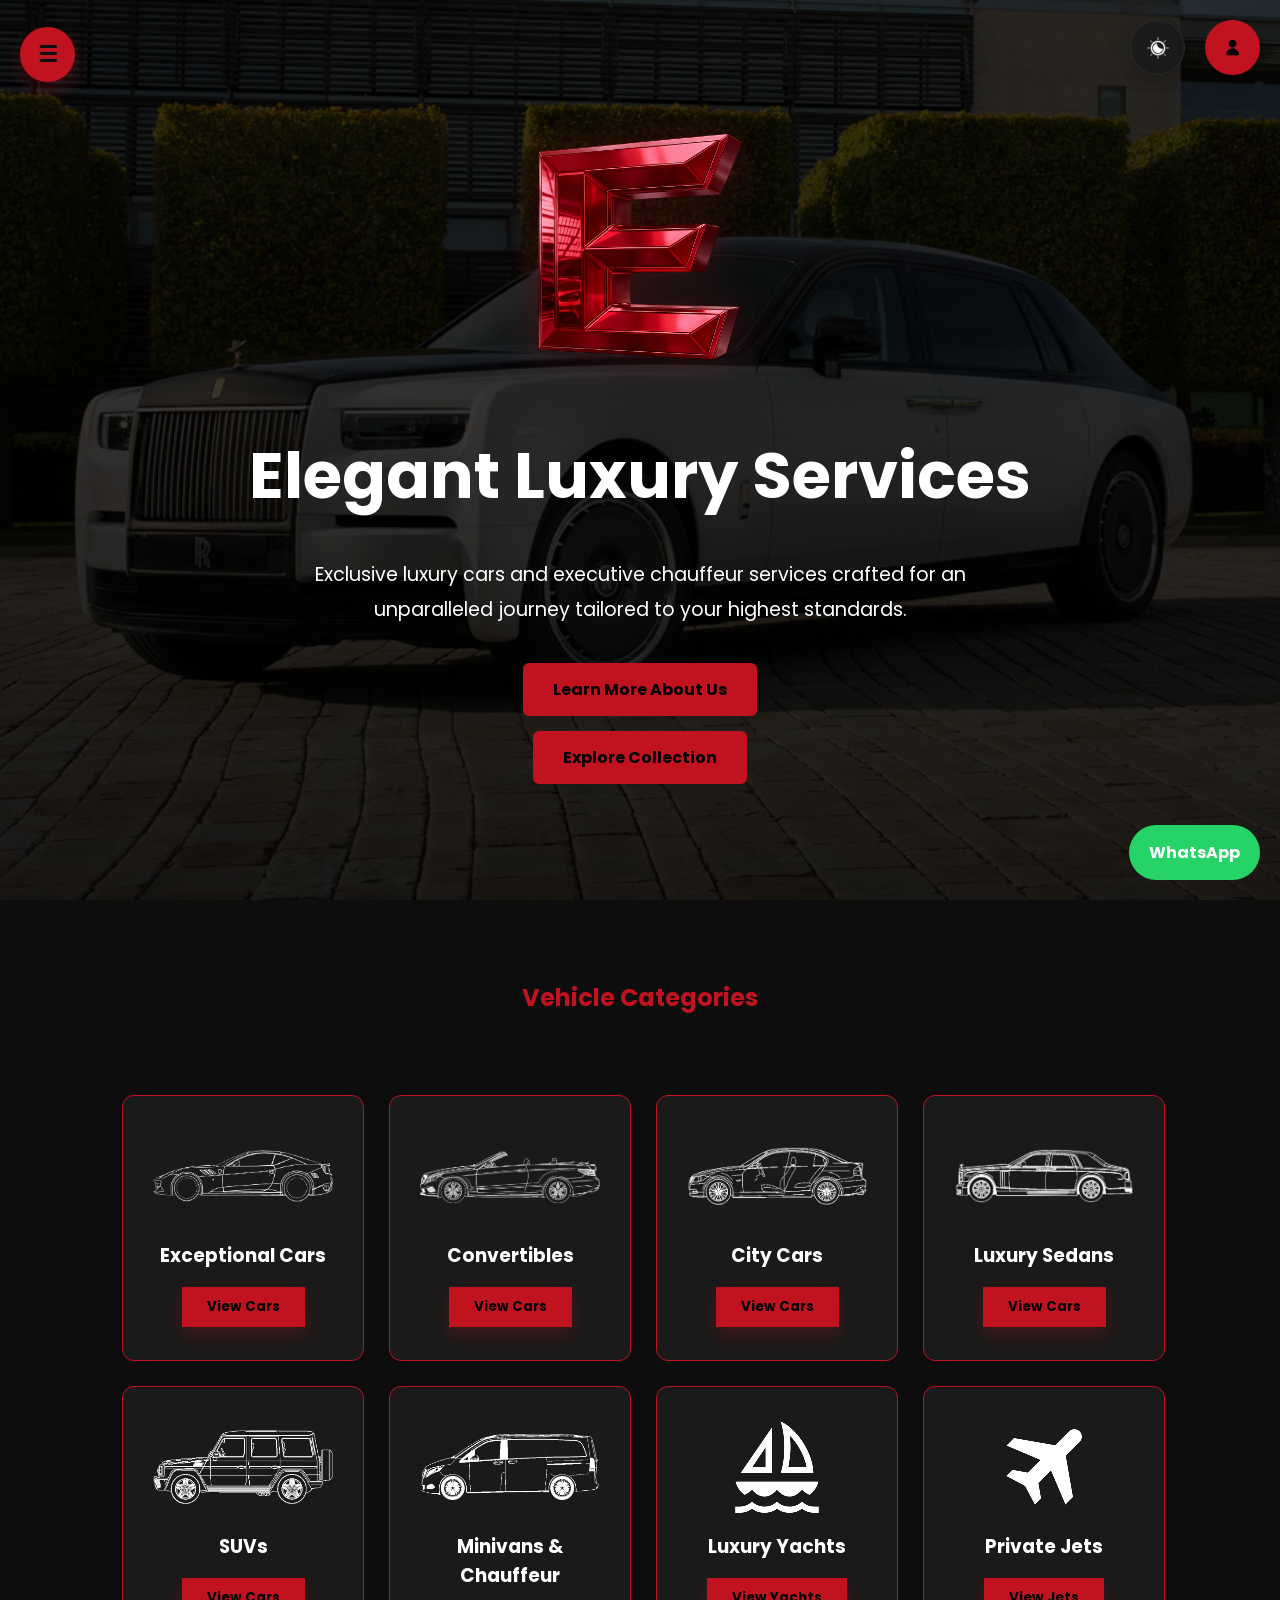
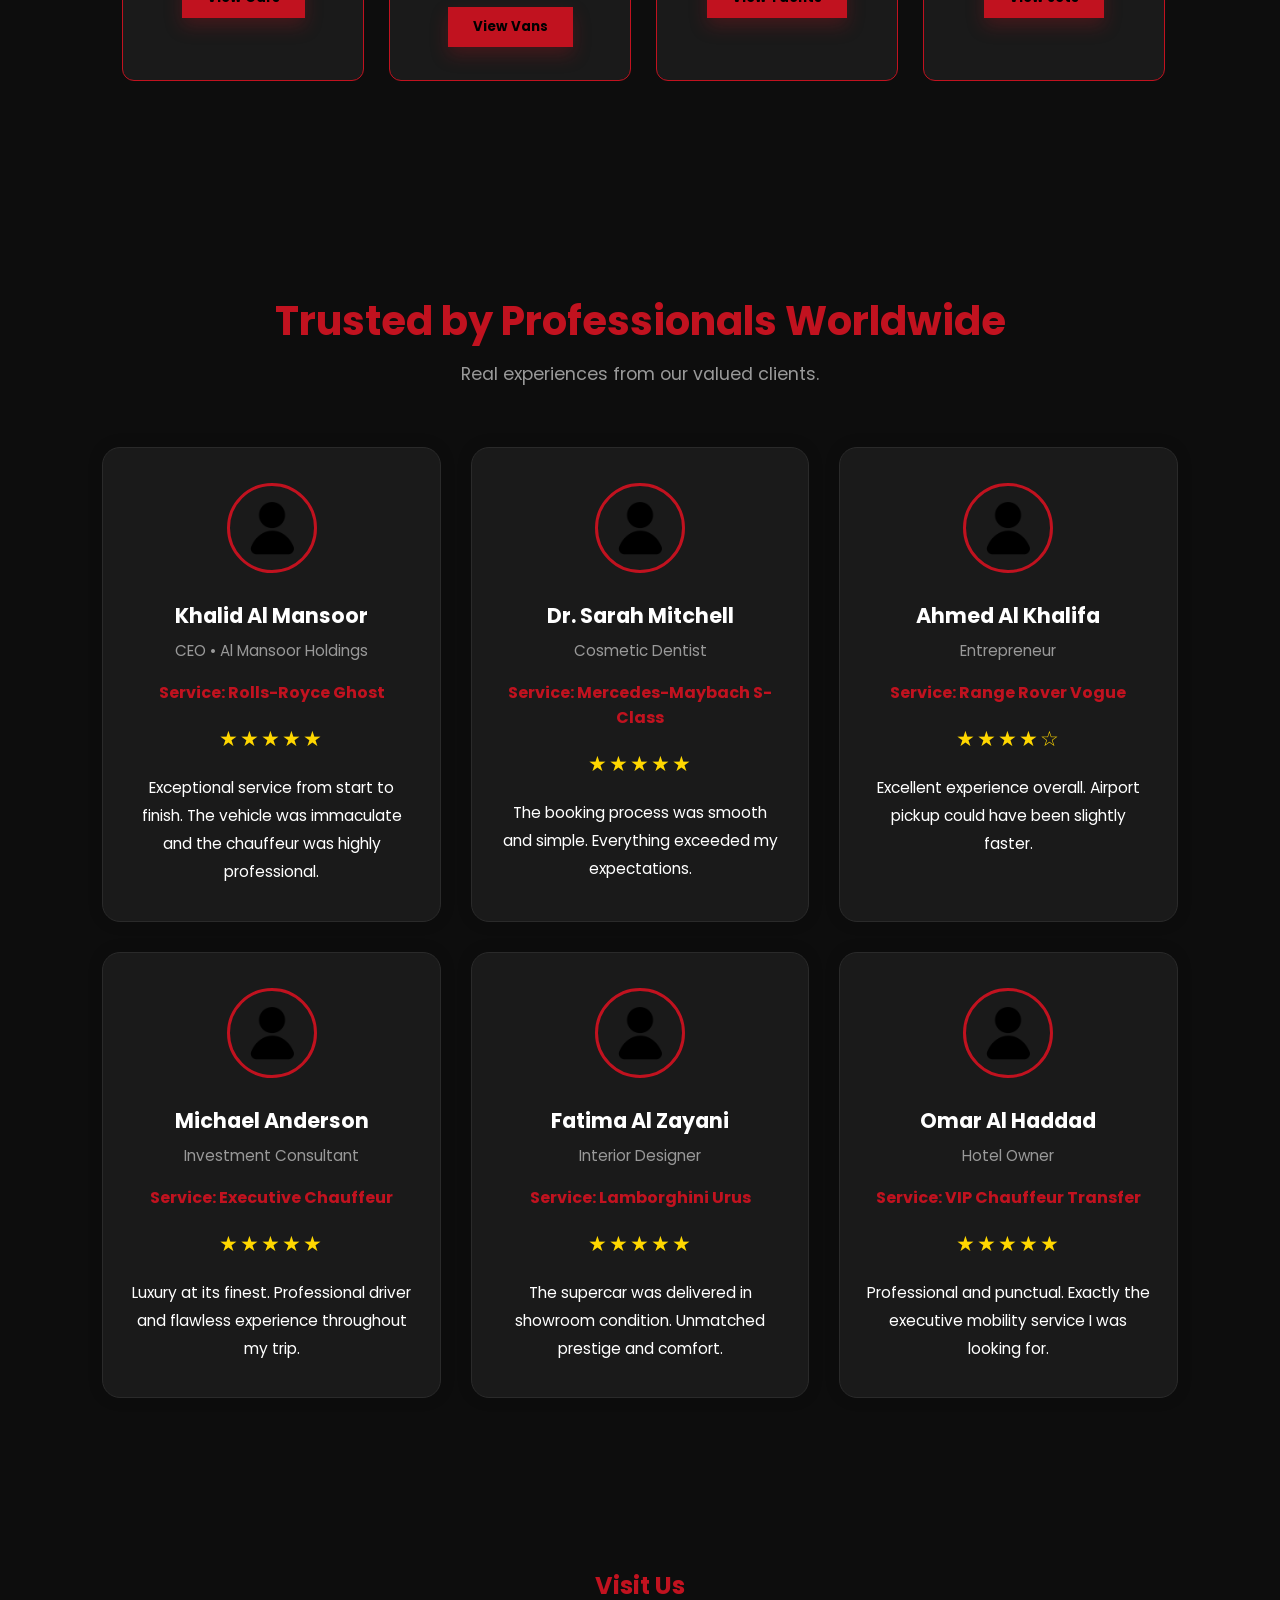
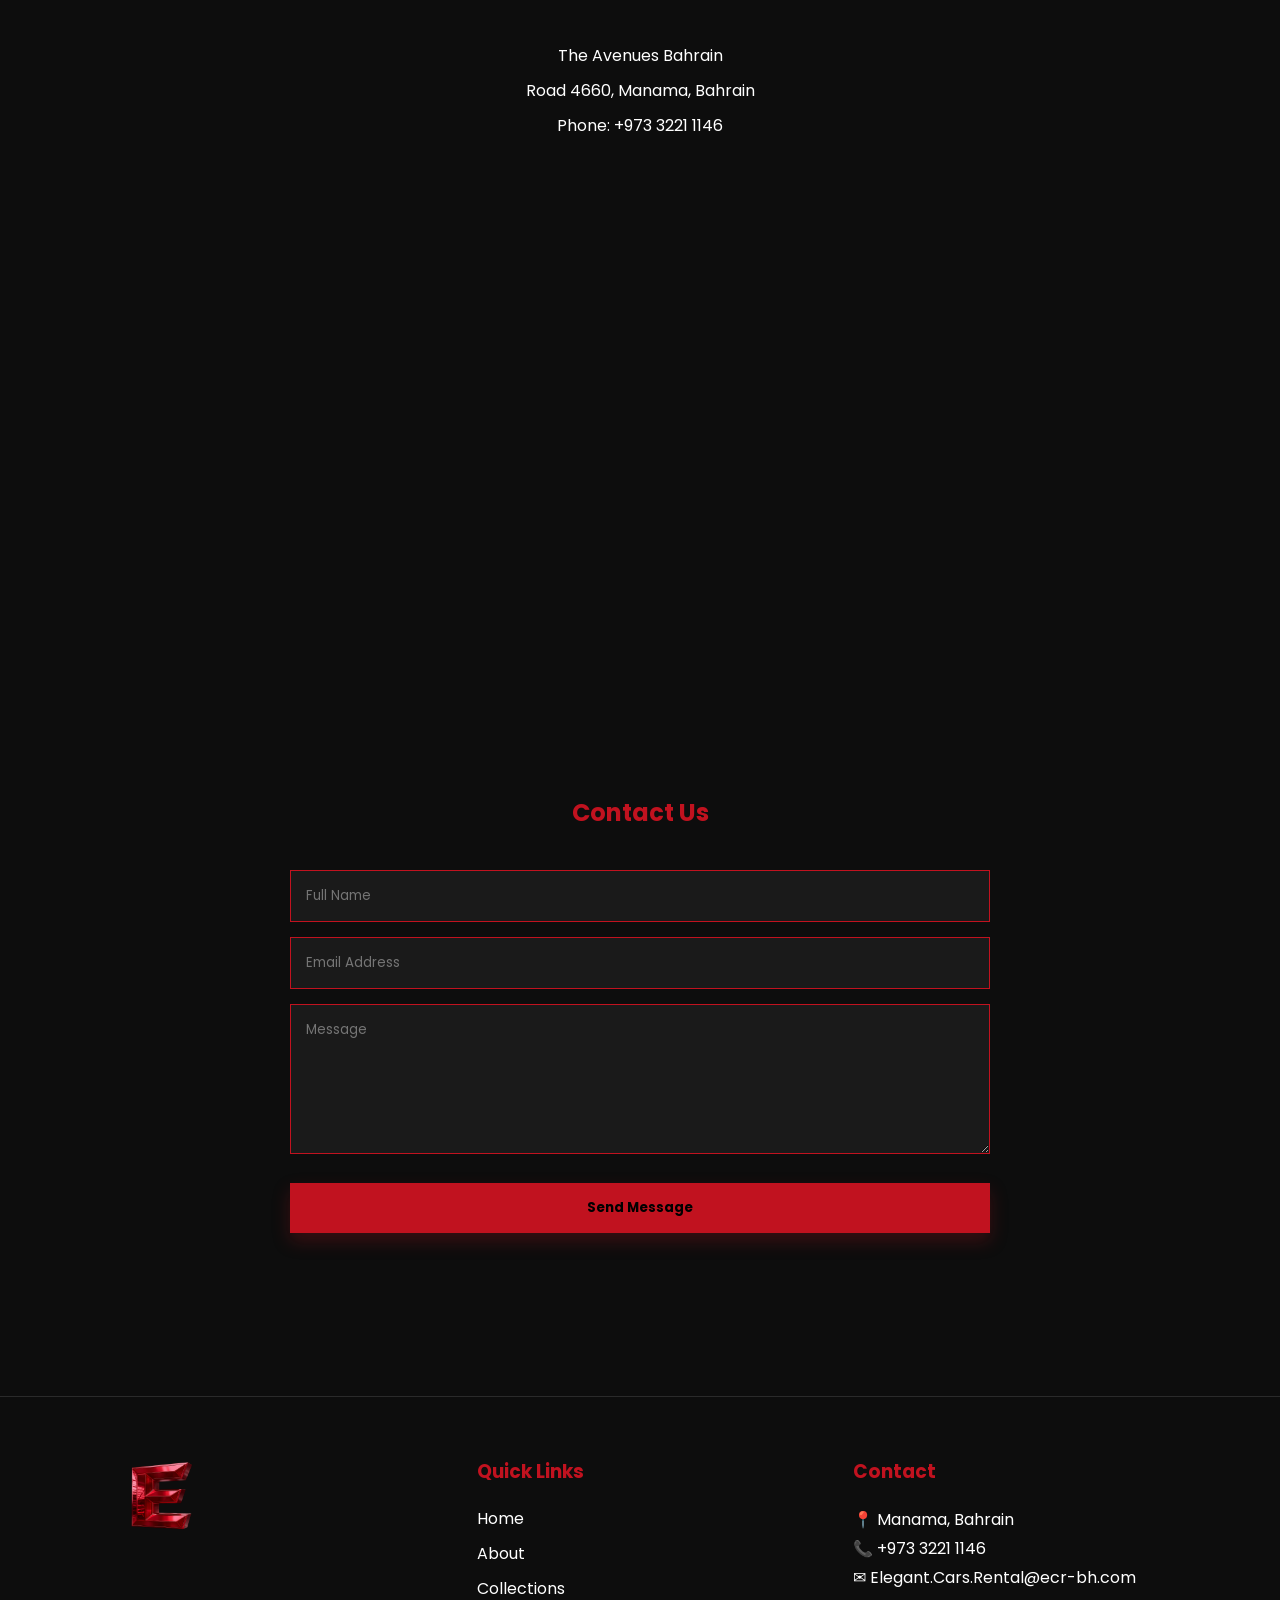
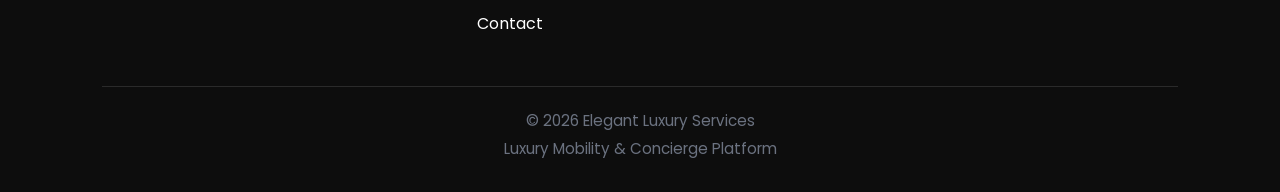
==== commit fe925d6e: "clean up and fix js logic" ====
--- a/index.html
+++ b/index.html
@@ -1,13 +1,11 @@
 <!DOCTYPE html>
 <html lang="en">
-
 <head>
-
-    <!-- معلومات الصفحة -->
+    <!-- ==========================================
+    01 | معلومات الصفحة الأساسية والربط
+    ========================================== -->
     <meta charset="UTF-8">
     <meta name="viewport" content="width=device-width, initial-scale=1.0">
-
-    <!-- اسم الموقع في المتصفح -->
     <title>Elegant Luxury Services</title>
 
     <!-- ربط ملف CSS -->
@@ -15,108 +13,112 @@
 
     <!-- خط الموقع -->
     <link rel="preconnect" href="https://fonts.googleapis.com">
-    <link href="https://fonts.googleapis.com/css2?family=Poppins:wght@300;400;600;700&display=swap"
-    rel="stylesheet">
+    <link href="https://fonts.googleapis.com/css2?family=Poppins:wght@300;400;600;700&display=swap" rel="stylesheet">
 </head>
-
 <body>
 
     <!-- ==========================================
-     القائمة الجانبية 01
+    01 | أزرار التحكم العلوية والقائمة الجانبية
     ========================================== --> 
-
-       <!-- زر فتح القائمة الجانبية -->
-       <button class="menu-btn" onclick="openNav()">☰</button>
+    <button class="menu-btn" onclick="openNav()">☰</button>
 
     <div id="sidebar" class="sidebar">
-        <a href="javascript:void(0)"
-            class="closebtn"
-            onclick="closeNav()">
-            &times;
-        </a>
+        <a href="javascript:void(0)" class="closebtn" onclick="closeNav()">&times;</a>
         <a href="#home">Home</a>
         <a href="#collections">Collections</a>
         <a href="about.html">About Us</a>
         <a href="#location">Visit Us</a>
-        <a href="#contact">Contact Us </a>
+        <a href="#contact">Contact Us</a>
     </div>
 
-   <!-- ==========================================
-    02 | الصفحة الرئيسية 
-    ========================================== -->
-<section class="hero" id="home">
-    <div class="hero-content">
-        <div class="logo-container">
-            <img src="images/logo.png"
-                 alt="Elegant Luxury Services Logo"
-                 class="logo">
-        </div>
-        <h1>Elegant Luxury Services</h1>
-        <p>
-            Exclusive luxury cars, private jets, and yacht charters crafted for an
-            unparalleled tailored to your highest standards experience
-        </p>
-        <a href="about.html" class="btn-learn-more">Learn More About Us</a>
-        <a href="#collections" class="btn">Explore Collection</a>
-    </div>
-
-</section>
-
-    <!-- ==========================================
-     03 | أقسام السيارات 
-    ========================================== -->
-<section id="collections" class="collections">
+    <!-- ==========================================
+    02 | الصفحة الرئيسية (Hero Section)
+    ========================================== -->
+    <section class="hero" id="home">
+        <div class="hero-content">
+            <div class="logo-container">
+                <img src="images/logo.png" alt="Elegant Luxury Services Logo" class="logo">
+            </div>
+            <h1>Elegant Luxury Services</h1>
+            <p>
+                Exclusive luxury cars and executive chauffeur services crafted for an
+                unparalleled journey tailored to your highest standards.
+            </p>
+            <a href="about.html" class="btn-learn-more">Learn More About Us</a>
+            <a href="#collections" class="btn">Explore Collection</a>
+        </div>
+    </section>
+
+    <!-- ==========================================
+    03 | أقسام السيارات (Vehicle Categories)
+    ========================================== -->
+    <section id="collections" class="collections">
         <h2>Vehicle Categories</h2>
 
         <div class="grid">
+            
+            <!-- Exceptional Cars -->
+            <div class="card">
+                <img src="images/card cover/sketch-sportscar-white.png" alt="Exceptional">
+                <h3>Exceptional Cars</h3>
+                <button onclick="showCategory('Exceptional Cars')">View Cars</button>
+            </div>
+
+            <!-- Convertibles -->
+            <div class="card">
+                 <img src="images/card cover/sketch-convertibles-2-white.png" alt="Convertibles">
+                <h3>Convertibles</h3>
+                <button onclick="showCategory('Convertibles')">View Cars</button>
+            </div>
+
+            <!-- City Cars -->
+            <div class="card">
+                <img src="images/card cover/sketch-citycars-white.png" alt="City Cars">
+                <h3>City Cars</h3>
+                <button onclick="showCategory('City Cars')">View Cars</button>
+            </div>
+
+            <!-- Luxury Sedans -->
+            <div class="card">
+                <img src="images/card cover/sketch-sedans-white.png" alt="Luxury Sedans">
+                <h3>Luxury Sedans</h3>
+                <button onclick="showCategory('Luxury Sedans')">View Cars</button>
+            </div>
+
             <!-- SUVs -->
             <div class="card">
                  <img src="images/card cover/sketch-suv-white.png" alt="SUVs">
                  <h3>SUVs</h3>
-                 <button onclick="showCategory('SUVs')" >View Cars</button>
-            </div>
-
-            <!-- Luxury Sedans -->
-            <div class="card">
-                <img src="images/card cover/sketch-sedans-white.png" alt="Luxury Sedans">
-                <h3>Luxury Sedans</h3>
-                <button onclick="showCategory('Luxury Sedans')" >View Cars</button>
+                 <button onclick="showCategory('SUVs')">View Cars</button>
             </div>
 
             <!-- Minivans -->
             <div class="card">
                  <img src="images/card cover/sketch-minivans-white.png" alt="Minivans">
-                <h3>Minivans</h3>
-                <button onclick="showCategory('Minivans')" >View Cars</button>
-            </div>
-
-            <!-- Exceptional Cars -->
-            <div class="card">
-                <img src="images/card cover/sketch-sportscar-white.png" alt="Exceptional">
-                <h3>Exceptional Cars</h3>
-                <button onclick="showCategory('Exceptional Cars')" >View Cars</button>
-            </div>
-
-            <!-- Convertibles -->
-            <div class="card">
-                 <img src="images/card cover/sketch-convertibles-2-white.png" alt="Convertibles">
-                <h3>Convertibles</h3>
-                <button onclick="showCategory('Convertibles')" >View Cars</button>
-            </div>
-
-            <!-- City Cars -->
-            <div class="card">
-                <img src="images/card cover/sketch-citycars-white.png" alt="City Cars">
-                <h3>City Cars</h3>
-                <button onclick="showCategory('City Cars')" >View Cars</button>
-            </div>
-        </div>
-    </section>
-
-    <!-- ==========================================
-     04 | آراء العملاء
-    ========================================== -->
-<section class="reviews" id="reviews">
+                <h3>Minivans & Chauffeur</h3>
+                <button onclick="showCategory('Minivans')">View Vans</button>
+            </div>
+            <!-- كرت اليخوت -->
+            <div class="card">
+                <img src="images/card cover/yacht.png" alt="Luxury Yachts">
+                <h3>Luxury Yachts</h3>
+                <button onclick="showCategory('Luxury Yachts')">View Yachts</button>
+            </div>
+
+            <!-- كرت الطائرات -->
+            <div class="card">
+                <img src="images/card cover/private-jet.png" alt="Private Jets">
+                <h3>Private Jets</h3>
+                <button onclick="showCategory('Private Jets')">View Jets</button>
+            </div>
+
+        </div>
+    </section>
+
+    <!-- ==========================================
+    04 | آراء العملاء (Testimonials)
+    ========================================== -->
+    <section class="reviews" id="reviews">
         <h2>Trusted by Professionals Worldwide</h2>
         <p class="reviews-subtitle">Real experiences from our valued clients.</p>
 
@@ -138,7 +140,7 @@
                 <img src="images/icon/login icon.png" class="review-img" alt="User">
                 <h3>Dr. Sarah Mitchell</h3>
                 <span class="job">Cosmetic Dentist</span>
-                <p class="service">Service: Mercedes S-Class</p>
+                <p class="service">Service: Mercedes-Maybach S-Class</p>
                 <div class="stars">★★★★★</div>
                 <p class="review-text">
                     The booking process was smooth and simple. Everything exceeded my expectations.
@@ -150,7 +152,7 @@
                 <img src="images/icon/login icon.png" class="review-img" alt="User">
                 <h3>Ahmed Al Khalifa</h3>
                 <span class="job">Entrepreneur</span>
-                <p class="service">Service: Range Rover Autobiography</p>
+                <p class="service">Service: Range Rover Vogue</p>
                 <div class="stars">★★★★☆</div>
                 <p class="review-text">
                     Excellent experience overall. Airport pickup could have been slightly faster.
@@ -162,10 +164,10 @@
                 <img src="images/icon/login icon.png" class="review-img" alt="User">
                 <h3>Michael Anderson</h3>
                 <span class="job">Investment Consultant</span>
-                <p class="service">Service: Private Jet Charter</p>
-                <div class="stars">★★★★★</div>
-                <p class="review-text">
-                    Luxury at its finest. Professional staff and flawless experience.
+                <p class="service">Service: Executive Chauffeur</p>
+                <div class="stars">★★★★★</div>
+                <p class="review-text">
+                    Luxury at its finest. Professional driver and flawless experience throughout my trip.
                 </p>
             </div>
 
@@ -174,10 +176,10 @@
                 <img src="images/icon/login icon.png" class="review-img" alt="User">
                 <h3>Fatima Al Zayani</h3>
                 <span class="job">Interior Designer</span>
-                <p class="service">Service: Luxury Yacht Rental</p>
-                <div class="stars">★★★☆☆</div>
-                <p class="review-text">
-                    The yacht was beautiful. I expected a few more onboard amenities.
+                <p class="service">Service: Lamborghini Urus</p>
+                <div class="stars">★★★★★</div>
+                <p class="review-text">
+                    The supercar was delivered in showroom condition. Unmatched prestige and comfort.
                 </p>
             </div>
 
@@ -186,18 +188,18 @@
                 <img src="images/icon/login icon.png" class="review-img" alt="User">
                 <h3>Omar Al Haddad</h3>
                 <span class="job">Hotel Owner</span>
-                <p class="service">Service: VIP Chauffeur</p>
-                <div class="stars">★★★★★</div>
-                <p class="review-text">
-                    Professional and punctual. Exactly the luxury service I was looking for.
-                </p>
-            </div>
-        </div>
-    </section>
-
-    <!-- ==========================================
-     05 | موقع الشركة 
-     ========================================== -->
+                <p class="service">Service: VIP Chauffeur Transfer</p>
+                <div class="stars">★★★★★</div>
+                <p class="review-text">
+                    Professional and punctual. Exactly the executive mobility service I was looking for.
+                </p>
+            </div>
+        </div>
+    </section>
+
+    <!-- ==========================================
+    05 | موقع الشركة (Location & Map)
+    ========================================== -->
     <section id="location" class="location">
         <h2>Visit Us</h2>
         <p>The Avenues Bahrain</p>
@@ -206,39 +208,37 @@
 
         <!-- خريطة جوجل -->
         <iframe 
-        src="https://maps.google.com/maps?q=The%20Avenues%20Bahrain&t=&z=16&ie=UTF8&iwloc=&output=embed"></iframe>
-    </section>
-
-    <!-- ==========================================
-    06 | نموذج التواصل
-    ========================================== -->
-        <section id="contact" class="contact">
-            <h2>Contact Us</h2>
-            <form id="contactForm">
-                <input type="text" id="name" placeholder="Full Name" required>
-                <input type="email" id="email" placeholder="Email Address" required>
-                <textarea id="message" placeholder="Message" required></textarea>
-                <button type="submit">Send Message</button>
-            </form>
-        </section>
+            src="https://maps.google.com/maps?q=The%20Avenues%20Bahrain&t=&z=16&ie=UTF8&iwloc=&output=embed">
+        </iframe>
+    </section>
+
+    <!-- ==========================================
+    06 | نموذج التواصل (Contact Form)
+    ========================================== -->
+    <section id="contact" class="contact">
+        <h2>Contact Us</h2>
+        <form id="contactForm">
+            <input type="text" id="name" placeholder="Full Name" required>
+            <input type="email" id="email" placeholder="Email Address" required>
+            <textarea id="message" placeholder="Message" required></textarea>
+            <button type="submit">Send Message</button>
+        </form>
+    </section>
 
     <!-- زر واتساب -->
-
-    <a class="whatsapp" href="https://wa.me/97332211146?text=Hello%20Elegant%20Cars%20Rental" target="_blank">
+    <a class="whatsapp" href="https://wa.me/97332211146?text=Hello%20Elegant%20Luxury%20Services" target="_blank">
         WhatsApp
     </a>
 
     <!-- ==========================================
-     07 | التذييل
-    ========================================== -->
-<footer class="footer">
+    07 | التذييل (Footer)
+    ========================================== -->
+    <footer class="footer">
         <div class="footer-container">
-            <!-- الشعار -->
             <div class="footer-box">
-                <img src="images/logo.png" alt="ECR Logo" class="footer-logo">
-            </div>
-
-            <!-- الروابط السريعة -->
+                <img src="images/logo.png" alt="Elegant Luxury Services Logo" class="footer-logo">
+            </div>
+
             <div class="footer-box">
                 <h3>Quick Links</h3>
                 <a href="index.html">Home</a>
@@ -247,7 +247,6 @@
                 <a href="#contact">Contact</a>
             </div>
 
-            <!-- معلومات التوصل -->
             <div class="footer-box">
                 <h3>Contact</h3>
                 <p>📍 Manama, Bahrain</p>
@@ -259,29 +258,76 @@
         <hr>
 
         <p class="copyright">
-            © 2026 Elegant Cars Rental (ECR) <br>
+            © 2026 Elegant Luxury Services <br>
             Luxury Mobility & Concierge Platform
         </p>
     </footer>
     
     <!-- ========================================== 
-    أزرار التحكم العلوية 08
-    ========================================== -->
-   
-    <!-- زر تبديل الوضع الليلي/النهاري -->
-     <a href="javascript:void(0)" id="theme-toggle" class="theme-btn">
+    08 | أزرار التحكم العلوية
+    ========================================== -->
+    <a href="javascript:void(0)" id="theme-toggle" class="theme-btn">
         <img src="images/icon/theme-icon.png" alt="Toggle Theme" id="theme-icon">
     </a>
-
-    <!-- زر الملف الشخصي وتسجيل الدخول -->
-    <a href="login.html" class="profile-btn">
-        <img src="images/icon/login icon.png" alt="login">
+    
+    <a href="#" class="profile-btn" onclick="openAuthModal(); return false;">
+        <img src="images/icon/login icon.png" alt="Profile">
     </a>
-    
+
+    <!-- ==========================================
+    09 | تسجيل الدخول / إنشاء حساب (LOGIN / SIGNUP MODAL)
+    ========================================== -->
+    <div id="authModal" class="auth-modal">
+        <div class="auth-modal-content">
+            <span class="auth-close-btn" onclick="closeAuthModal()">&times;</span>
+            
+            <div class="auth-tabs">
+                <button id="tabLogin" class="auth-tab-btn active" onclick="switchAuthTab('login')">Login</button>
+                <button id="tabRegister" class="auth-tab-btn" onclick="switchAuthTab('register')">Sign Up</button>
+            </div>
+
+            <form id="loginForm" class="auth-form active" onsubmit="return handleLoginSubmit(event)">
+                <h3>Welcome Back</h3>
+                <p class="auth-subtitle">Enter your details to access your account</p>
+                
+                <div class="auth-input-group">
+                    <label>Email Address</label>
+                    <input type="email" id="loginEmail" placeholder="name@example.com" required>
+                </div>
+                
+                <div class="auth-input-group">
+                    <label>Password</label>
+                    <input type="password" id="loginPassword" placeholder="••••••••" required>
+                </div>
+
+                <button type="submit" class="auth-submit-btn">Login</button>
+            </form>
+
+            <form id="registerForm" class="auth-form" onsubmit="return handleRegisterSubmit(event)">
+                <h3>Create Account</h3>
+                <p class="auth-subtitle">Join us to book your luxury service</p>
+                
+                <div class="auth-input-group">
+                    <label>Full Name</label>
+                    <input type="text" id="regName" placeholder="Y.ALABREEQ" required>
+                </div>
+
+                <div class="auth-input-group">
+                    <label>Email Address</label>
+                    <input type="email" id="regEmail" placeholder="name@example.com" required>
+                </div>
+                
+                <div class="auth-input-group">
+                    <label>Password</label>
+                    <input type="password" id="regPassword" placeholder="••••••••" required>
+                </div>
+
+                <button type="submit" class="auth-submit-btn">Create Account</button>
+            </form>
+        </div>
     </div>
 
-    <!-- ربط ملف الـ  -->
+    <!-- ربط ملف الـ JavaScript -->
     <script src="script.js"></script>
 </body>
-
 </html>
--- a/style.css
+++ b/style.css
@@ -318,9 +318,9 @@
 
 .grid {
   display: grid;
-  grid-template-columns: repeat(3, 1fr);
+  grid-template-columns: repeat(4, 1fr);
   gap: 25px;
-  max-width: 1000px;
+  padding: 40px 20px;
   margin: auto;
 }
 
@@ -345,10 +345,11 @@
 
 .card img {
   width: 180px;
-  height: auto;
+  max-width: 180px;
+  height: 100px;
+  object-fit: contain;
+  margin: 0 auto 15px auto;
   display: block;
-  margin: 0 auto 20px;
-  opacity: .9;
   transition: 0.4s;
 }
 
@@ -466,6 +467,8 @@
 }
 
 .drawer-close-btn:hover { 
+  background: #ff4d4d;
+  color: #fff;
   transform: scale(1.15); 
 }
 
@@ -483,9 +486,12 @@
 }
 
 .image-container-wrapper {
-  flex: 1;
-  display: flex;
-  justify-content: center; 
+  width: 100%;
+  height: 350px;
+  display: flex;
+  align-items: center;
+  justify-content: center;
+  flex: 1;; 
   align-items: center;     
   width: 100% !important;
   height: 80vh;
@@ -663,100 +669,156 @@
 /*====================================================================
   11. واجهة صفحة تسجيل الدخول (LOGIN PAGE STYLES)
 ====================================================================*/
-.login-page {
-  position: relative;
-  min-height: 100vh;
-  overflow: hidden;
-  background: var(--bg-color);
-  transition: background 0.3s ease;
-  display: flex;
-  justify-content: center;
-  align-items: center;
-}
-
-.login-box {
-  width: 400px;
-  max-width: 90%;
-  margin: 120px auto;
-  padding: 35px;
-  background: var(--card-color);
-  border: 1px solid var(--primary-color);
-  border-radius: 15px;
-  text-align: center;
-  box-shadow: var(--box-shadow);
-  position: relative;
-  z-index: 5;
-  backdrop-filter: blur(8px);
-  transition: background 0.3s ease, color 0.3s ease;
-}
-
-.login-box h2 {
-  color: var(--primary-color);
-  margin-bottom: 10px;
-}
-
-.login-box p {
-  margin-bottom: 20px;
-}
-
-.login-box input {
-  width: 100%;
-  padding: 12px;
-  margin: 10px 0;
-  background: var(--card-color);
-  border: 1px solid var(--primary-color);
-  color: var(--text-color);
-}
-
-.login-box button {
-  width: 100%;
-  padding: 12px;
-  background: var(--primary-color);
-  border: none;
-  cursor: pointer;
-  font-weight: bold;
-}
-
-#msg {
-  margin-top: 15px;
-  color: red;
-  font-weight: bold;
-}
-
-.login-bg-particles {
-  position: absolute;
+.auth-modal {
+  position: fixed;
   top: 0;
   left: 0;
   width: 100%;
   height: 100%;
-  z-index: 1;
-  pointer-events: none;
-}
-
-.particle {
+  background: rgba(0, 0, 0, 0.75);
+  backdrop-filter: blur(8px);
+  -webkit-backdrop-filter: blur(8px);
+  display: flex;
+  justify-content: center;
+  align-items: center;
+  z-index: 99999;
+  opacity: 0;
+  visibility: hidden;
+  transition: opacity 0.3s ease, visibility 0.3s ease;
+}
+
+.auth-modal.active {
+  opacity: 1;
+  visibility: visible;
+}
+
+.auth-modal-content {
+  background: var(--card-color, #1A1A1A);
+  border: 1px solid var(--border-color, #2A2A2A);
+  color: var(--text-color, #FFFFFF);
+  width: 100%;
+  max-width: 440px;
+  padding: 35px 30px;
+  border-radius: 16px;
+  position: relative;
+  box-shadow: 0 20px 50px rgba(0,0,0,0.5);
+  transform: translateY(-20px);
+  transition: transform 0.3s ease;
+}
+
+.auth-modal.active .auth-modal-content {
+  transform: translateY(0);
+}
+
+.auth-close-btn {
   position: absolute;
-  top: -10px;
-  background: var(--primary-color);
-  border-radius: 50%;
-  box-shadow: 0 0 8px var(--primary-color);
-  animation: fall linear forwards;
-}
-
-@keyframes fall {
-  0% {
-    transform: translateY(0);
-    opacity: 0;
-  }
-  10% {
-    opacity: 0.5;
-  }
-  90% {
-    opacity: 0.5;
-  }
-  100% {
-    transform: translateY(100vh);
-    opacity: 0;
-  }
+  top: 1px;
+  right: 10px;
+  font-size: 32px;
+  cursor: pointer;
+  color: var(--text-color, #FFF);
+  opacity: 0.7;
+  transition: opacity 0.2s;
+}
+
+.auth-close-btn:hover {
+  opacity: 1;
+  color: var(--primary-color, #C1121F);
+}
+
+/* Tabs Switcher */
+.auth-tabs {
+  display: flex;
+  background: var(--bg-color, #0D0D0D);
+  border-radius: 10px;
+  padding: 5px;
+  margin-bottom: 25px;
+  border: 1px solid var(--border-color, #2A2A2A);
+}
+
+.auth-tab-btn {
+  flex: 1;
+  padding: 10px;
+  border: none;
+  background: transparent;
+  color: var(--text-color, #FFF);
+  font-weight: 600;
+  cursor: pointer;
+  border-radius: 8px;
+  transition: all 0.3s ease;
+}
+
+.auth-tab-btn.active {
+  background: var(--primary-color, #C1121F);
+  color: #FFF;
+}
+
+/* Forms Body */
+.auth-form {
+  display: none;
+  flex-direction: column;
+}
+
+.auth-form.active {
+  display: flex;
+}
+
+.auth-form h3 {
+  font-size: 1.6rem;
+  margin-bottom: 5px;
+  text-align: center;
+}
+
+.auth-subtitle {
+  font-size: 0.85rem;
+  color: #888;
+  margin-bottom: 20px;
+  text-align: center;
+}
+
+.auth-input-group {
+  display: flex;
+  flex-direction: column;
+  gap: 6px;
+  margin-bottom: 15px;
+  text-align: left;
+}
+
+.auth-input-group label {
+  font-size: 0.85rem;
+  font-weight: 500;
+}
+
+.auth-input-group input {
+  padding: 12px 14px;
+  background: var(--bg-color, #0D0D0D);
+  border: 1px solid var(--border-color, #2A2A2A);
+  border-radius: 8px;
+  color: var(--text-color, #FFF);
+  outline: none;
+  font-size: 0.95rem;
+  transition: border-color 0.3s;
+}
+
+.auth-input-group input:focus {
+  border-color: var(--primary-color, #C1121F);
+}
+
+.auth-submit-btn {
+  margin-top: 10px;
+  padding: 14px;
+  background: var(--primary-color, #C1121F);
+  color: #FFF;
+  border: none;
+  border-radius: 8px;
+  font-weight: 700;
+  font-size: 1rem;
+  cursor: pointer;
+  transition: background 0.3s;
+}
+
+.auth-submit-btn:hover {
+  background: var(--hover-color, #A80F1A);
 }
 
 /*====================================================================
